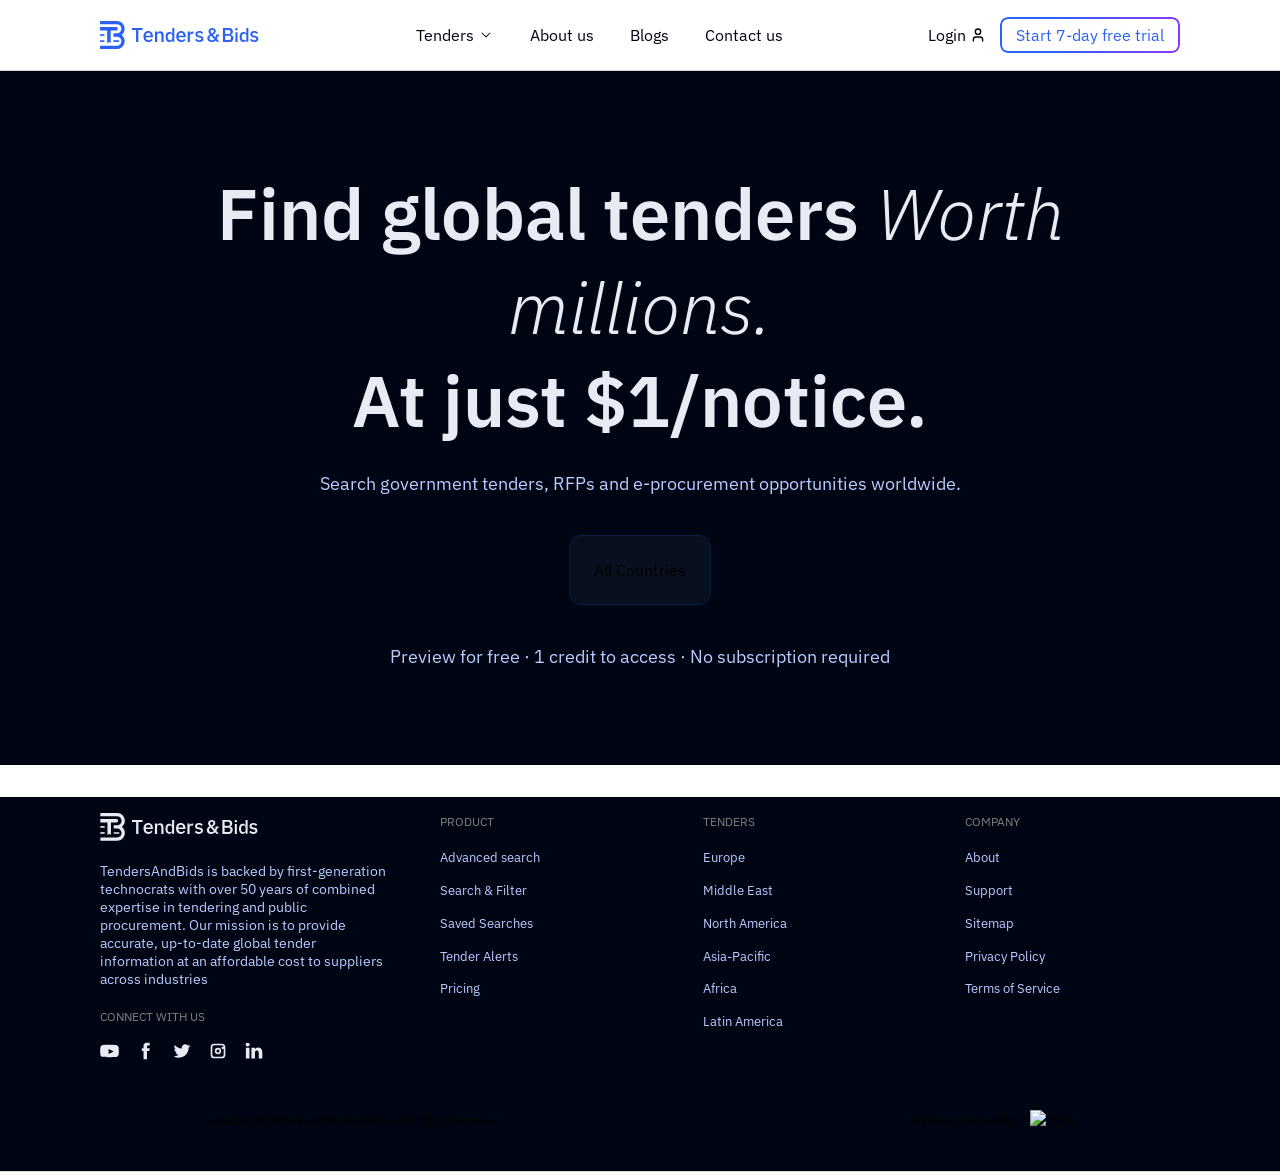
==== index.html @ ff2588ff "firt commit" ====
<!DOCTYPE html>
<html lang="en">
<head>
    <meta charset="UTF-8">
    <meta name="viewport" content="width=device-width, initial-scale=1.0">
    <title>Tenders & Bids — Find opportunities worth pursuing</title>
    <link rel="icon" href="./assets/logos/navbar-logo.png">
    <link rel="preconnect" href="https://fonts.googleapis.com">
    <link rel="preconnect" href="https://fonts.gstatic.com" crossorigin>
    <link rel="stylesheet"
        href="https://fonts.googleapis.com/css2?family=Material+Symbols+Rounded:opsz,wght,FILL,GRAD@24,400,0,0">
    <link rel="stylesheet" href="css/global.css">
    <link rel="stylesheet" href="css/components.css">
    <link rel="stylesheet" href="css/style.css">
    <link rel="stylesheet" href="css/responsive.css">
</head>
<body>
    <div id="site-header"></div>
    <main>
        <section class="hero shell">
            <div class="hero-container">
                <div class="top-header">
                    <h1 class="accent-header">
                    Find global tenders <span class="accent-italic">Worth millions.</span><br>
                    At just $1/notice.
                    </h1>
                    <p class="accent-support">Search government tenders, RFPs and e-procurement opportunities worldwide.</p>
                </div>
                <div class="search-bar" id="searchBar">
                    
                </div>
                <div class="bottom-line">
                    <p class="accent-support">Preview for free · 1 credit to access · No subscription required</p>
                </div>
            </div>
        </section>
        <section class="how shell"></section>
    </main>
    <div id="site-footer"></div>
    <script src="js/data.js"></script>
    <script src="js/components.js"></script>
    <script src="js/main.js"></script>
</body>
</html>
---- css/global.css ----
@import url('https://fonts.googleapis.com/css2?family=IBM+Plex+Sans:ital,wght@0,100..700;1,100..700&display=swap');

*,
*::before,
*::after {
    box-sizing: border-box;
}

html {
    scroll-behavior: smooth;
}

body {
    margin: 0;
    background: var(--color-bg-light);
    font-family: var(--font);
}

h1, h2, h3, h4, h5, h6, p {
    margin: 0;
}

ul, ol {
    margin: 0;
    padding: 0;
    list-style: none;
}

button, input, select, textarea {
    font: inherit;
}

button {
    border: 0;
    cursor: pointer;
    background: none;
}

img {
    display: block;
    max-width: 100%;
}

a {
    color: inherit;
    text-decoration: none;
}

:root{
    --color-bg-dark: #080F1E;
    --color-bg-light: #FFFFFF;
    --color-bg-soft: #EDF2FF;
    --color-bg-footer: #000514;

    --color-text-accent: #2B62F5;
    --color-text-primary: #E8EAF4;
    --color-text-dark: #000514;
    --color-text-hero-support: #BBCCFF;
    --color-text-hero-search: #F1F3F9;
    --color-text-subheading: #353638;
    --color-text-muted: #808080;
    --color-text-card-title: #1A1A1A;
    --color-text-white: #FFFFFF;
    --color-text-card-label: #666666;

    --color-border-primary: #091E41;
    --color-border-secondary: #C9C9C9;
    --color-border-accent: #D7D7D7;

    --gradient-primary: linear-gradient(
        90deg,
        #2B62F5 30%,
        #8A38F5 100%
    );
    --gradient-secondary: linear-gradient(
        -48deg,
        #2B62F5 0%,
        #8A38F5 100%
    );
    --gradient-tertiary: linear-gradient(
        -121deg,
        #081F5B 0%,
        #A05AFC 50%,
        #081F5B 95%
    );

    --gradient-primary-hover: linear-gradient(
        90deg,
        #8A38F5 30%,
        #2B62F5 100%
    );
    --gradient-secondary-hover: linear-gradient(
        90deg,
        #8A38F5 30%,
        #2B62F5 100%
    );

    --font: "IBM Plex Sans", sans-serif;
}

:root {
    --space-2: 2px;
    --space-4: 4px;
    --space-6: 6px;
    --space-8: 8px;
    --space-10: 10px;
    --space-12: 12px;
    --space-14: 14px;
    --space-16: 16px;
    --space-18: 18px;
    --space-20: 20px;
    --space-22: 22px;
    --space-24: 24px;
    --space-26: 26px;
    --space-28: 28px;
    --space-30: 30px;
    --space-32: 32px;
    --space-34: 34px;
    --space-36: 36px;
    --space-38: 38px;
    --space-40: 40px;
    --space-80: 80px;

    --space-100: 100px;
    --space-104: 104px;
}  

.primary-btn {
    position: relative;
    background: var(--color-bg-light);
    border: none;
    border-radius: 4px;
    padding: var(--space-8) var(--space-16);
    cursor: pointer;
    z-index: 0;
}

.primary-btn::before {
    content: "";
    position: absolute;
    inset: 0;
    padding: 2px;
    border-radius: inherit;
    background: var(--gradient-primary);
    -webkit-mask:
        linear-gradient(#fff 0 0) content-box,
        linear-gradient(#fff 0 0);
    mask:
        linear-gradient(#fff 0 0) content-box,
        linear-gradient(#fff 0 0);
    -webkit-mask-composite: xor;
    mask-composite: exclude;
    z-index: -1;
    transition: background 0.5s ease;
}

.primary-btn:hover::before {
    background: var(--gradient-primary-hover);
}

.secondary-btn {
    background: var(--gradient-secondary);
    border-radius: 4px;
    padding: var(--space-8) var(--space-12);
    color: var(--color-text-white);
    border: none;
    cursor: pointer;
    transition: background 0.5s ease;
}

.secondary-btn:hover{
    background: var(--gradient-secondary-hover);
}

.accent-btn {
    padding: var(--space-16) var(--space-24);
    border-radius: 4px;
    cursor: pointer;
    background: var(--gradient-primary);
    border: none;
    transition: background 0.5s ease;
}

.accent-btn:hover{
    background: var(--gradient-primary-hover);
}

.accent-header{
    font-family: var(--font);
    font-size: 72px;
    color: var(--color-text-primary);
    line-height: 130%;
    font-weight: 600;
    font-style: normal;
}

.accent-italic{
    font-family: var(--font);
    font-size: 72px;
    font-weight: 300;
    font-style: italic;
    color: var(--color-text-primary);
    line-height: 130%;
}

.accent-support{
    font-family: var(--font);
    font-weight: 400;
    font-style: normal;
    font-size: 18px;
    line-height: 130%;
    color: var(--color-text-hero-support);
}

.shellNavbar{
    padding: var(--space-16) var(--space-100);
    border-bottom: 1px solid var(--color-border-accent);
}

.shellFooter{
    padding: var(--space-16) var(--space-100);
    border-bottom: 1px solid var(--color-border-accent);
    background-color: var(--color-bg-footer);
}

.shell{
    padding: var(--space-16) var(--space-100);
}
---- css/components.css ----
.material-symbols-rounded {
    font-family: "Material Symbols Rounded";
    font-weight: normal;
    font-style: normal;
    font-size: 18px;
    line-height: 1;
    letter-spacing: normal;
    text-transform: none;
    display: inline-flex;
    align-items: center;
    justify-content: center;
    white-space: nowrap;
    direction: ltr;
    -webkit-font-smoothing: antialiased;
    font-variation-settings: "FILL" 0, "wght" 400, "GRAD" 0, "opsz" 24;
}

.icon-brand {
    color: var(--primary);
    font-size: 20px;
}

.icon-check {
    color: var(--success);
    font-size: 16px;
}

.site-header {
    position: relative;
    background: #ffffff;
}

.navbar {
    width: 100%;
    margin: 0 auto;
    display: flex;
    align-items: center;
    justify-content: space-between;
    gap: 24px;
}

.brand {
    display: inline-flex;
    align-items: center;
    min-width: 170px;
}

.brand img {
    width: 159px;
    height: 29px;
    display: block;
}

.navbar__right {
    display: flex;
    align-items: center;
    justify-content: center;
    gap: 28px;
}

.nav-list {
    display: flex;
    align-items: center;
    gap: var(--space-8);
}

.nav-link {
    display: inline-flex;
    align-items: center;
    gap: var(--space-4);
    padding: var(--space-6) var(--space-14);
    font-size: 16px;
    line-height: 26px;
    font-weight: 400;
    color: var(--color-text-dark);
    transition: color 0.2s ease;
    font-family: var(--font);
}

.nav-link:hover {
    color: var(--color-text-accent);
}

.nav-link__chevron {
    display: flex;
    align-items: center;
    color: #1E1E1E;
    font-size: 16px;
    line-height: 1;
}

.nav-actions {
    display: flex;
    align-items: center;
}

.nav-login,
.nav-trial {
    display: inline-flex;
    align-items: center;
    justify-content: center;
    border-radius: 8px;
    font-size: 16px;
    font-weight: 400;
    transition: all 0.2s ease;
    font-family: var(--font);
}

.nav-login {
    color: var(--color-text-dark);
    display: flex;
    gap: var(--space-4);
    font-size: 16px;
    font-weight: 400;
    padding: var(--space-6) var(--space-14) var(--space-6) 0;
    font-family: var(--font);
}

.nav-trial {
    color: var(--color-text-accent);
}


.nav-toggle {
    display: none;
    width: 36px;
    height: 36px;
    flex-direction: column;
    justify-content: center;
    gap: 5px;
}

.nav-toggle span {
    display: block;
    height: 1.5px;
    width: 18px;
    margin: 0 auto;
    background: var(--text);
}

.status-badge {
    display: flex;
    align-items: center;
    gap: var(--space-6);
    padding: var(--space-8) var(--space-12);
    background: var(--panel);
    border: 1px solid var(--border);
    border-radius: var(--radius-xs);
    font-family: var(--font-mono);
    font-size: 12px;
    letter-spacing: -0.8px;
    color: var(--text-body);
    width: max-content;
    justify-content: center;
    flex-shrink: 0;
    padding-top: 9px;
}

.status-badge__dot {
    width: 6px;
    height: 6px;
    border-radius: 50%;
    background: var(--success-dot);
    flex-shrink: 0;
    transform: translateY(-0.5px);
}

.search-bar {
    display: flex;
    align-items: stretch;
    /* width: 667px; */
    max-width: 100%;
    min-height: 58px;
    background: var(--surface);
    border: 1px solid var(--border-strong);
    border-radius: var(--radius-sm);
    overflow: hidden;
}

.search-bar__icon {
    width: 52px;
    display: flex;
    align-items: center;
    justify-content: center;
    color: var(--text-muted);
    flex-shrink: 0;
    align-self: stretch;
    cursor: pointer;
}

.search-bar__input {
    flex: 1;
    min-width: 0;
    border: 0;
    background: transparent;
    color: var(--text-muted);
    font-size: 14px;
    line-height: 20px;      /* CHANGED: fixed, predictable value */
    padding: 0;              /* CHANGED: padding hata di, JS ab exact height set karega */
    box-sizing: border-box;  /* NEW: zaroori hai */
    outline: none;
    resize: none;
    overflow: hidden;
    font-family: var(--font-ui);
    align-self: center;      /* isi se ab real vertical centering milegi */
}

.search-bar__input.is-scrollable {
    overflow-y: auto;
}

.search-bar__input::-webkit-scrollbar {
    display: none;
}

.search-bar__clear {
    display: inline-flex;
    align-items: center;
    justify-content: center;
    width: 40px;
    flex-shrink: 0;
    color: var(--text-muted);
    background: transparent;
    cursor: pointer;
    align-self: stretch;
}

.search-bar__clear .material-symbols-rounded {
    font-size: 18px;
    line-height: 1;
}

.btn-search {
    padding: 0 20px;
    border-radius: 0;
    font-family: var(--font-ui);
    font-size: 13.5px;
    line-height: 21.6px;
    font-weight: 500;
    min-width: 162px;
    align-self: stretch;
    display: inline-flex;
}

.site-footer {
    background: var(--page);
    border-top: 1px solid var(--border);
    padding: var(--section-pad-y) 0 0;
}

.footer-top {
    display: grid;
    grid-template-columns: 292px 1fr 1fr 1fr;
    gap: var(--space-24);
    padding-bottom: var(--space-24);
}

.footer-brand__text {
    margin: var(--space-16) 0 var(--space-20);
    font-size: 14px;
    line-height: 18px;
    font-weight: 400;
    font-family: var(--font);
    color: var(--color-text-hero-support);
}

.footer-col {
    padding-left: var(--space-24);
}

.footer-col__title {
    font-family: var(--font);
    font-size: 12px;
    font-weight: 400;
    line-height: 17.6px;
    text-transform: uppercase;
    color: var(--color-text-muted);
    margin-bottom: var(--space-16);
}

.footer-col a {
    display: inline-block;
    padding: 2px 0 10px;
    font-size: 13px;
    line-height: 20.8px;
    color: var(--color-text-hero-support);
}

.social-row {
    display: flex;
    align-items: center;
    gap: var(--space-16);
    color: var(--text);
}

.social-row a {
    display: inline-flex;
    align-items: center;
    justify-content: center;
}

.social-icon {
    display: inline-flex;
    align-items: center;
    justify-content: center;
    width: 28px;
    height: 28px;
    border-radius: 50%;
    background: #E8EAF4;
    color: #0a0e17;
}

.social-icon svg {
    width: 16px;
    height: 16px;
    display: block;
    fill: currentColor;
}

.social-icon svg rect,
.social-icon svg circle {
    stroke: currentColor;
    fill: none;
}

.social-icon svg circle:last-child {
    fill: currentColor;
    stroke: none;
}

.line {
    width: min(100%, calc(var(--content) + var(--section-pad-x) * 2));
    margin: 0 auto;
    padding-left: var(--section-pad-x);
    padding-right: var(--section-pad-x);
}

.line .actual-line {
    background-color: var(--border);
    height: 1px;
    width: 100%;
    box-sizing: border-box;
    display: flex;
}

.footer-bottom {
    display: flex;
    align-items: center;
    justify-content: space-between;
    gap: var(--space-16);
    padding-top: var(--space-24);
    padding-bottom: var(--space-24);
    /* border-top: 1px solid var(--border); */
    font-family: var(--font-ui);
    font-size: 12px;
    line-height: 19.2px;
    color: var(--text-faint);
}

.footer-secure {
    display: flex;
    align-items: center;
    gap: var(--space-8);
    font-family: var(--font-sans);
}

.footer-secure img {
    width: 50px;
    height: 21px;
    object-fit: contain;
}
---- css/style.css ----
.hero{
    background-color: var(--color-bg-footer);
}

.hero-container{
    display: flex;
    flex-direction: column;
    justify-content: center;
    align-items: center;
    text-align: center;
    padding: var(--space-80);
    gap: var(--space-40);
}

.hero-container .top-header{
    display: flex;
    flex-direction: column;
    gap: var(--space-24);
}

.search-bar{
    display: flex;
    flex-direction: column;
    padding: var(--space-24);
    border: 1px solid var(--color-border-primary);
    border-radius: 12px;
    background-color: var(--color-bg-dark);
    gap: var(--space-16);
}
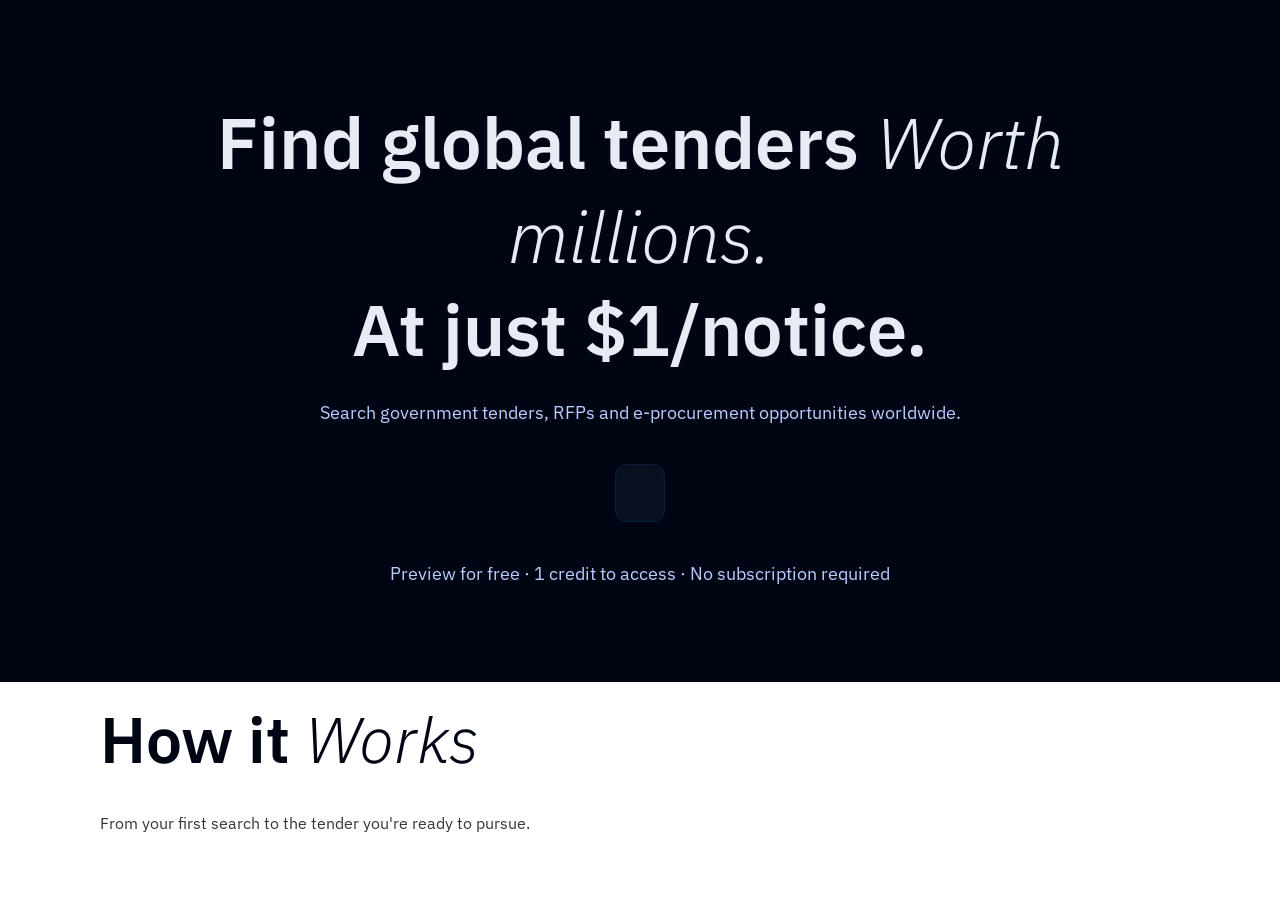
==== commit 451cdd72: "update" ====
--- a/index.html
+++ b/index.html
@@ -34,7 +34,19 @@
                 </div>
             </div>
         </section>
-        <section class="how shell"></section>
+        <section class="how shell">
+            <div class="how-container">
+                <div class="container-up">
+                    <div class="primary-header">
+                        How it <span class="primary-italic">Works</span>
+                    </div>
+                    <div class="primary-support">
+                        From your first search to the tender you're ready to pursue.
+                    </div>
+                </div>
+                <div class="container-cards" id="container-cards"></div>
+            </div>
+        </section>
     </main>
     <div id="site-footer"></div>
     <script src="js/data.js"></script>
--- a/css/global.css
+++ b/css/global.css
@@ -194,6 +194,15 @@
     font-style: normal;
 }
 
+.primary-header{
+    font-family: var(--font);
+    color: var(--color-text-dark);
+    font-weight: 600;
+    font-style: normal;
+    font-size: 64px;
+    line-height: 130%;
+}
+
 .accent-italic{
     font-family: var(--font);
     font-size: 72px;
@@ -203,6 +212,15 @@
     line-height: 130%;
 }
 
+.primary-italic{
+    font-family: var(--font);
+    font-weight: 300;
+    color: var(--color-text-dark);
+    font-size: 64px;
+    font-style: italic;
+    line-height: 130%;
+}
+
 .accent-support{
     font-family: var(--font);
     font-weight: 400;
@@ -210,6 +228,15 @@
     font-size: 18px;
     line-height: 130%;
     color: var(--color-text-hero-support);
+}
+
+.primary-support{
+    font-family: var(--font);
+    font-size: 16px;
+    font-weight: 400;
+    font-style: normal;
+    line-height: 130%;
+    color: var(--color-text-subheading);
 }
 
 .shellNavbar{
@@ -225,4 +252,5 @@
 
 .shell{
     padding: var(--space-16) var(--space-100);
-}+}
+
--- a/css/style.css
+++ b/css/style.css
@@ -26,4 +26,16 @@
     border-radius: 12px;
     background-color: var(--color-bg-dark);
     gap: var(--space-16);
+}
+
+.how-container{
+    display: flex;
+    flex-direction: column;
+    gap: var(--space-40);
+}
+
+.container-up{
+    display: flex;
+    flex-direction: column;
+    gap: var(--space-32);
 }
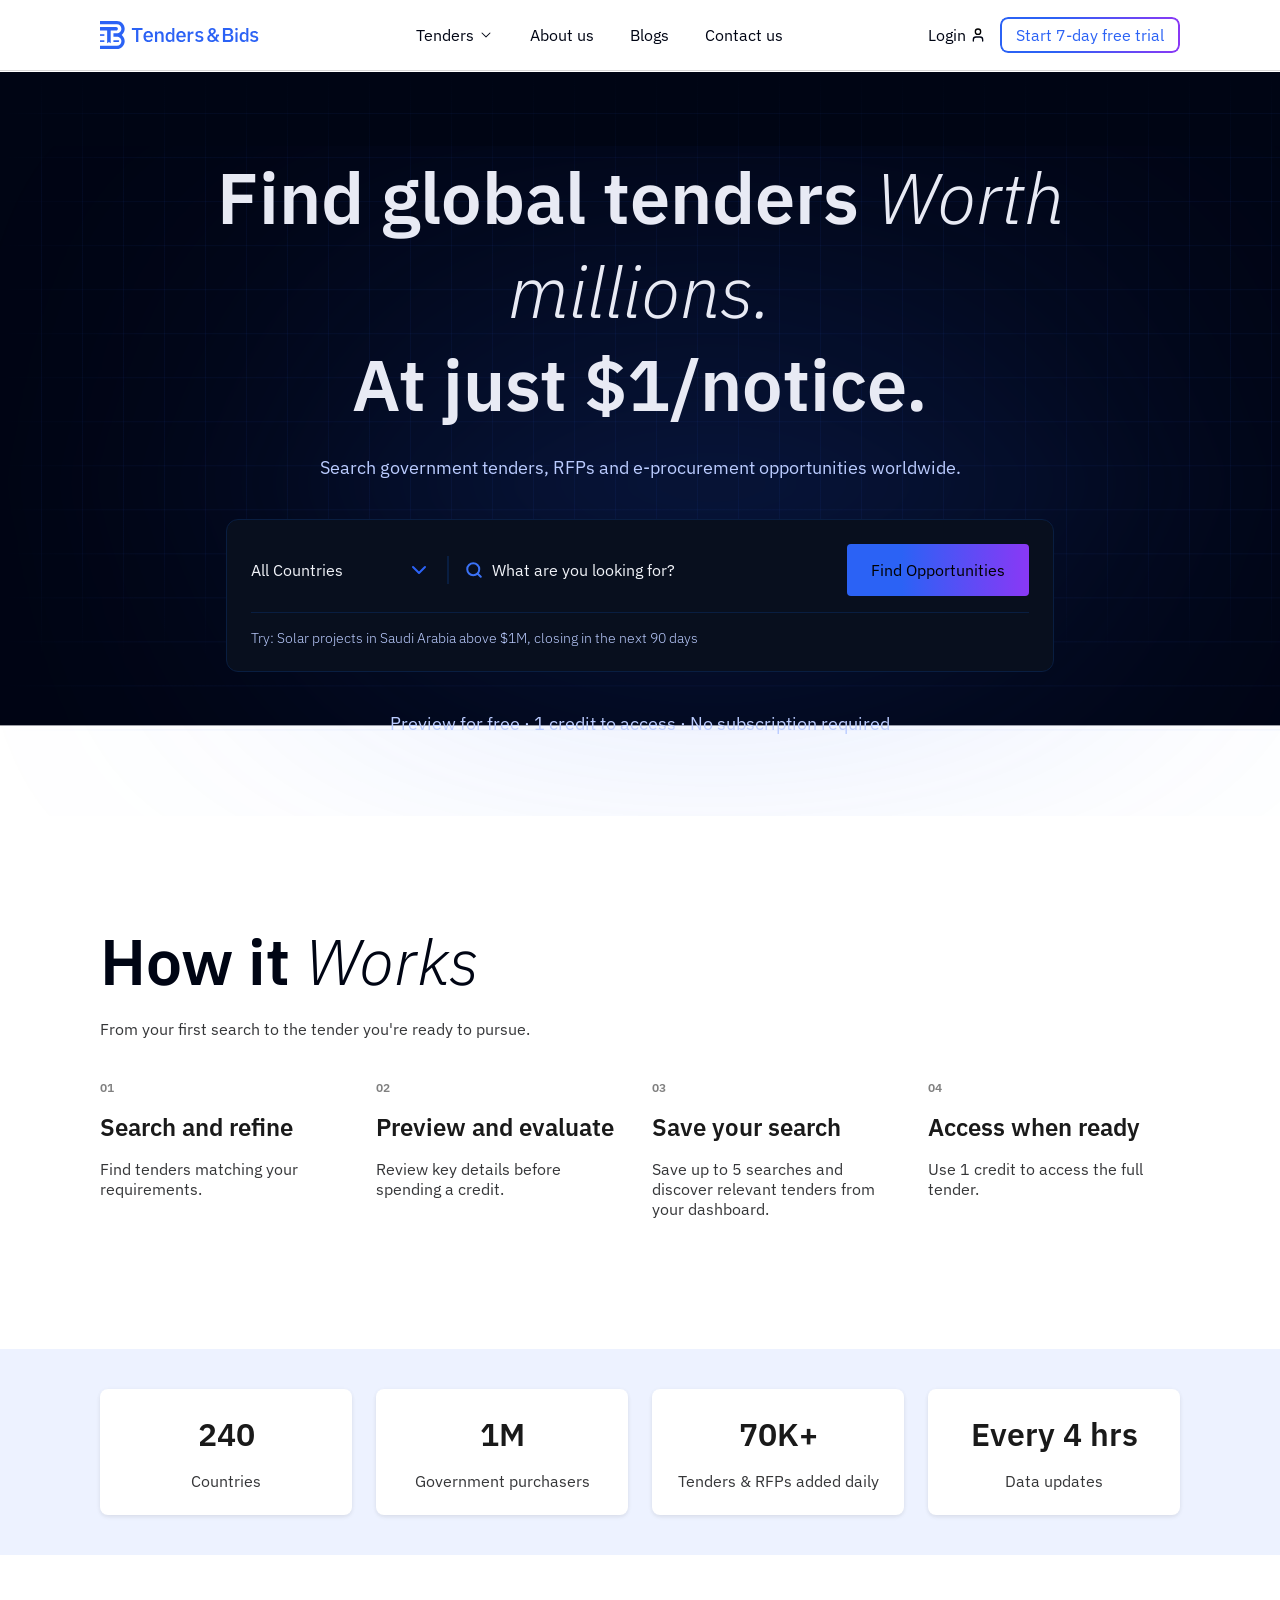
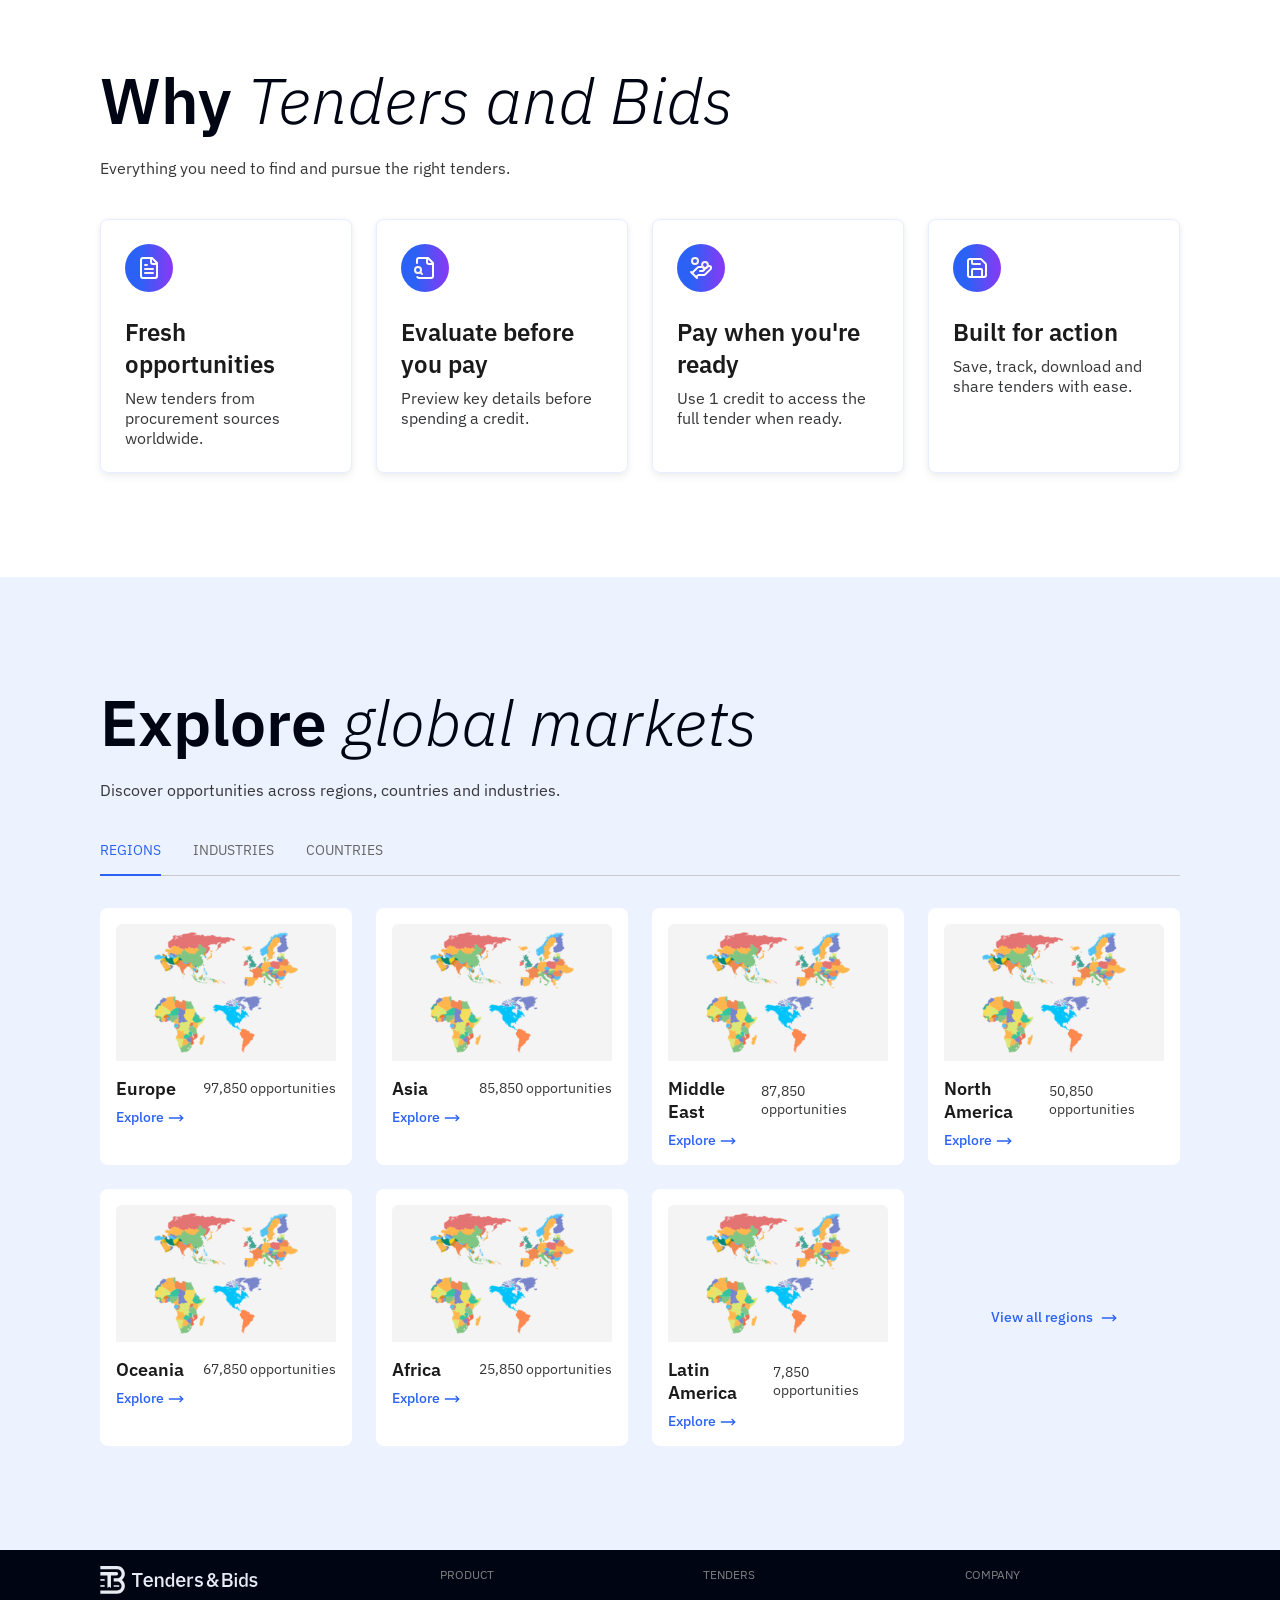
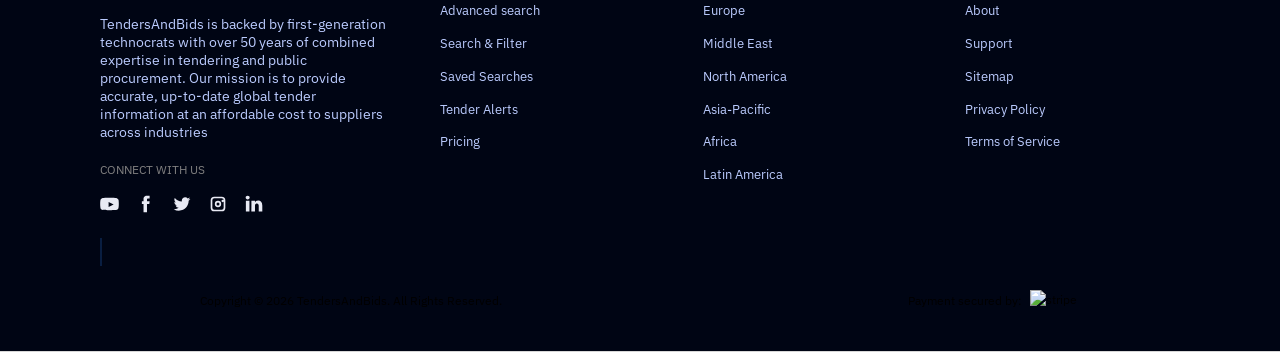
==== commit 0c483ba5: "changes" ====
--- a/index.html
+++ b/index.html
@@ -19,6 +19,8 @@
     <main>
         <section class="hero shell">
             <div class="hero-container">
+                <div class="hero__glow" aria-hidden="true"></div>
+                <!-- <div class="hero__grid" aria-hidden="true"></div> -->
                 <div class="top-header">
                     <h1 class="accent-header">
                     Find global tenders <span class="accent-italic">Worth millions.</span><br>
@@ -47,6 +49,47 @@
                 <div class="container-cards" id="container-cards"></div>
             </div>
         </section>
+
+        <section class="stats shellSecond" id="stats"></section>
+
+        <section class="why-tenders shell">
+            <div class="why-tenders-container">
+                <div class="container-up">
+                    <div class="primary-header">
+                        Why 
+                        <span class="primary-italic">Tenders and Bids</span>
+                    </div>
+                    <div class="primary-support">
+                        Everything you need to find and pursue the right tenders.
+                    </div>
+                </div>
+                <div class="why-cards" id="whyCards"></div>
+            </div>
+        </section>
+
+        <section class="market shellSecond">
+            <div class="market-container">
+                <div class="container-up">
+                    <div class="primary-header">
+                        Explore
+                        <span class="primary-italic">global markets</span>
+                    </div>
+                    <div class="primary-support">
+                        Discover opportunities across regions, countries and industries.
+                    </div>
+                </div>
+                <div class="market-card">
+                    <div class="market-card-inner">
+                        <div class="market-tab">
+                            <span class="active"> Regions </span>
+                            <span> Industries </span>
+                            <span> Countries </span>
+                        </div>
+                        <div class="market-grid" id="marketCard"></div>
+                    </div>
+                </div>
+            </div>
+        </section>
     </main>
     <div id="site-footer"></div>
     <script src="js/data.js"></script>
--- a/css/global.css
+++ b/css/global.css
@@ -66,6 +66,8 @@
     --color-border-primary: #091E41;
     --color-border-secondary: #C9C9C9;
     --color-border-accent: #D7D7D7;
+
+    --img-bg: #F4F4F4;
 
     --gradient-primary: linear-gradient(
         90deg,
@@ -123,6 +125,7 @@
 
     --space-100: 100px;
     --space-104: 104px;
+    --section-gap: 104px
 }  
 
 .primary-btn {
@@ -251,6 +254,45 @@
 }
 
 .shell{
-    padding: var(--space-16) var(--space-100);
-}
-
+    padding: 0 var(--space-100);
+}
+
+.shellSecond{
+    padding: 0 var(--space-100);
+    background-color: var(--color-bg-soft);
+}
+
+.num{
+    font-family: var(--font);
+    color: var(--color-text-muted);
+    font-size: 12px;
+    font-weight: 600;
+}
+
+.cardHeader{
+    font-family: var(--font);
+    font-size: 24px;
+    font-weight: 600;
+    color: var(--color-text-card-title);
+}
+
+.cardSubHeader{
+    font-family: var(--font);
+    font-size: 16px;
+    font-weight: 400;
+    color: var(--color-text-subheading);
+}
+
+.statNum{
+    color: var(--color-text-card-title);
+    font-size: 32px;
+    font-weight: 600;
+    font-family: var(--font);
+}
+
+.statTitle{
+    color: var(--color-text-subheading);
+    font-size: 16px;
+    font-weight: 400;
+    font-family: var(--font);
+}
--- a/css/components.css
+++ b/css/components.css
@@ -368,4 +368,338 @@
     width: 50px;
     height: 21px;
     object-fit: contain;
+}
+
+
+.upSearch{
+    display: flex;
+    gap: var(--space-16);
+    justify-content: flex-start;
+    align-items: center;
+    position: relative;
+    overflow: visible;
+    width: 100%;
+}
+
+.country-dropdown {
+    position: relative;
+    width: 180px;
+    flex-shrink: 0;
+    z-index: 100;
+}
+
+.country-dropdown__trigger {
+    width: 100%;
+    display: flex;
+    align-items: center;
+    justify-content: space-between;
+    background: transparent;
+    border: none;
+    border-radius: 6px;
+    color: var(--primary-text);
+    font-family: var(--font);
+    font-size: 14px;
+    font-weight: 500;
+    cursor: pointer;
+    padding: 0;
+}
+
+.country-dropdown__value{
+    color: var(--color-text-hero-search);
+    font-size: 16px;
+    font-family: var(--font);
+    font-weight: 400;
+}
+
+.country-dropdown__trigger svg {
+    transition: transform 0.2s ease;
+}
+
+.country-dropdown.is-open
+.country-dropdown__trigger svg {
+    transform: rotate(180deg);
+}
+
+.country-dropdown__menu {
+    position: absolute;
+    top: calc(100% + 8px);
+    left: 0;
+    width: 100%;
+    padding: 6px;
+    background: #ffffff;
+    border: 1px solid #E2E6EF;
+    border-radius: 8px;
+    box-shadow:
+        0 8px 24px rgba(9, 30, 66, 0.12);
+    z-index: 9999;
+    opacity: 0;
+    visibility: hidden;
+    transform: translateY(-6px);
+    transition:
+        opacity 0.2s ease,
+        transform 0.2s ease,
+        visibility 0.2s ease;
+}
+
+.country-dropdown.is-open .country-dropdown__menu {
+    opacity: 1;
+    visibility: visible;
+    transform: translateY(0);
+    pointer-events: auto;
+}
+
+.country-dropdown__option {
+    width: 100%;
+    display: flex;
+    align-items: center;
+    padding: 10px 12px;
+    background: transparent;
+    border: none;
+    border-radius: 6px;
+    color: var();
+    font-family: inherit;
+    font-size: 14px;
+    font-weight: 500;
+    text-align: left;
+    cursor: pointer;
+    transition:
+        background-color 0.15s ease,
+        color 0.15s ease;
+}
+
+.country-dropdown__option:hover {
+    background: #EDF2FF;
+    color: #2B62F5;
+}
+
+.country-dropdown__option.active {
+    background: #EDF2FF;
+    color: #2B62F5;
+}
+
+.line{
+    height: 28px;
+    width: 2px;
+    background-color: var(--color-border-primary);
+    padding: 0;
+    margin: 0;
+}
+
+.searchArea{
+    display: flex;
+    align-items: center;
+    justify-content: flex-start;
+    gap: var(--space-8);
+    min-width: 0;
+    flex: 1;
+}
+
+.searchArea input{
+    width: 100%;
+    min-width: 0;
+    background-color: transparent;
+    border: none;
+    outline: none;
+        color: var(--color-text-hero-search);
+}
+
+.searchArea input::placeholder{
+    color: var(--color-text-hero-search);
+}
+
+
+.button{
+    display: flex;
+    justify-content: flex-end;
+    margin-left: auto;
+}
+
+.divider{
+    height: 1px;
+    background-color: var(--color-border-primary);
+}
+
+.bottomSearch{
+    justify-content: flex-start;
+    color: var(--color-text-hero-support);
+    font-family: var(--font);
+    font-size: 14px;
+    font-weight: 300;
+    display: flex;
+}
+
+.card{
+    display: flex;
+    flex-direction: column;
+    gap: var(--space-16);
+    padding-bottom: var(--space-24);
+    border-bottom: 2px solid transparent;
+    animation: stepHighlight 12s ease-in-out infinite;
+}
+
+@keyframes stepHighlight{
+    0% {
+        border-bottom-color: var(--color-bg-soft);
+    }
+
+    20% {
+        border-bottom-color: var(--color-text-accent);
+    }
+
+    25% {
+        border-bottom-color: var(--color-text-accent);
+    }
+
+    45% {
+        border-bottom-color: var(--color-bg-soft);
+    }
+
+    100% {
+        border-bottom-color: var(--color-bg-soft);
+    }
+}
+
+/* Card 1 */
+.card:nth-child(1) {
+    animation-delay: 0s;
+}
+
+/* Card 2 */
+.card:nth-child(2) {
+    animation-delay: 3s;
+}
+
+/* Card 3 */
+.card:nth-child(3) {
+    animation-delay: 6s;
+}
+
+/* Card 4 */
+.card:nth-child(4) {
+    animation-delay: 9s;
+}
+
+.stat-card{
+    padding: var(--space-24);
+    text-align: center;
+    gap: var(--space-16);
+    display: flex;
+    flex-direction: column;
+    border-radius: var(--space-8);
+    background-color: var(--color-bg-light);
+    box-shadow: 0 2px 4px 0 rgba(0, 0, 0, 0.08),
+        0 0 6px 0 rgba(0, 0, 0, 0.02);
+}
+
+.why-inner-card{
+    padding: var(--space-24);
+    gap: var(--space-24);
+    display: flex;
+    flex-direction: column;
+    border-radius: var(--space-8);
+    border: 1px solid #E7EEFF;
+    box-shadow: 0 4px 8px 0 rgba(0, 0, 0, 0.06), 0 0 4px 0 rgba(0, 0, 0, 0.04);
+}
+
+.why-inner-card .text{
+    display: flex;
+    flex-direction: column;
+    gap: var(--space-8);
+}
+
+.card-icon{
+    width: 48px;
+    height: 48px;
+    background: var(--gradient-primary);
+    border-radius: 50%;
+    text-align: center;
+    justify-content: center;
+    align-items: center;
+    display: flex;
+}
+
+.market-grid-card{
+    display: flex;
+    flex-direction: column;
+    padding: var(--space-16);
+    background-color: var(--color-bg-light);
+    border-radius: 8px;
+    gap: var(--space-16);
+    cursor: pointer;
+}
+
+.market-grid-card .market-img{
+    background-color: var(--img-bg);
+    justify-content: center;
+    display: flex;
+    border-radius: var(--space-6) var(--space-6) 0 0;
+    padding: 5px;
+}
+
+.country-name{
+    display: flex;
+    flex-direction: column;
+    gap: var(--space-8);
+    justify-content: center;
+}
+
+.country-name .info{
+    display: flex;
+    justify-content: space-between;
+    align-items: center;
+}
+
+.info .countryName{
+    color: var(--color-text-card-title);
+    font-size: 18px;
+    font-family: var(--font);
+    font-weight: 600;
+}
+
+.info .opportunities{
+    color: var(--color-text-subheading);
+    font-size: 14px;
+    font-weight: 400;
+    font-family: var(--font);
+}
+
+.country-name .explore{
+    display: flex;
+    align-items: center;
+    gap: var(--space-4);
+    color: var(--color-text-accent);
+    font-family: var(--font);
+    font-size: 14px;
+    font-weight: 500;
+}
+
+
+.market-grid-card--view-all {
+    align-items: center;
+    justify-content: center;
+    background-color: transparent;
+    cursor: default;
+}
+
+.market-grid-card--view-all .explore {
+    display: flex;
+    align-items: center;
+    gap: var(--space-8);
+    color: var(--color-text-accent);
+    cursor: pointer;
+    font-size: 14px;
+    font-family: var(--font);
+    font-weight: 500;
+}
+
+.explore:hover svg{
+    transition: transform 0.25s ease;
+    transform: translateX(6px);
+}
+
+.explore svg{
+    display: flex;
+    justify-content: center;
+    align-items: center;
+    padding-top: 1px;
 }
--- a/css/style.css
+++ b/css/style.css
@@ -1,5 +1,13 @@
-.hero{
-    background-color: var(--color-bg-footer);
+main{
+    gap: var(--section-gap);
+    display: flex;
+    flex-direction: column;
+}
+
+.hero {
+    background: url("../assets/images/Frame 183 (1).svg");
+        --hero-glow-x: 70%;
+    --hero-glow-y: 30%;
 }
 
 .hero-container{
@@ -10,6 +18,49 @@
     text-align: center;
     padding: var(--space-80);
     gap: var(--space-40);
+    position: relative;
+    z-index: 2;
+}
+
+.hero__glow {
+    position: absolute;
+    left: var(--hero-glow-x);
+    top: var(--hero-glow-y);
+    width: 460px;
+    height: 360px;
+    transform: translate(-50%, -50%);
+    background:
+        radial-gradient(circle at 50% 50%, rgba(157, 55, 252, 0.72), rgba(157, 55, 252, 0.18) 38%, rgba(157, 55, 252, 0.08) 52%, transparent 72%);
+    filter: blur(119px);
+    opacity: 0;
+    pointer-events: none;
+    mix-blend-mode: screen;
+    will-change: left, top;
+    transition: left 0.22s cubic-bezier(0.22, 1, 0.36, 1), top 0.22s cubic-bezier(0.22, 1, 0.36, 1), opacity 0.25s ease;
+}
+
+.hero__grid {
+    position: absolute;
+    inset: 0;
+    z-index: 0;
+    background-image:
+        repeating-linear-gradient(
+            to right,                         
+            rgba(43, 98, 245, 0.068) 0 1px,   
+            transparent 1px 39.59px             
+        ),
+        repeating-linear-gradient(
+            to bottom,                       
+            rgba(43, 98, 245, 0.068) 0 1px,   
+            transparent 1px 40.12px             
+        );
+    mask-image: radial-gradient(
+        ellipse 75% 75% at 50% 50%,          
+        #000 20%,                          
+        rgba(0, 0, 0, 0.8) 45%,           
+        transparent 100%                    
+    );
+    pointer-events: none;
 }
 
 .hero-container .top-header{
@@ -24,8 +75,11 @@
     padding: var(--space-24);
     border: 1px solid var(--color-border-primary);
     border-radius: 12px;
-    background-color: var(--color-bg-dark);
+    background-color: var(--color-bg-dark) !important;
     gap: var(--space-16);
+    width: 90%;
+    overflow: visible;
+    z-index: 3;
 }
 
 .how-container{
@@ -37,5 +91,132 @@
 .container-up{
     display: flex;
     flex-direction: column;
+    gap: var(--space-16);
+}
+
+.container-cards, .why-cards{
+    display: grid;
+    grid-template-columns: repeat(4,1fr);
+    gap: var(--space-24);
+}
+
+.stats{
+    padding: var(--space-40) var(--space-100);
+    display: grid;
+    grid-template-columns: repeat(4,1fr);
+    gap: var(--space-24);
+}
+
+.why-tenders-container{
+    display: flex;
+    flex-direction: column;
+    gap: var(--space-40);
+}
+
+.market-container{
+    display: flex;
+    flex-direction: column;
+    gap: var(--space-40);
+    padding-top: var(--space-104);
+    padding-bottom: var(--space-104);
+}
+
+.market-card-inner{
+    display: flex;
+    flex-direction: column;
     gap: var(--space-32);
+}
+
+.market-tab{
+    display: flex;
+    text-transform: uppercase;
+    gap: var(--space-32);
+    font-size: 14px;
+    font-weight: 400;
+    font-family: var(--font);
+    color: var(--color-text-card-label);
+    cursor: pointer;
+    border-bottom: 1px solid var(--color-border-secondary);
+    padding-bottom: var(--space-16);
+    transform: translateX(0);
+}
+
+.market-tab span{
+    position: relative;
+    transition: color 0.2s ease;
+    color: var(--color-text-card-label);
+}
+
+.market-tab span:hover{
+    color: var(--color-text-accent);
+}
+
+.market-tab span::after {
+    content: "";
+    position: absolute;
+    left: 0;
+    bottom: calc(var(--space-16) * -1 - 1px);
+    width: 100%;
+    height: 2px;
+    background-color: var(--color-text-accent);
+    transform: scaleX(0);
+    transform-origin: left;
+    transition: transform 0.3s ease;
+}
+
+.market-tab span:hover::after {
+    transform: scaleX(1);
+}
+
+.market-tab span.active {
+    color: var(--color-text-accent);
+}
+
+.market-tab span.active::after {
+    transform: scaleX(1);
+}
+
+.market-tab.fluctuate {
+    animation: tabFluctuate 0.55s ease-in-out;
+}
+
+@keyframes tabFluctuate {
+
+    0% {
+        transform: translateX(0);
+    }
+
+    15% {
+        transform: translateX(-8px);
+    }
+
+    30% {
+        transform: translateX(8px);
+    }
+
+    45% {
+        transform: translateX(-6px);
+    }
+
+    60% {
+        transform: translateX(6px);
+    }
+
+    75% {
+        transform: translateX(-3px);
+    }
+
+    90% {
+        transform: translateX(2px);
+    }
+
+    100% {
+        transform: translateX(0);
+    }
+}
+
+.market-grid{
+    display: grid;
+    grid-template-columns: repeat(4, 1fr);
+    gap: var(--space-24);
 }
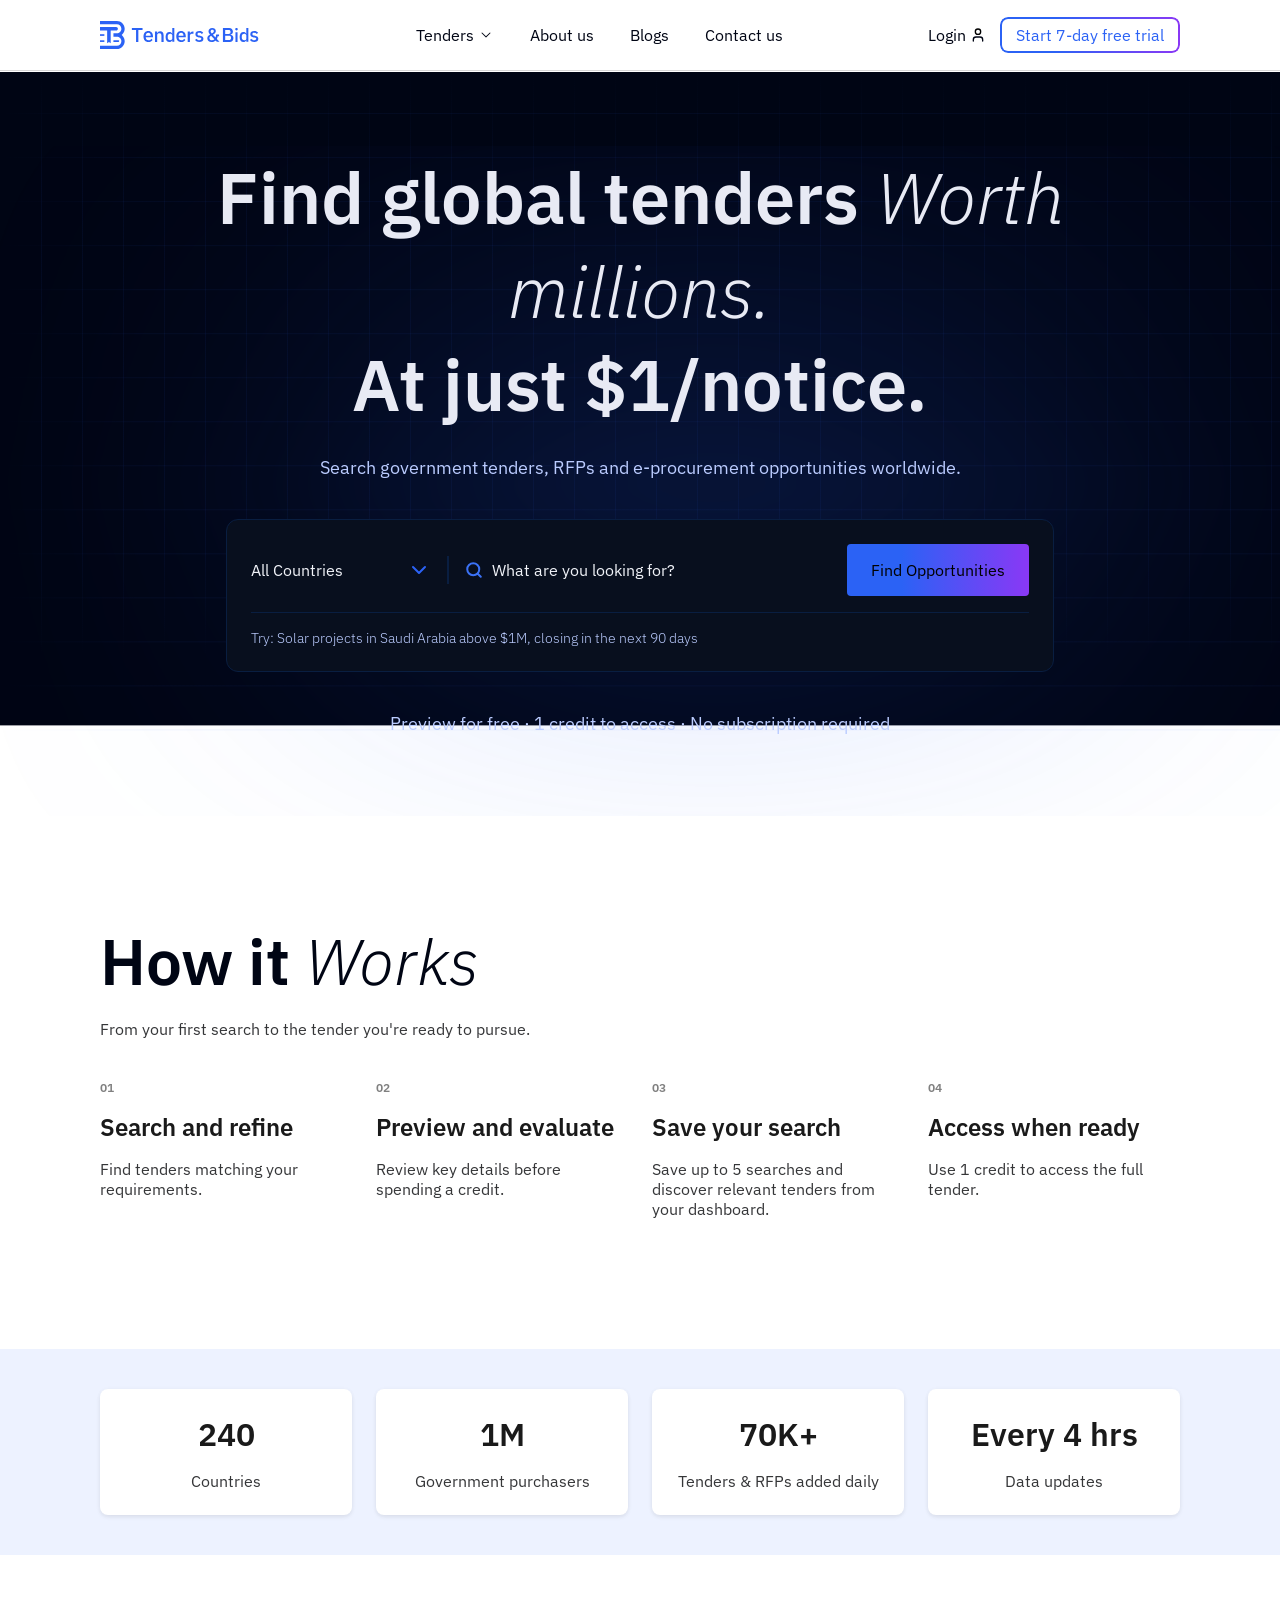
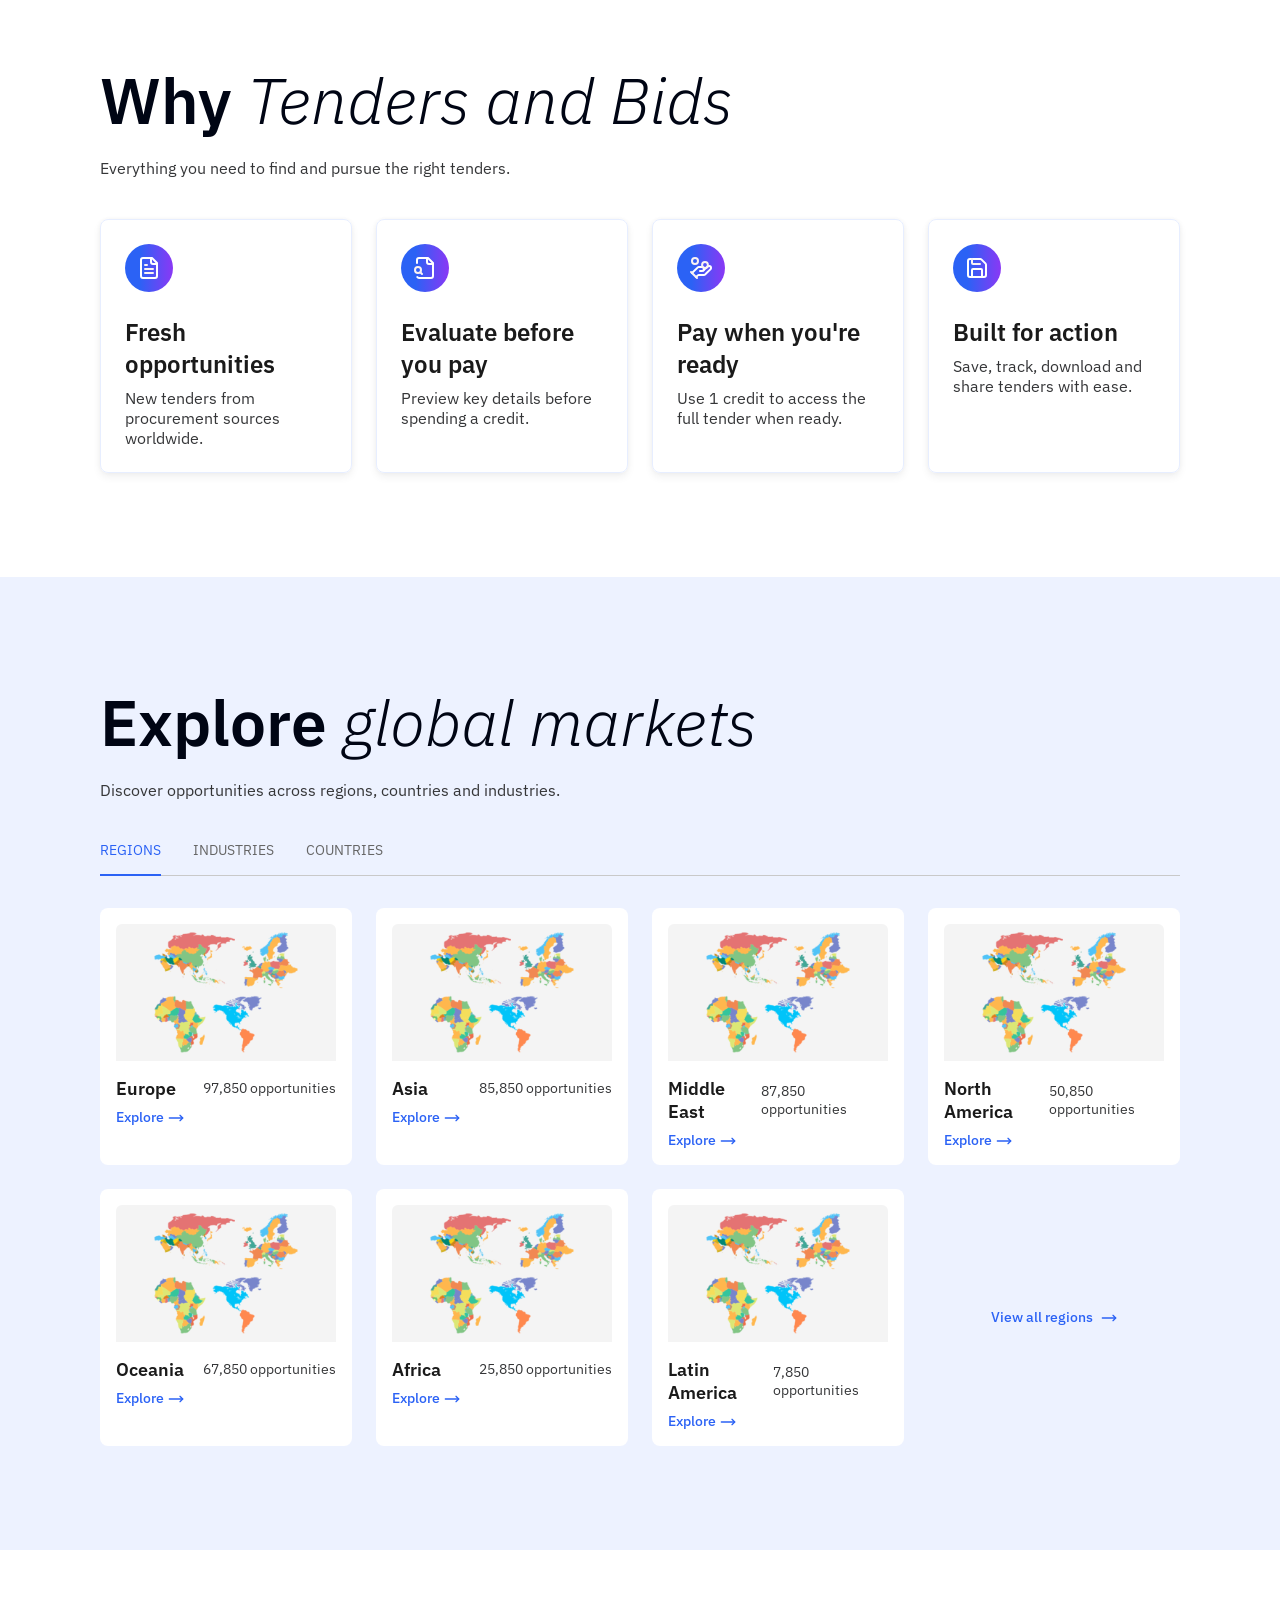
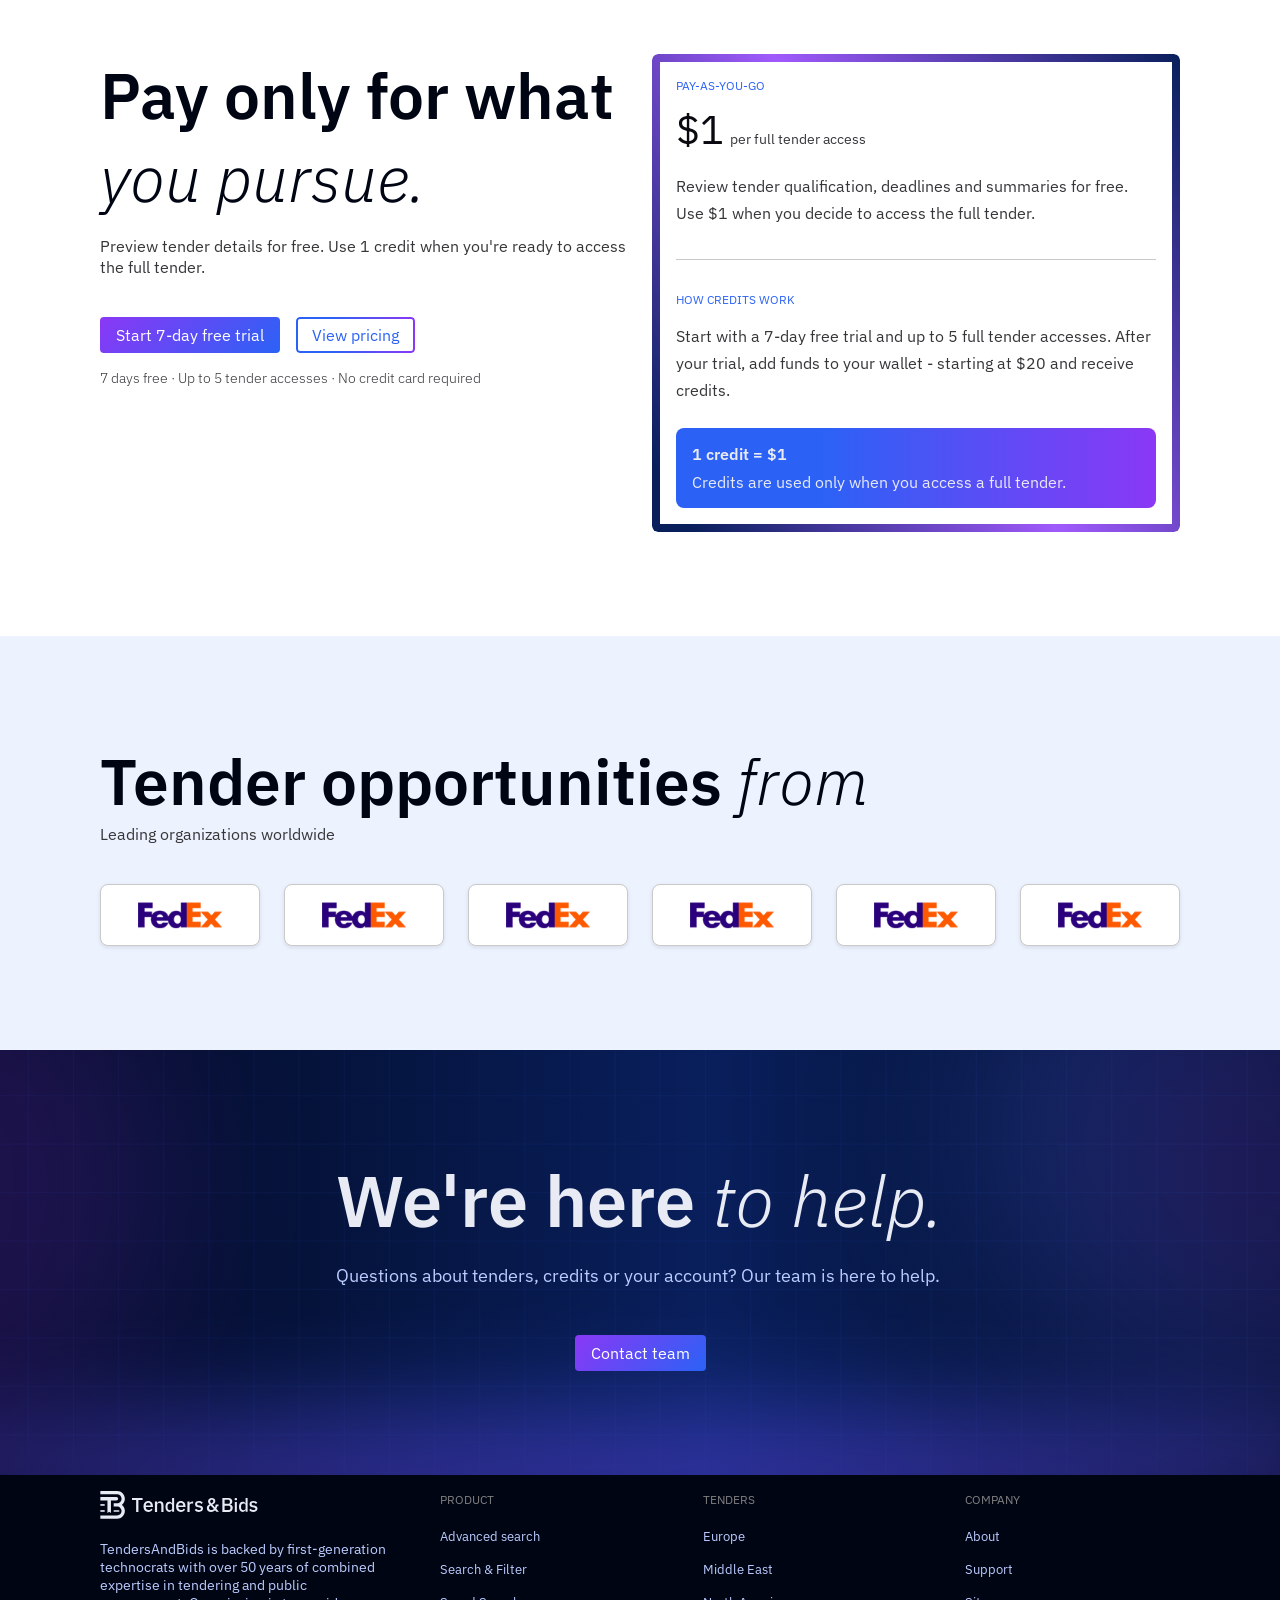
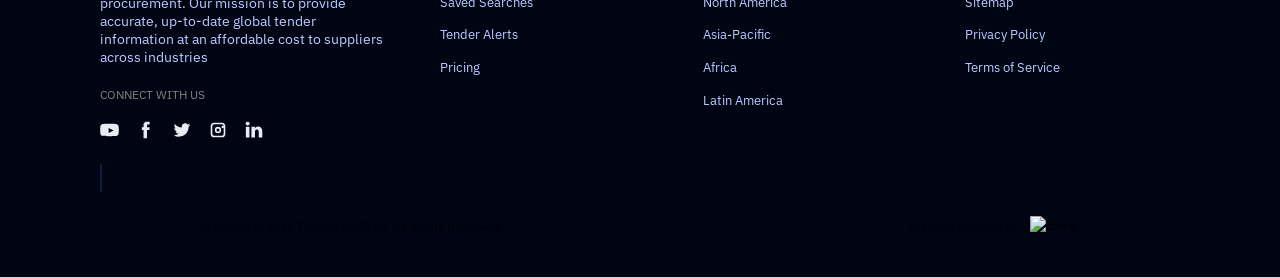
==== commit b634aee1: "homepage" ====
--- a/index.html
+++ b/index.html
@@ -90,6 +90,112 @@
                 </div>
             </div>
         </section>
+        <section class="pricing">
+            <div class="pricing-container shell">
+                <div class="left-pricing-text">
+                    <div class="container-up">
+                        <div class="primary-header">
+                            Pay only for what <br>
+                            <span class="primary-italic">you pursue.</span>
+                        </div>
+                        <div class="primary-support">
+                            Preview tender details for free. Use 1 credit when you're ready to access the full tender.
+                        </div>
+                    </div>
+                    <div class="pricing-btn">
+                        <div class="btn">
+                            <button>
+                                <a href="" class="secondary-btn">Start 7-day free trial</a>
+                            </button>
+                            <button>
+                                <a href="" class="primary-btn">
+                                    View pricing
+                                </a>
+                            </button>
+                        </div>
+                        <div class="btn-text">
+                            7 days free · Up to 5 tender accesses · No credit card required
+                        </div>
+                    </div>
+                </div>
+                <div class="right-pricing-text">
+                    <div class="up-text">
+                        <div class="up">
+                            <div class="smallText">
+                                PAY-AS-YOU-GO
+                            </div>
+                            <div class="dollar">
+                                <span class="dollar-price">
+                                    $1
+                                </span>
+                                <span class="dollar-text">
+                                    per full tender access
+                                </span>
+                            </div>
+                        </div>
+                        <div class="card-small-text">
+                            Review tender qualification, deadlines and summaries for free.
+                            Use $1 when you decide to access the full tender.
+                        </div>
+                    </div>
+                    <div class="divider-second"></div>
+                    <div class="down-text">
+                        <div class="smallText">
+                            HOW CREDITS WORK
+                            <div class="card-small-text">
+                            Start with a 7-day free trial and up to 5 full tender accesses. After your trial, add funds to your
+                            wallet - starting at $20 and receive credits.
+                        </div>
+                        </div>
+                        
+                        <div class="bottom-dollar-text">
+                            <div class="bold">
+                                1 credit = $1
+                            </div>
+                            <div class="bottom-text">
+                                Credits are used only when you access a full tender.
+                            </div>
+                        </div>
+                    </div>
+                </div>
+            </div>
+        </section>
+        <section class="final">
+            <div class="trusted-section shellSecond container-up">
+                <div class="text-logo">
+                    <div class="primary-header">
+                    Tender opportunities 
+                    <span class="primary-italic">
+                        from
+                    </span>
+                    </div>
+                    <div class="primary-support">
+                    Leading organizations worldwide
+                    </div>
+                </div>
+                <div class="trusted-logo" id="trust"></div>
+            </div>
+            <div class="contact shell">
+                <div class="content-text">
+                    <div class="container-up">
+                        <div class="accent-header">
+                            We're here
+                            <span class="accent-italic">
+                                to help.
+                            </span>
+                        </div>
+                        <div class="accent-support">
+                            Questions about tenders, credits or your account? Our team is here to help.
+                        </div>
+                    </div>
+                    <button>
+                        <a href="" class="secondary-btn">
+                            Contact team
+                        </a>
+                    </button>
+                </div>
+            </div>
+        </section>
     </main>
     <div id="site-footer"></div>
     <script src="js/data.js"></script>
--- a/css/global.css
+++ b/css/global.css
@@ -121,6 +121,7 @@
     --space-36: 36px;
     --space-38: 38px;
     --space-40: 40px;
+    --space-48: 48px;
     --space-80: 80px;
 
     --space-100: 100px;
@@ -136,6 +137,8 @@
     padding: var(--space-8) var(--space-16);
     cursor: pointer;
     z-index: 0;
+    display: flex;
+    color: var(--color-text-accent);
 }
 
 .primary-btn::before {
@@ -164,11 +167,12 @@
 .secondary-btn {
     background: var(--gradient-secondary);
     border-radius: 4px;
-    padding: var(--space-8) var(--space-12);
+    padding: var(--space-8) var(--space-16);
     color: var(--color-text-white);
     border: none;
     cursor: pointer;
     transition: background 0.5s ease;
+    display: flex;
 }
 
 .secondary-btn:hover{
@@ -295,4 +299,23 @@
     font-size: 16px;
     font-weight: 400;
     font-family: var(--font);
+}
+
+.smallText{
+    color: var(--color-text-accent);
+    text-transform: uppercase;
+    font-family: var(--font);
+    font-size: 12px;
+    font-weight: 400;
+    display: flex;
+}
+
+.card-small-text{
+    display: flex;
+    color: var(--color-text-subheading);
+    font-family: var(--font);
+    font-size: 16px;
+    font-weight: 400;
+    line-height: 170%;
+    text-transform: none;
 }
--- a/css/components.css
+++ b/css/components.css
@@ -519,6 +519,11 @@
     background-color: var(--color-border-primary);
 }
 
+.divider-second{
+    height: 1px;
+    background-color: var( --color-border-secondary);
+}
+
 .bottomSearch{
     justify-content: flex-start;
     color: var(--color-text-hero-support);
@@ -702,4 +707,15 @@
     justify-content: center;
     align-items: center;
     padding-top: 1px;
+}
+
+.trust-logo-img{
+    grid-column: span 2;
+    display: flex;
+    padding: var(--space-16);
+    justify-content: center;
+    background-color: var(--color-bg-light);
+    box-shadow: 0 2px 4px 0 rgba(0, 0, 0, 0.08), 0 0 6px 0 rgba(0, 0, 0, 0.02);
+    border: 1px solid var( --color-border-secondary);
+    border-radius: 8px;
 }
--- a/css/style.css
+++ b/css/style.css
@@ -6,7 +6,7 @@
 
 .hero {
     background: url("../assets/images/Frame 183 (1).svg");
-        --hero-glow-x: 70%;
+    --hero-glow-x: 70%;
     --hero-glow-y: 30%;
 }
 
@@ -219,4 +219,169 @@
     display: grid;
     grid-template-columns: repeat(4, 1fr);
     gap: var(--space-24);
+}
+
+.pricing-container{
+    display: grid;
+    grid-template-columns: repeat(12, 1fr);
+    gap: var(--space-24);
+}
+
+.pricing-container .left-pricing-text{
+    grid-column: span 6;
+    display: flex;
+    flex-direction: column;
+    gap: var(--space-40);
+    align-items: flex-start;
+    justify-content: flex-start;
+}
+
+.pricing-btn{
+    display: flex;
+    flex-direction: column;
+    gap: var(--space-16);
+}
+
+.btn, button{
+    padding: 0;
+    margin: 0;
+    display: flex;
+    gap: var(--space-16);
+}
+
+.btn-text{
+    color: var(--color-text-subheading);
+    font-size: 14px;
+    font-weight: 300;
+    font-family: var(--font);
+}
+
+.pricing-container .right-pricing-text {
+    grid-column: span 6;
+    position: relative; 
+    padding: var(--space-24);
+    gap: var(--space-32);
+    display: flex;
+    flex-direction: column;
+    border-radius: 8px;
+    isolation: isolate;
+}
+
+.right-pricing-text::before {
+    content: "";
+    position: absolute;
+    inset: 0;
+    padding: 8px;
+    border-radius: 6px;
+    background: var(--gradient-tertiary);
+    -webkit-mask:
+        linear-gradient(#fff 0 0) content-box,
+        linear-gradient(#fff 0 0);
+
+    mask:
+        linear-gradient(#fff 0 0) content-box,
+        linear-gradient(#fff 0 0);
+    -webkit-mask-composite: xor;
+    mask-composite: exclude;
+    z-index: -1;
+}
+
+.up-text{
+    display: flex;
+    flex-direction: column;
+    gap: var(--space-24);
+}
+
+.up{
+    display: flex;
+    flex-direction: column;
+    gap: var(--space-16);
+}
+
+.dollar{
+    display: flex;
+    gap: var(--space-6);
+    justify-content: flex-start;
+    align-items: first baseline;
+}
+
+.dollar-price{
+    font-size: 40px;
+    font-weight: 400;
+    font-family: var(--font);
+    color: #09090F;
+    line-height: 1;
+}
+
+.dollar-text{
+    font-weight: 400;
+    font-family: var(--font);
+    font-size: 14px;
+    color: var( --color-text-subheading);
+}
+
+.down-text{
+    display: flex;
+    flex-direction: column;
+    gap: var(--space-24);
+}
+
+.smallText{
+    display: flex;
+    flex-direction: column;
+    gap: var(--space-16);
+}
+
+.bottom-dollar-text{
+    display: flex;
+    flex-direction: column;
+    padding: var(--space-16);
+    border-radius: 8px;
+    gap: var(--space-8);
+    background: var(--gradient-primary);
+    color: var(--color-text-primary);
+    font-family: var(--font);
+}
+
+.bold{
+    font-weight: 600;
+    font-size: 16px;
+}
+
+.bottom-text{
+    font-size: 16px;
+    font-weight: 400;
+}
+
+.trusted-section{
+    padding-top: var(--space-104);
+    padding-bottom: var(--space-104);
+    display: flex;
+    flex-direction: column;
+    gap: var(--space-40);
+}
+
+.trusted-logo{
+    display: grid;
+    grid-template-columns: repeat(12, 1fr);
+    gap: var(--space-24);
+}
+
+.contact {
+    background: url("../assets/images/Frame\ 194.svg");
+    background-repeat: no-repeat;
+    background-position: center;
+    background-size: cover;
+    display: flex;
+    padding-top: var(--space-104);
+    padding-bottom: var(--space-104);
+}
+
+.content-text{
+    display: flex;
+    flex-direction: column;
+    justify-content: center;
+    align-items: center;
+    width: 100%;
+    gap: var(--space-48);
 }
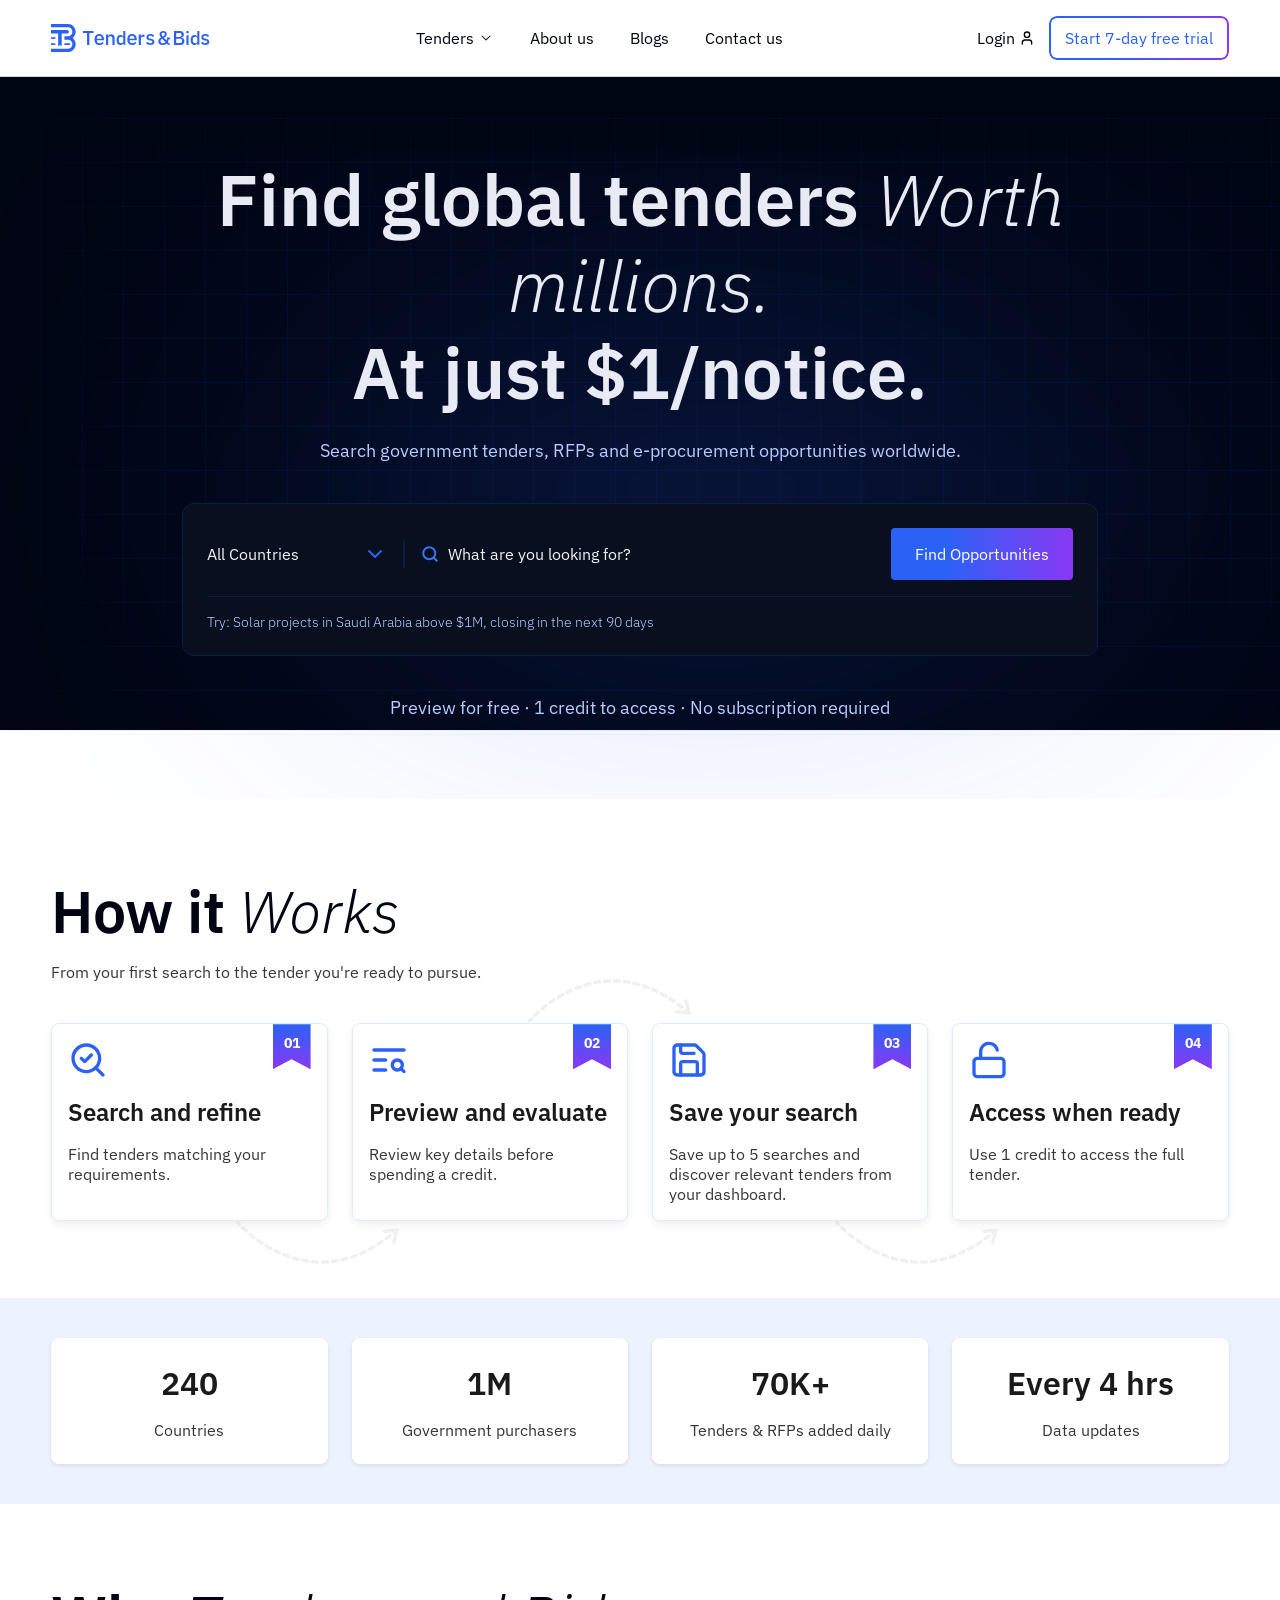
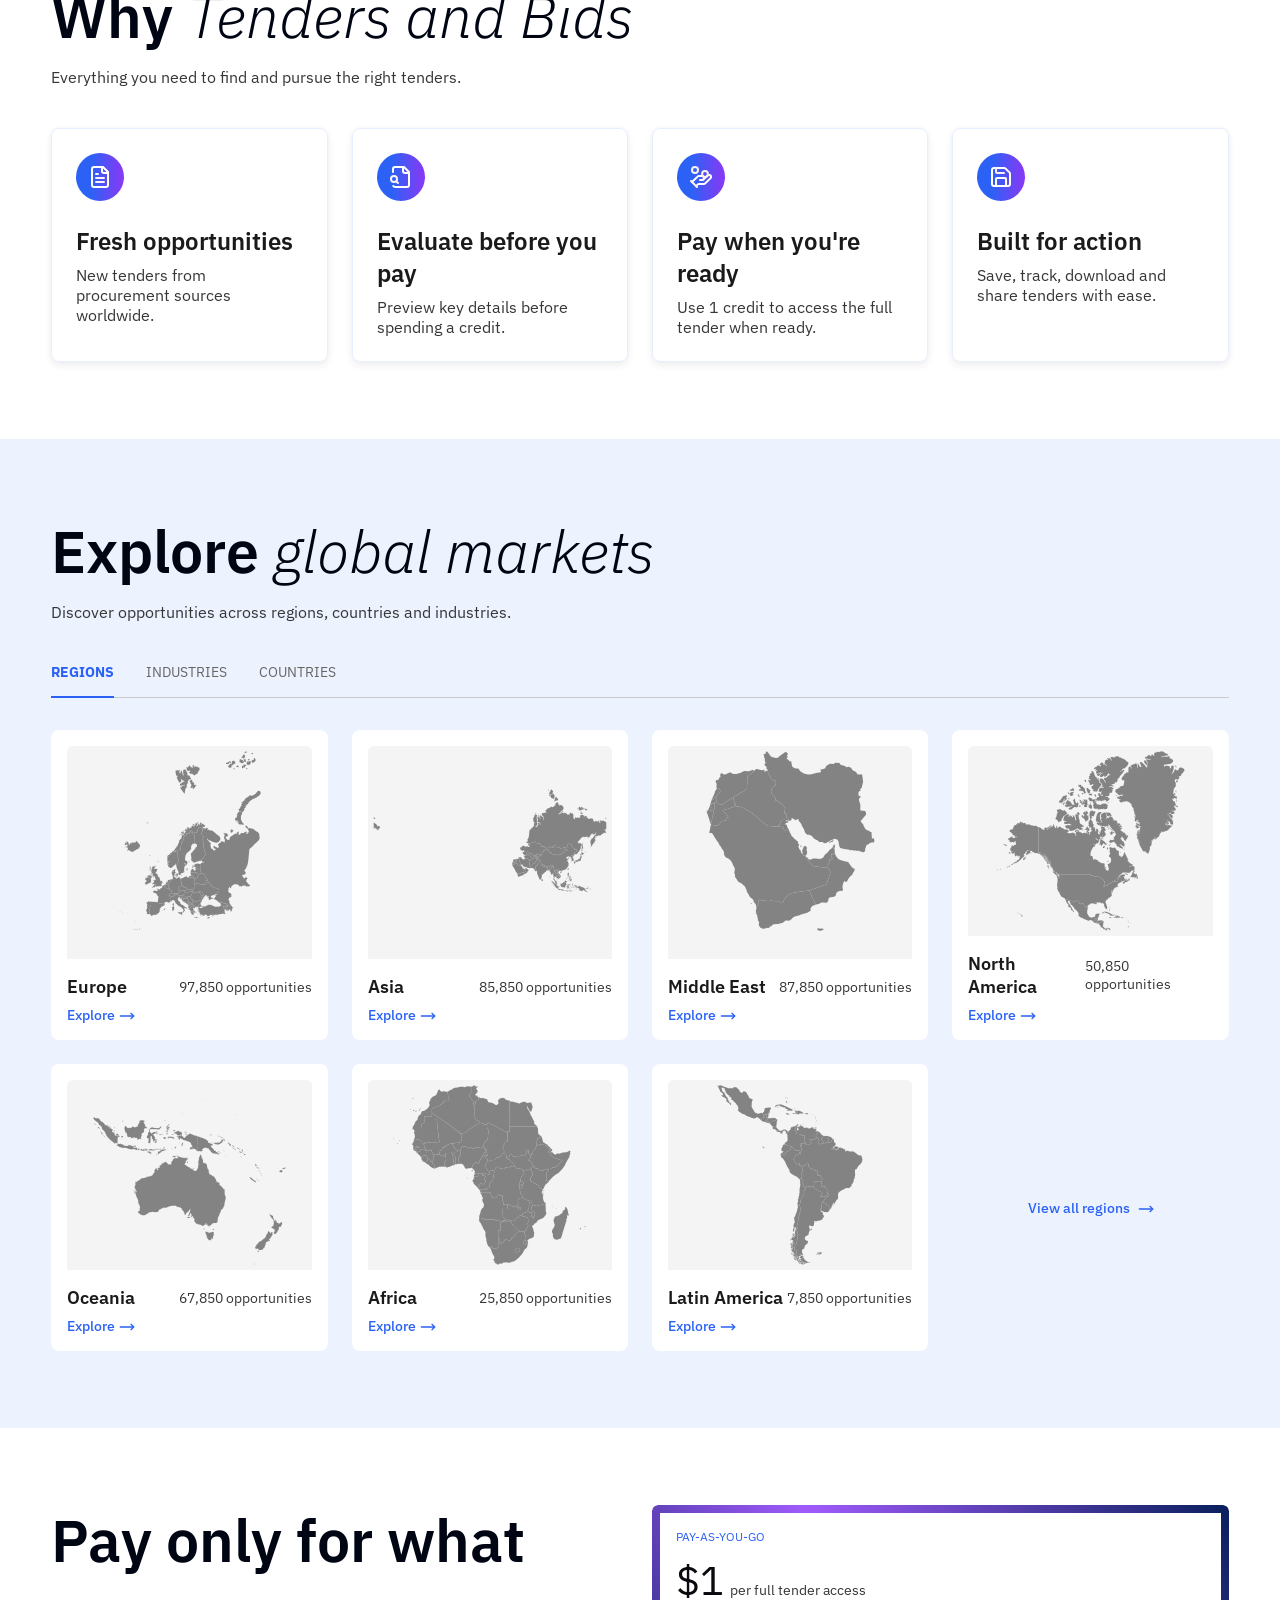
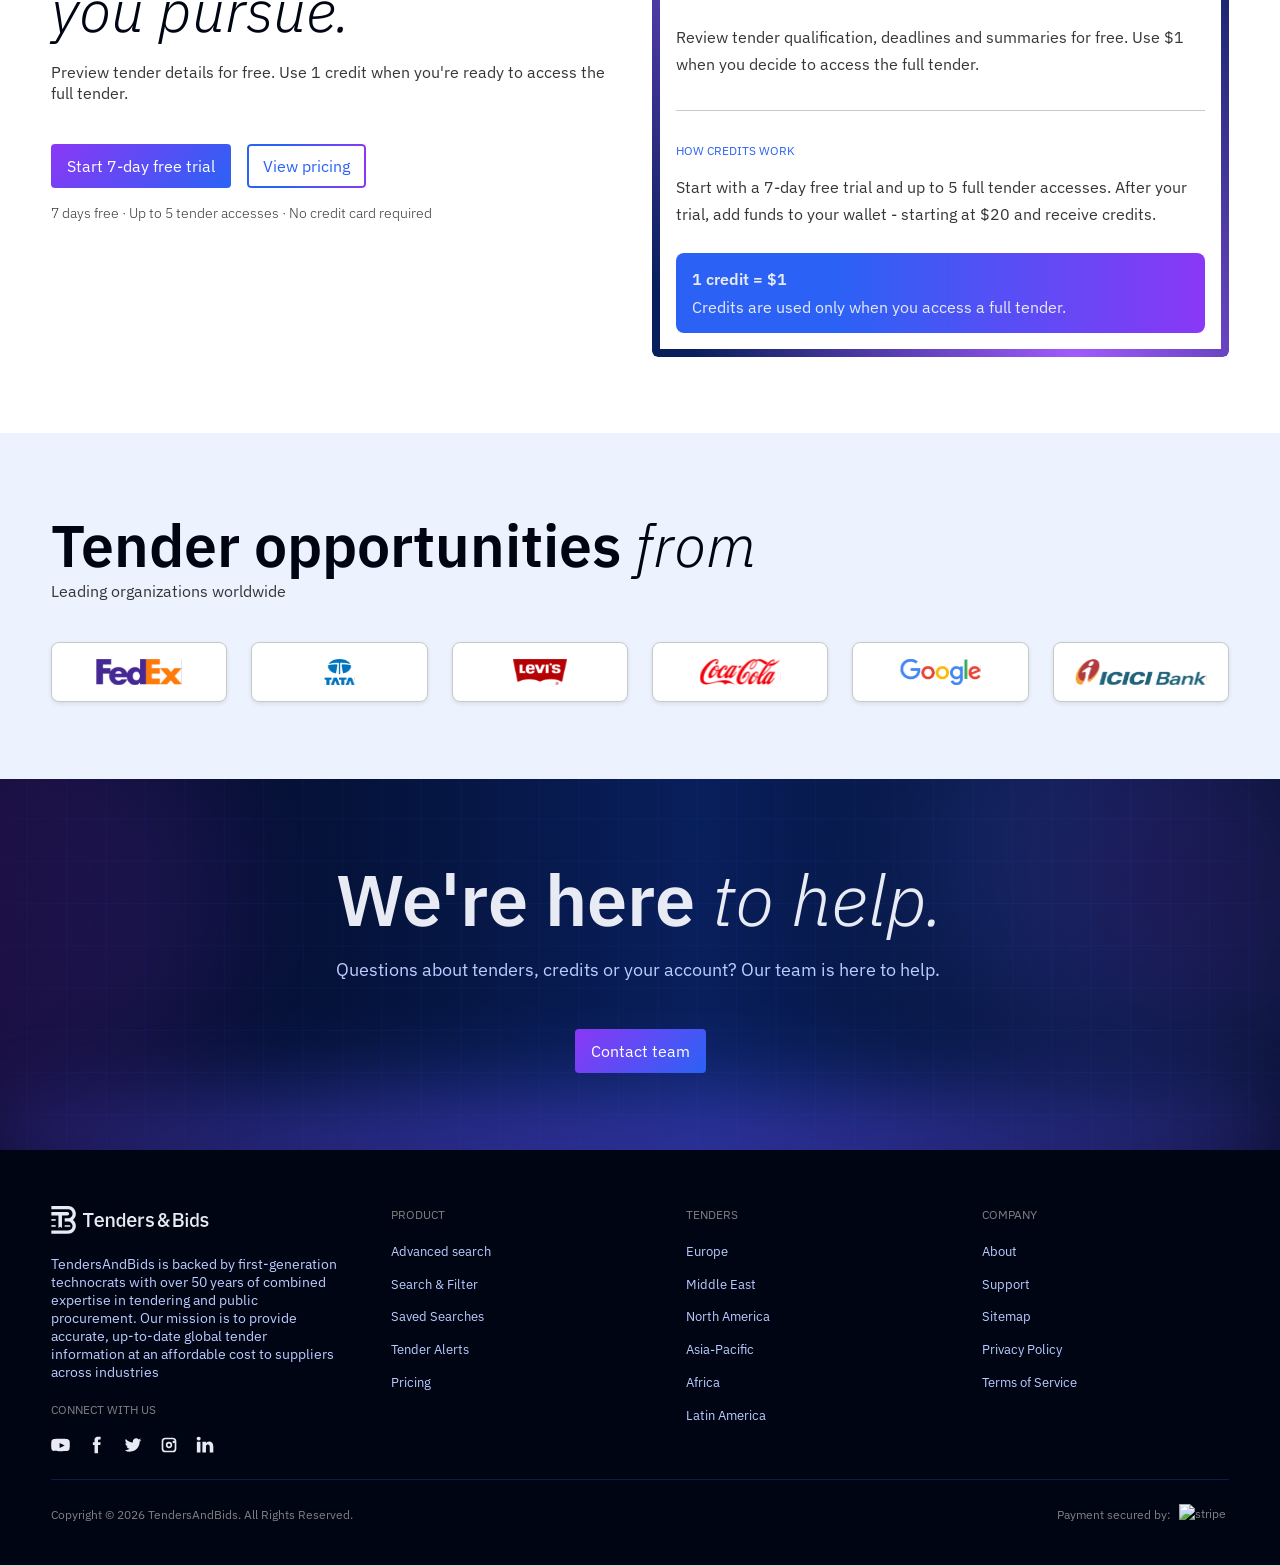
==== commit b062da37: "newchanges" ====
--- a/index.html
+++ b/index.html
@@ -46,7 +46,14 @@
                         From your first search to the tender you're ready to pursue.
                     </div>
                 </div>
-                <div class="container-cards" id="container-cards"></div>
+                <div class="cards-wrap" id="cards-wrap">
+                    <div class="flow-arrows" aria-hidden="true">
+                        <div class="flow-arrow a1 flip"><img src="./assets/images/arrow.png" alt=""></div>
+                        <div class="flow-arrow a2"><img src="./assets/images/arrow.png" alt=""></div>
+                        <div class="flow-arrow a3 flip"><img src="./assets/images/arrow.png" alt=""></div>
+                    </div>
+                    <div class="container-cards" id="container-cards"></div>
+                </div>
             </div>
         </section>
 
--- a/css/global.css
+++ b/css/global.css
@@ -14,6 +14,7 @@
     margin: 0;
     background: var(--color-bg-light);
     font-family: var(--font);
+    overflow-x: hidden;
 }
 
 h1, h2, h3, h4, h5, h6, p {
@@ -66,6 +67,7 @@
     --color-border-primary: #091E41;
     --color-border-secondary: #C9C9C9;
     --color-border-accent: #D7D7D7;
+    --color-border-card: #E1EAFF;
 
     --img-bg: #F4F4F4;
 
@@ -95,6 +97,11 @@
         90deg,
         #8A38F5 30%,
         #2B62F5 100%
+    );
+    --gradient-standing: linear-gradient(
+        180deg,
+        #2B62F5 0%,
+        #8A38F5 100%
     );
 
     --font: "IBM Plex Sans", sans-serif;
@@ -134,7 +141,7 @@
     background: var(--color-bg-light);
     border: none;
     border-radius: 4px;
-    padding: var(--space-8) var(--space-16);
+    padding: var(--space-12) var(--space-16);
     cursor: pointer;
     z-index: 0;
     display: flex;
@@ -167,7 +174,7 @@
 .secondary-btn {
     background: var(--gradient-secondary);
     border-radius: 4px;
-    padding: var(--space-8) var(--space-16);
+    padding: var(--space-12) var(--space-16);
     color: var(--color-text-white);
     border: none;
     cursor: pointer;
@@ -186,6 +193,7 @@
     background: var(--gradient-primary);
     border: none;
     transition: background 0.5s ease;
+    color: var(--color-bg-light);
 }
 
 .accent-btn:hover{
@@ -258,17 +266,25 @@
 }
 
 .shell{
-    padding: 0 var(--space-100);
+    padding-left: clamp(18px, 4vw, var(--space-100));
+    padding-right: clamp(18px, 4vw, var(--space-100));
 }
 
 .shellSecond{
-    padding: 0 var(--space-100);
+    padding-left: clamp(18px, 4vw, var(--space-100));
+    padding-right: clamp(18px, 4vw, var(--space-100));
     background-color: var(--color-bg-soft);
 }
 
+.shellNavbar,
+.shellFooter {
+    padding-left: clamp(18px, 4vw, var(--space-100));
+    padding-right: clamp(18px, 4vw, var(--space-100));
+}
+
 .num{
     font-family: var(--font);
-    color: var(--color-text-muted);
+    color: var(--color-bg-light);
     font-size: 12px;
     font-weight: 600;
 }
--- a/css/components.css
+++ b/css/components.css
@@ -37,6 +37,7 @@
     align-items: center;
     justify-content: space-between;
     gap: 24px;
+    position: relative;
 }
 
 .brand {
@@ -534,12 +535,15 @@
 }
 
 .card{
+    position: relative;
+    padding: var(--space-16);
     display: flex;
     flex-direction: column;
     gap: var(--space-16);
-    padding-bottom: var(--space-24);
-    border-bottom: 2px solid transparent;
-    animation: stepHighlight 12s ease-in-out infinite;
+    border: 1px solid var(--color-border-card);
+    border-radius: 8px;
+    box-shadow: 0 4px 8px rgba(0, 0, 0, 0.06), 0 0 4px rgba(0, 0, 0, 0.04);
+    background-color: var(--color-bg-light);
 }
 
 @keyframes stepHighlight{
@@ -582,6 +586,29 @@
 /* Card 4 */
 .card:nth-child(4) {
     animation-delay: 9s;
+}
+
+.card .num{
+    display: flex;
+    justify-content: space-between;
+    align-items: flex-start;
+}
+
+.card .fancynum{
+    position: absolute;
+    top: 0;              
+    right: 16px;
+    width: 38px;
+    height: 45px;
+    padding-top: 10px;
+    box-sizing: border-box;
+    text-align: center;
+    font-size: 14px;
+    font-weight: 700;
+    background: var(--gradient-standing);
+    clip-path: polygon(0 0, 100% 0, 100% 100%, 50% 78%, 0 100%);
+    display: flex;
+    justify-content: center;
 }
 
 .stat-card{
@@ -639,6 +666,11 @@
     display: flex;
     border-radius: var(--space-6) var(--space-6) 0 0;
     padding: 5px;
+    height: 100%;
+}
+
+.market-img img{
+    filter: brightness(0.6);
 }
 
 .country-name{
@@ -718,4 +750,8 @@
     box-shadow: 0 2px 4px 0 rgba(0, 0, 0, 0.08), 0 0 6px 0 rgba(0, 0, 0, 0.02);
     border: 1px solid var( --color-border-secondary);
     border-radius: 8px;
+}
+
+.trust-logo-img img{
+    aspect-ratio: 2.7/0.5;
 }
--- a/css/style.css
+++ b/css/style.css
@@ -8,6 +8,7 @@
     background: url("../assets/images/Frame 183 (1).svg");
     --hero-glow-x: 70%;
     --hero-glow-y: 30%;
+    margin-top: -1px;
 }
 
 .hero-container{
@@ -100,6 +101,101 @@
     gap: var(--space-24);
 }
 
+.container-cards{
+    position: relative;
+    z-index: 1;
+}
+
+.cards-wrap{
+    position: relative;
+}
+
+/* ---------- Arrows ---------- */
+.flow-arrows{
+    position: absolute;
+    inset: 0;
+    z-index: 0;
+    pointer-events: none;
+}
+
+.flow-arrow{
+    position: absolute;
+    width: 14.1%;              /* ~175px jab container 1240px ho */
+    aspect-ratio: 1;
+
+    /* left to right soft reveal (mask wrapper par hai, taaki rotate se direction na bigde) */
+    -webkit-mask-image: linear-gradient(90deg, #000 40%, transparent 60%);
+            mask-image: linear-gradient(90deg, #000 40%, transparent 60%);
+    -webkit-mask-size: 250% 100%;
+            mask-size: 250% 100%;
+    -webkit-mask-repeat: no-repeat;
+            mask-repeat: no-repeat;
+    -webkit-mask-position: 100% 0;
+            mask-position: 100% 0;
+}
+
+.flow-arrow img{
+    display: block;
+    width: 100%;
+    height: 100%;
+    opacity: 0.06;                     /* reference jitna halka */
+    transform: rotate(40deg);          /* upar wala arrow */
+}
+
+.flow-arrow.flip img{
+    transform: rotate(-40deg) scaleY(-1);   /* neeche wale arrows */
+}
+
+/* positions */
+.flow-arrow.a1 {
+    left: 22.7%;
+    top: 100%;
+    transform: translate(-50%, -44%);
+}
+
+.flow-arrow.a2 {
+    left: 47.5%;
+    top: 0;
+    transform: translate(-50%, -56.6%);
+}
+
+.flow-arrow.a3 {
+    left: 73.6%;
+    top: 100%;
+    transform: translate(-50%, -44%);
+}
+
+/* ---------- Animation ---------- */
+/* pehle cards hidden, jab section viewport me aaye tab load */
+.cards-wrap:not(.is-visible) .card{
+    opacity: 0;
+}
+
+@keyframes cardIn{
+    from { opacity: 0; transform: translateY(16px); }
+    to   { opacity: 1; transform: translateY(0); }
+}
+
+.cards-wrap.is-visible .card{
+    animation: cardIn 0.5s ease-out both;
+}
+.cards-wrap.is-visible .card:nth-child(1){ animation-delay: 0s; }
+.cards-wrap.is-visible .card:nth-child(2){ animation-delay: 0.15s; }
+.cards-wrap.is-visible .card:nth-child(3){ animation-delay: 0.3s; }
+.cards-wrap.is-visible .card:nth-child(4){ animation-delay: 0.45s; }
+
+@keyframes arrowReveal{
+    from { -webkit-mask-position: 100% 0; mask-position: 100% 0; }
+    to   { -webkit-mask-position: 0% 0;   mask-position: 0% 0; }
+}
+
+.cards-wrap.is-visible .flow-arrow{
+    animation: arrowReveal 0.7s ease-out both;
+}
+.cards-wrap.is-visible .a1{ animation-delay: 1.0s; }
+.cards-wrap.is-visible .a2{ animation-delay: 1.6s; }
+.cards-wrap.is-visible .a3{ animation-delay: 2.2s; }
+
 .stats{
     padding: var(--space-40) var(--space-100);
     display: grid;
@@ -138,7 +234,8 @@
     cursor: pointer;
     border-bottom: 1px solid var(--color-border-secondary);
     padding-bottom: var(--space-16);
-    transform: translateX(0);
+    transform: none;
+    position: relative;
 }
 
 .market-tab span{
@@ -170,49 +267,53 @@
 
 .market-tab span.active {
     color: var(--color-text-accent);
+    font-weight: 700;
 }
 
 .market-tab span.active::after {
     transform: scaleX(1);
 }
 
-.market-tab.fluctuate {
-    animation: tabFluctuate 0.55s ease-in-out;
-}
-
-@keyframes tabFluctuate {
-
-    0% {
-        transform: translateX(0);
+
+
+.market-tab-indicator {
+    position: absolute;
+    left: 0;
+    bottom: -1px;
+    height: 2px;
+    width: 0;
+    background-color: var(--color-text-accent);
+    pointer-events: none;
+    will-change: transform, width;
+}
+
+.market-tab-indicator.ready {
+    transition: transform 0.35s cubic-bezier(0.4, 0, 0.2, 1),
+                width 0.35s cubic-bezier(0.4, 0, 0.2, 1);
+}
+
+/* cards ka soft stagger fade-in */
+.market-grid.swap .market-grid-card {
+    animation: cardIn 0.4s cubic-bezier(0.22, 1, 0.36, 1) both;
+    animation-delay: calc(var(--i, 0) * 40ms);
+}
+
+@keyframes cardIn {
+    from { opacity: 0; transform: translateY(10px); }
+    to   { opacity: 1; transform: translateY(0); }
+}
+
+@media (prefers-reduced-motion: reduce) {
+    .market-tab-indicator.ready,
+    .market-grid.swap .market-grid-card {
+        transition: none;
+        animation: none;
     }
-
-    15% {
-        transform: translateX(-8px);
-    }
-
-    30% {
-        transform: translateX(8px);
-    }
-
-    45% {
-        transform: translateX(-6px);
-    }
-
-    60% {
-        transform: translateX(6px);
-    }
-
-    75% {
-        transform: translateX(-3px);
-    }
-
-    90% {
-        transform: translateX(2px);
-    }
-
-    100% {
-        transform: translateX(0);
-    }
+}
+
+@keyframes gridSwap {
+    from { opacity: 0; transform: translateY(8px); }
+    to   { opacity: 1; transform: translateY(0); }
 }
 
 .market-grid{
--- a/css/responsive.css
+++ b/css/responsive.css
@@ -0,0 +1,441 @@
+/* =========================================================
+   responsive.css  (load last)
+   Breakpoints: 1600+ · 1200 · 1024 · 991 (navbar) · 820 · 560 · 480
+   ========================================================= */
+
+/* ---------- 1. Global tokens ---------- */
+:root {
+    --section-gap: clamp(40px, 6vw, 104px);
+    --section-pad: clamp(40px, 6vw, 104px);
+    --gutter: clamp(18px, 4vw, 100px);
+}
+
+/* Ultra-wide screens: content max 1400px, centered */
+@media (min-width: 1600px) {
+    :root { --gutter: calc((100vw - 1400px) / 2); }
+}
+
+.shell,
+.shellSecond,
+.shellNavbar,
+.shellFooter,
+.stats {
+    padding-left: var(--gutter);
+    padding-right: var(--gutter);
+}
+
+/* ---------- 2. Fluid typography ---------- */
+.accent-header,
+.accent-italic {
+    font-size: clamp(34px, 6vw, 72px);
+    line-height: 1.2;
+}
+
+.primary-header,
+.primary-italic {
+    font-size: clamp(28px, 4.6vw, 64px);
+    line-height: 1.2;
+}
+
+.accent-support { font-size: clamp(15px, 1.6vw, 18px); }
+.statNum { font-size: clamp(22px, 4vw, 32px); }
+
+/* ---------- 3. Fixes for base-CSS issues ---------- */
+.hero {
+
+    overflow-x: clip;
+}
+
+/* Glow is useless on touch devices */
+@media (hover: none) {
+    .hero__glow { display: none; }
+}
+
+/* Stats: base .stats padding (100px) was overriding gutter */
+.stats { padding-top: 40px; padding-bottom: 40px; }
+
+/* Footer: undefined vars + duplicate .line class were breaking it */
+.site-footer { padding-top: var(--space-40); }
+.site-footer .footer-bottom { padding-left: 0; padding-right: 0; color: var(--color-text-muted); }
+.site-footer .line { width: 100%; height: auto; background: none; padding: 0; margin: 0; }
+.site-footer .line .actual-line { background-color: var(--color-border-primary); }
+
+/* Section vertical paddings */
+.market-container,
+.trusted-section,
+.contact {
+    padding-top: var(--section-pad);
+    padding-bottom: var(--section-pad);
+}
+
+.market-grid-card .market-img img {
+    width: 100%;
+    height: auto;
+    max-height: 180px;
+    object-fit: contain;
+}
+
+.trust-logo-img img { max-width: 100%; height: auto; }
+
+/* ---------- 4. Large laptop ≤1200 ---------- */
+@media (max-width: 1200px) {
+    .navbar__right { gap: 12px; }
+    .nav-link { padding: 6px 10px; }
+
+    .hero-container {
+        padding: clamp(48px, 6vw, 80px) clamp(0px, 3vw, 40px);
+    }
+}
+
+/* ---------- 5. Tablet ≤1024 ---------- */
+@media (max-width: 1024px) {
+    .search-bar { width: 100%; }
+
+    .container-cards,
+    .why-cards { grid-template-columns: repeat(2, minmax(0, 1fr)); }
+
+    .market-grid { grid-template-columns: repeat(3, minmax(0, 1fr)); }
+
+    .trusted-logo { grid-template-columns: repeat(3, minmax(0, 1fr)); }
+    .trust-logo-img { grid-column: auto; }
+
+    .pricing-container { grid-template-columns: 1fr; }
+    .pricing-container .left-pricing-text,
+    .pricing-container .right-pricing-text { grid-column: 1 / -1; }
+
+    .footer-top { grid-template-columns: repeat(3, minmax(0, 1fr)); row-gap: var(--space-32); }
+    .footer-brand { grid-column: 1 / -1; }
+    .footer-col { padding-left: 0; }
+}
+
+/* ---------- 6. Navbar → hamburger ≤991 ---------- */
+@media (max-width: 991px) {
+    .shellNavbar { padding-top: 12px; padding-bottom: 12px; }
+
+    .navbar {
+        flex-wrap: wrap;
+        gap: 0;
+        position: static;
+    }
+
+    .brand { order: 1; min-width: 0; }
+    .brand img { width: 140px; height: auto; }
+
+    .nav-toggle {
+        display: flex;
+        order: 2;
+        margin-left: auto;
+        width: 40px;
+        height: 40px;
+        align-items: center;
+    }
+
+    .nav-toggle span {
+        width: 22px;
+        height: 2px;
+        margin: 0;
+        border-radius: 2px;
+        background: var(--color-text-dark);   /* was var(--text) = undefined → invisible */
+        transition: transform 0.25s ease, opacity 0.2s ease;
+    }
+
+    .navbar.is-open .nav-toggle span:nth-child(1) { transform: translateY(7px) rotate(45deg); }
+    .navbar.is-open .nav-toggle span:nth-child(2) { opacity: 0; }
+    .navbar.is-open .nav-toggle span:nth-child(3) { transform: translateY(-7px) rotate(-45deg); }
+
+    /* Menu + actions: hidden until toggled */
+    .navbar__right,
+    .nav-actions {
+        /* display: none; */
+        width: 100%;
+    }
+
+    .navbar__right {
+        order: 3;
+        margin-top: 12px;
+        padding-top: 8px;
+        border-top: 1px solid var(--color-border-accent);
+    }
+
+    .nav-actions { order: 4; }
+
+    .navbar.is-open .navbar__right { display: flex; }
+
+    .navbar.is-open .nav-actions {
+        display: flex;
+        flex-direction: column;
+        align-items: stretch;
+        gap: 10px;
+        padding: 8px 0 4px;
+    }
+
+    .nav-list {
+        width: 100%;
+        flex-direction: column;
+        align-items: stretch;
+        gap: 0;
+    }
+
+    .nav-link {
+        width: 100%;
+        justify-content: space-between;
+        padding: 12px 4px;
+        border-bottom: 1px solid var(--color-border-accent);
+    }
+
+    .nav-login,
+    .nav-trial {
+        width: 100%;
+        justify-content: center;
+        padding: 10px 16px;
+        border-radius: 4px;
+    }
+
+    .nav-login {
+        border: 1px solid var(--color-border-accent);
+    }
+}
+
+/* ---------- 7. Small tablet / large phone ≤820 ---------- */
+@media (max-width: 820px) {
+    .hero-container {
+        padding: 48px 0;
+        gap: var(--space-24);
+    }
+
+    .hero-container .top-header { gap: var(--space-16); }
+
+    /* Search bar stacked */
+    .search-bar {
+        padding: var(--space-16);
+        gap: var(--space-12);
+        min-height: 0;
+    }
+
+    .upSearch {
+        flex-direction: column;
+        align-items: stretch;
+        gap: var(--space-12);
+    }
+
+    .upSearch .line { display: none; }
+
+    .country-dropdown,
+    .searchArea {
+        width: 100%;
+        padding: 12px 14px;
+        border: 1px solid var(--color-border-primary);
+        border-radius: 8px;
+    }
+
+    .country-dropdown { flex-shrink: 1; }
+
+    .button { width: 100%; margin-left: 0; }
+
+    .button .accent-btn {
+        display: flex;
+        justify-content: center;
+        width: 100%;
+        padding: var(--space-14) var(--space-24);
+    }
+
+    .bottomSearch { font-size: 13px; line-height: 1.5; }
+
+    /* Grids */
+    .stats {
+        grid-template-columns: repeat(2, minmax(0, 1fr));
+        gap: var(--space-16);
+        padding-top: 32px;
+        padding-bottom: 32px;
+    }
+
+    .how-container,
+    .why-tenders-container,
+    .market-container,
+    .trusted-section { gap: var(--space-24); }
+
+    .market-card-inner { gap: var(--space-24); }
+    .market-tab { gap: var(--space-20); }
+
+    .pricing-container { gap: var(--space-32); }
+    .left-pricing-text { gap: var(--space-24); }
+
+    .content-text { gap: var(--space-24); }
+    .contact .container-up { text-align: center; }
+
+    /* Footer */
+    .footer-top { grid-template-columns: repeat(2, minmax(0, 1fr)); }
+
+    .footer-bottom {
+        flex-direction: column;
+        align-items: flex-start;
+        gap: var(--space-8);
+    }
+
+    .social-row { flex-wrap: wrap; }
+}
+
+/* ---------- 8. Phones ≤560 ---------- */
+@media (max-width: 560px) {
+    .container-cards,
+    .why-cards { grid-template-columns: 1fr; gap: var(--space-16); }
+
+    .market-grid { grid-template-columns: repeat(2, minmax(0, 1fr)); gap: var(--space-12); }
+    .market-grid-card { padding: var(--space-12); gap: var(--space-12); }
+    .market-grid-card .info {
+        flex-direction: column;
+        align-items: flex-start;
+        gap: var(--space-4);
+    }
+
+    .trusted-logo { grid-template-columns: repeat(2, minmax(0, 1fr)); gap: var(--space-12); }
+
+    .stat-card,
+    .why-inner-card { padding: var(--space-16); }
+
+    .cardHeader { font-size: 20px; }
+    .cardSubHeader,
+    .card-small-text { font-size: 15px; }
+
+    .pricing-btn { width: 100%; }
+    .pricing-btn .btn { flex-direction: column; }
+    .pricing-btn .btn button,
+    .pricing-btn .btn a { width: 100%; justify-content: center; }
+    .btn-text { line-height: 1.6; }
+
+    .pricing-container .right-pricing-text { padding: var(--space-16); gap: var(--space-24); }
+    .dollar-price { font-size: 34px; }
+
+    .up-text,
+    .down-text,
+    .bottom-dollar-text { gap: var(--space-12); }
+
+    .contact .secondary-btn { padding: var(--space-12) var(--space-24); }
+}
+
+/* ---------- 9. Small phones ≤480 ---------- */
+@media (max-width: 480px) {
+    .market-grid { grid-template-columns: 1fr; }
+    .footer-top { grid-template-columns: 1fr; }
+    .stats { gap: var(--space-12); }
+    .stat-card { padding: var(--space-16) var(--space-12); }
+}
+
+
+
+
+/* ---------- 6. Navbar ---------- */
+.shellNavbar {
+    position: relative;
+    z-index: 1000;
+    background: #fff;
+}
+
+/* Desktop: brand | links | actions */
+@media (min-width: 992px) {
+    .navbar__right { display: contents; }
+}
+
+/* Mobile / tablet: overlay dropdown */
+@media (max-width: 991px) {
+    .shellNavbar { padding-top: 12px; padding-bottom: 12px; }
+
+    .navbar {
+        position: static;           /* dropdown shellNavbar ke hisaab se position hoga */
+        flex-wrap: nowrap;
+        gap: 0;
+    }
+
+    .brand { min-width: 0; }
+    .brand img { width: 140px; height: auto; }
+
+    .nav-toggle {
+        display: flex;
+        margin-left: auto;
+        width: 40px;
+        height: 40px;
+        align-items: center;
+    }
+
+    .nav-toggle span {
+        width: 22px;
+        height: 2px;
+        margin: 0;
+        border-radius: 2px;
+        background: var(--color-text-dark);
+        transition: transform 0.25s ease, opacity 0.2s ease;
+    }
+
+    .navbar.is-open .nav-toggle span:nth-child(1) { transform: translateY(7px) rotate(45deg); }
+    .navbar.is-open .nav-toggle span:nth-child(2) { opacity: 0; }
+    .navbar.is-open .nav-toggle span:nth-child(3) { transform: translateY(-7px) rotate(-45deg); }
+
+    /* Dropdown panel: page ko push nahi karta, uske upar aata hai */
+    .navbar__right {
+        display: none;
+        position: absolute;
+        top: 100%;
+        left: 0;
+        right: 0;
+        width: 100vw;
+        flex-direction: column;
+        align-items: stretch;
+        gap: var(--space-16);
+        padding: var(--space-8) var(--gutter) var(--space-24);
+        background: #fff;
+        border-top: 1px solid var(--color-border-accent);
+        box-shadow: 0 16px 32px rgba(9, 30, 65, 0.14);
+        max-height: calc(100vh - 70px);
+        overflow-y: auto;
+
+        
+    }
+
+    .navbar.is-open .navbar__right { display: flex; }
+
+    .nav-list {
+        width: 100%;
+        flex-direction: column;
+        align-items: stretch;
+        gap: 0;
+    }
+
+    .nav-link {
+        width: 100%;
+        justify-content: space-between;
+        padding: 12px 4px;
+        border-bottom: 1px solid var(--color-border-accent);
+    }
+
+    .nav-list li:last-child .nav-link { border-bottom: 0; }
+
+    .nav-actions {
+        width: 100%;
+        flex-direction: column;
+        align-items: stretch;
+        gap: var(--space-10);
+    }
+
+    .nav-login,
+    .nav-trial {
+        width: 100%;
+        justify-content: center;
+        padding: 10px 16px;
+        border-radius: 4px;
+    }
+
+    .nav-login { border: 1px solid var(--color-border-accent); }
+
+    /* Menu open: piche ka content blur + scroll lock */
+    body:has(.navbar.is-open)::before {
+        content: "";
+        position: fixed;
+        inset: 0;
+        z-index: 900;
+        background: rgba(0, 5, 20, 0.35);
+        -webkit-backdrop-filter: blur(6px);
+        backdrop-filter: blur(6px);
+    }
+
+    body:has(.navbar.is-open) { overflow: hidden; }
+}
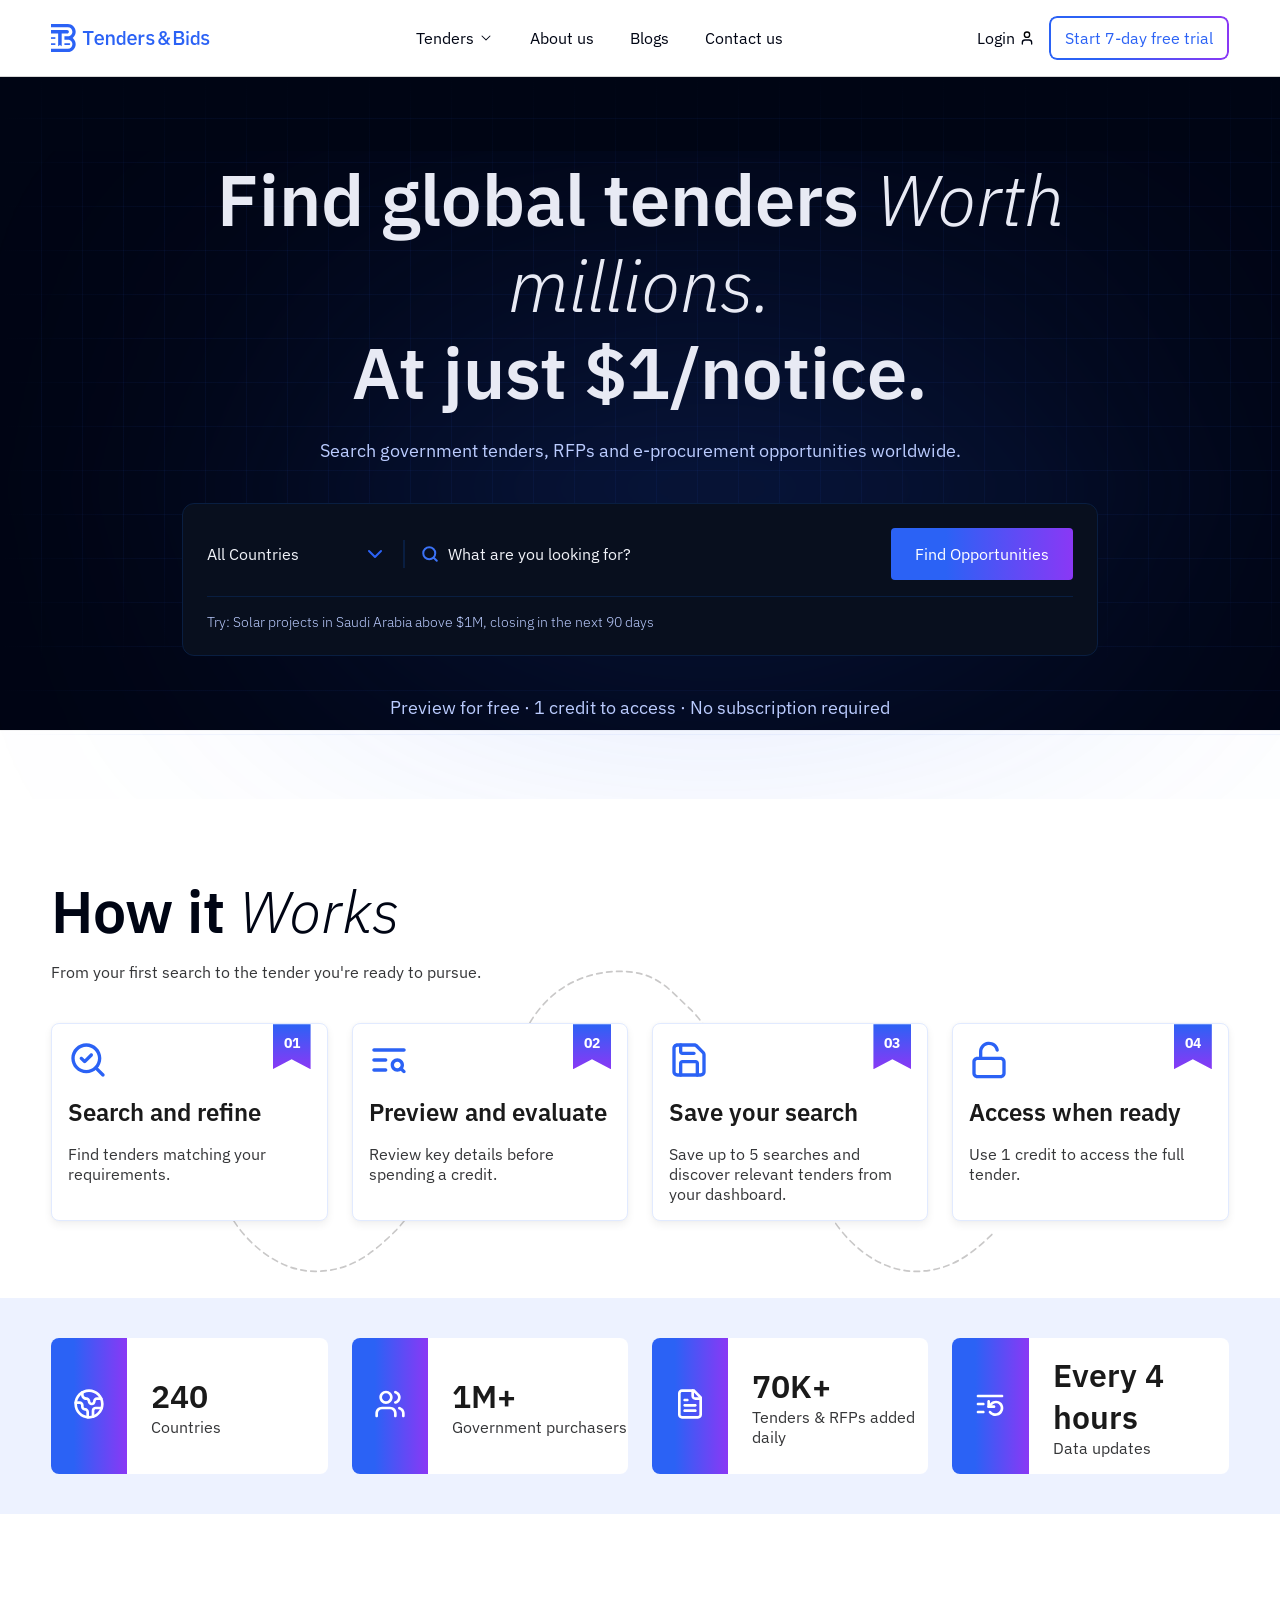
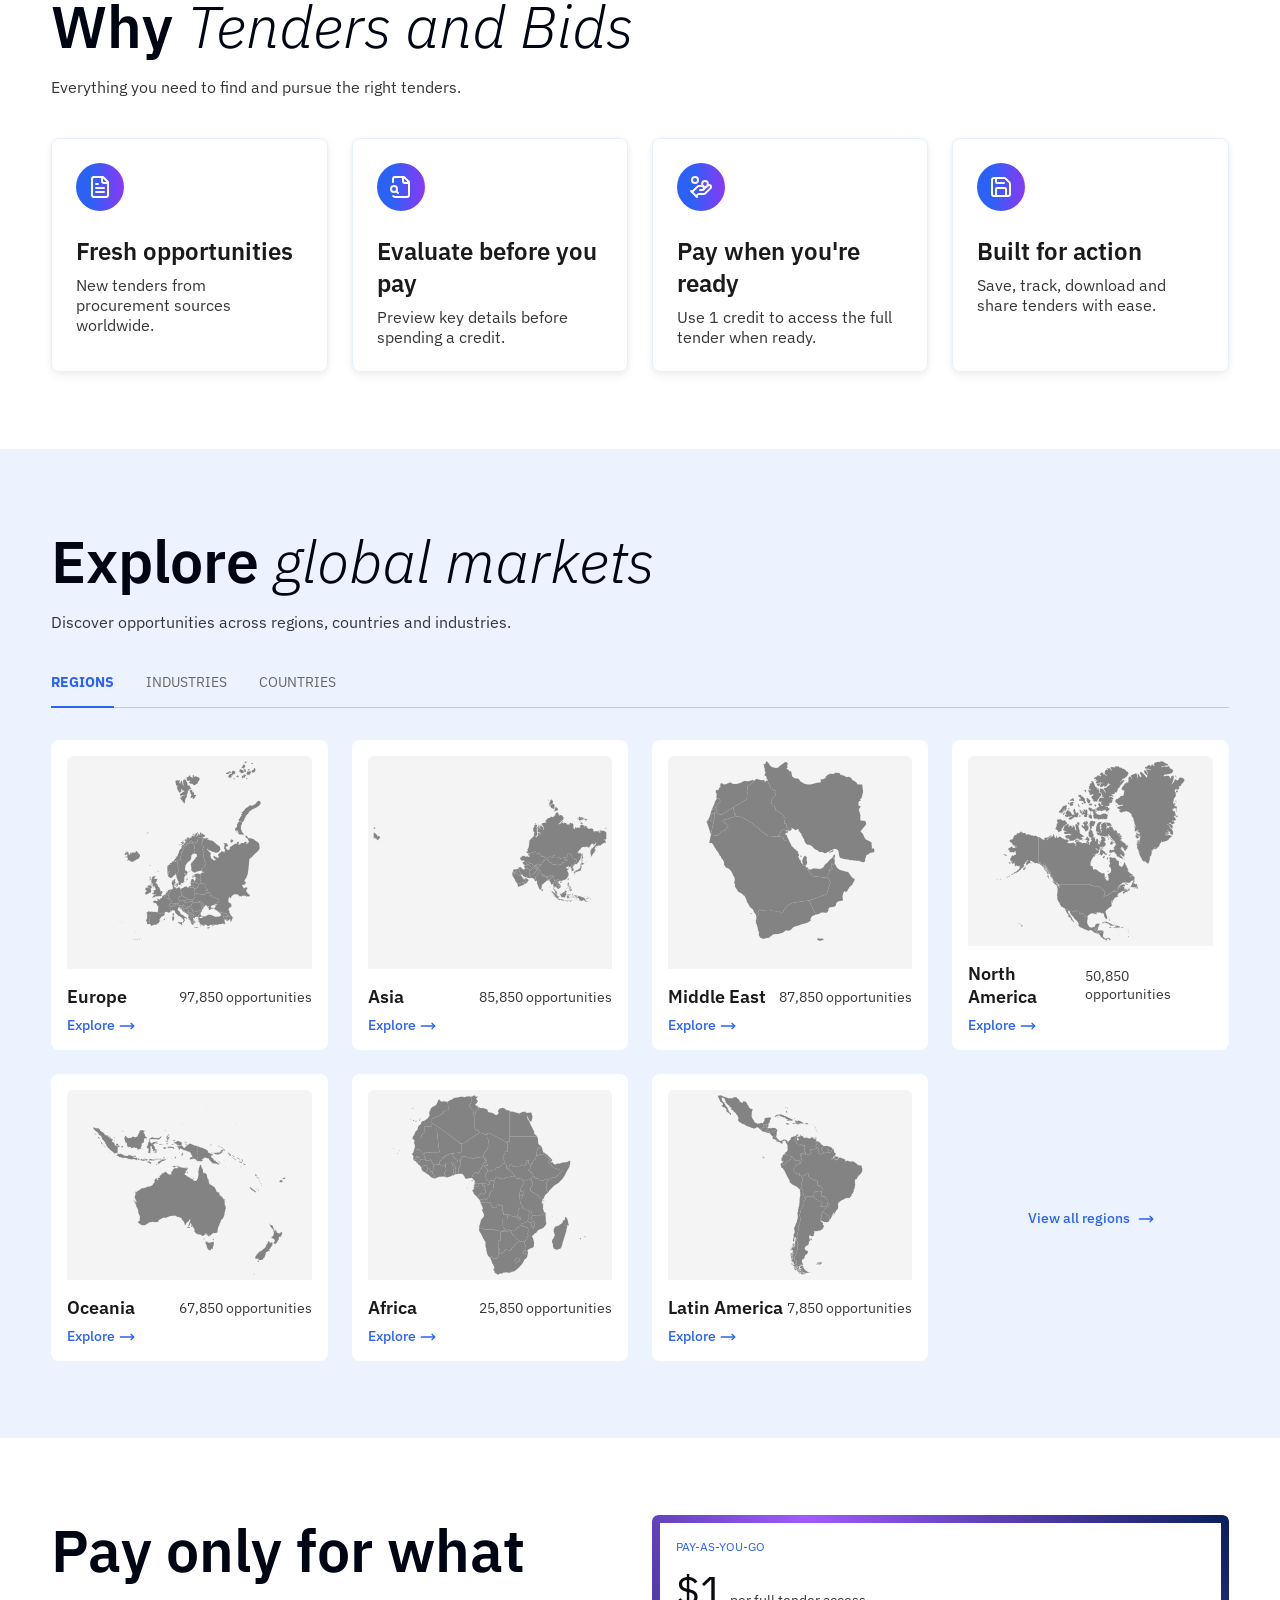
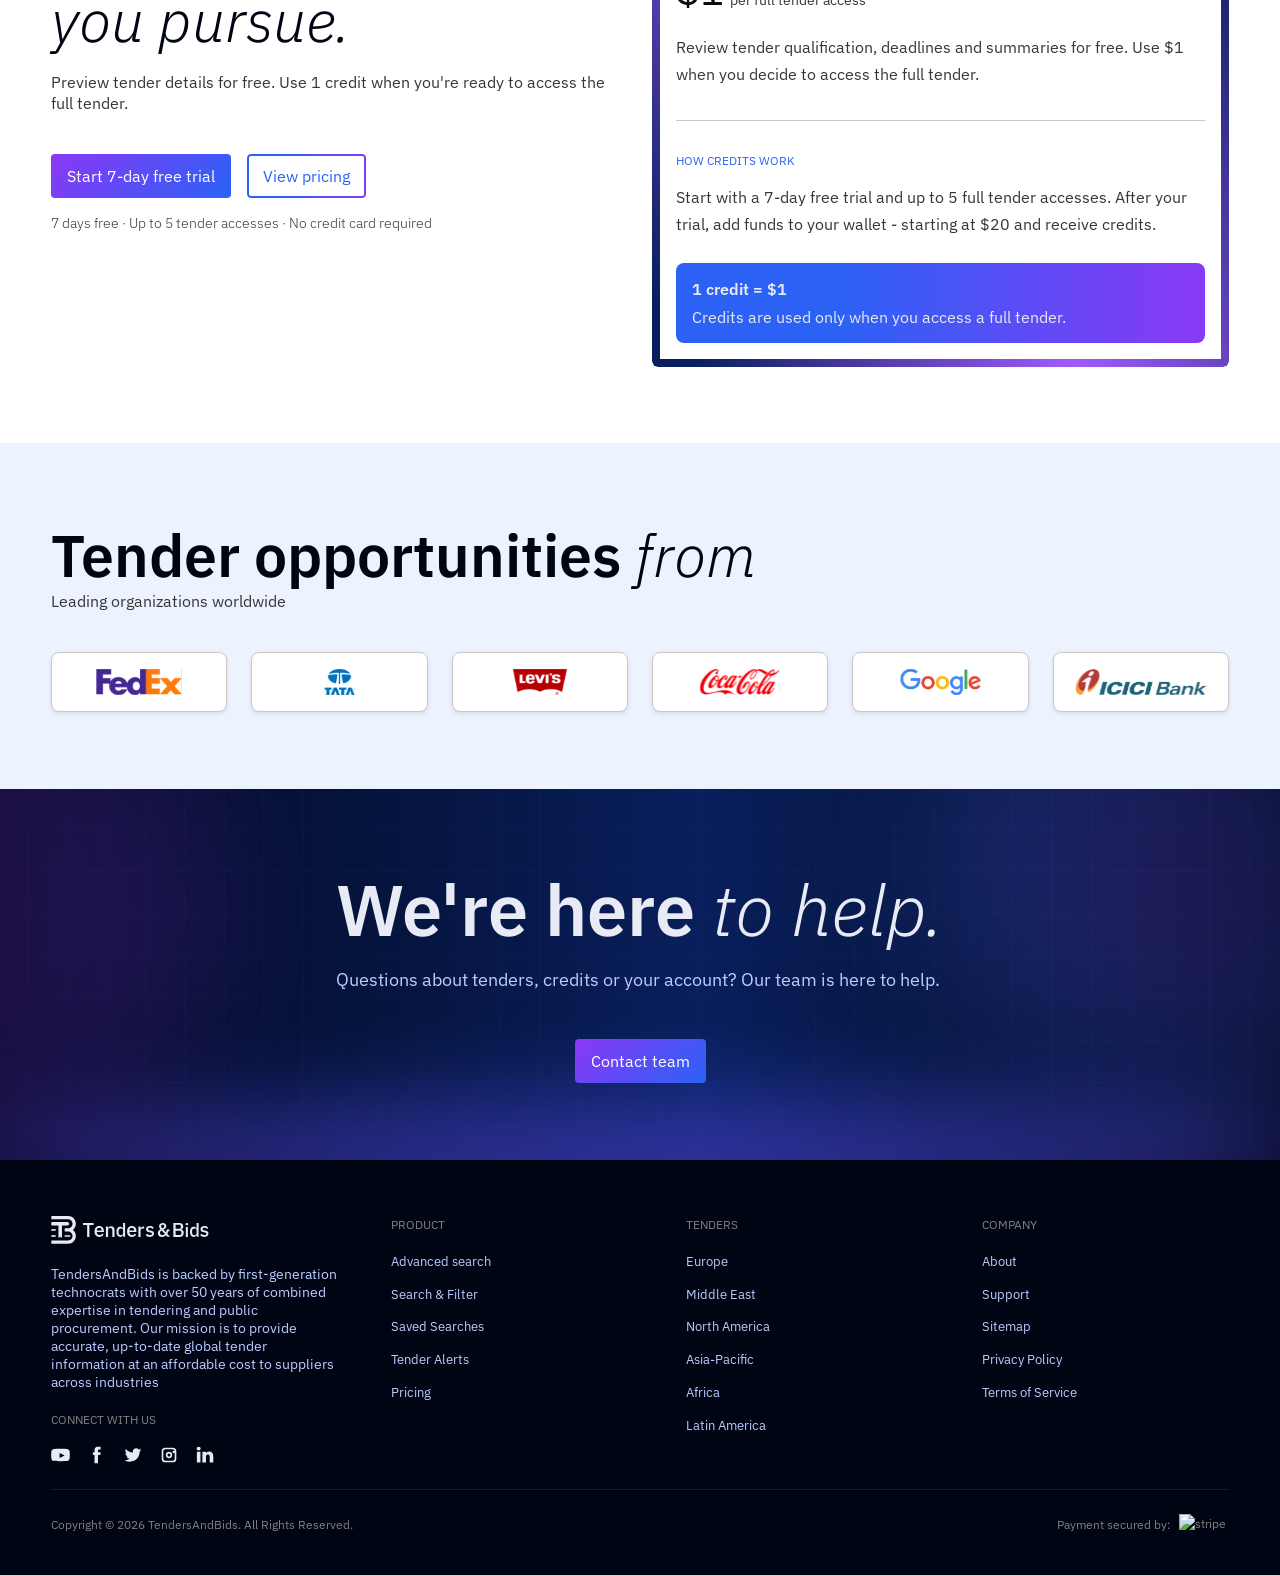
==== commit 9ef58da2: "changes" ====
--- a/index.html
+++ b/index.html
@@ -46,18 +46,50 @@
                         From your first search to the tender you're ready to pursue.
                     </div>
                 </div>
-                <div class="cards-wrap" id="cards-wrap">
-                    <div class="flow-arrows" aria-hidden="true">
-                        <div class="flow-arrow a1 flip"><img src="./assets/images/arrow.png" alt=""></div>
-                        <div class="flow-arrow a2"><img src="./assets/images/arrow.png" alt=""></div>
-                        <div class="flow-arrow a3 flip"><img src="./assets/images/arrow.png" alt=""></div>
-                    </div>
-                    <div class="container-cards" id="container-cards"></div>
-                </div>
-            </div>
-        </section>
-
-        <section class="stats shellSecond" id="stats"></section>
+<div class="cards-wrap" id="cards-wrap">
+    <div class="flow-arrows" aria-hidden="true">
+        <svg class="flow-arrow" viewBox="34 133 1240 169" preserveAspectRatio="none" fill="none">
+            <defs>
+                <mask id="arrow-mask" maskUnits="userSpaceOnUse" x="34" y="70" width="1240" height="300">
+                    <path class="reveal" pathLength="1" stroke="#fff" stroke-width="10"
+                          d="M208 276 L222 296
+                             C240 322 275 345 312 345 S372 330 396 311
+                             C426 287 520 165 530 146
+                             C550 108 588 90 630 89 S685 105 707 121
+                             C729 137 832 265 854 296
+                             C872 322 907 345 944 345 S1004 330 1028 311"/>
+                </mask>
+            </defs>
+
+            <!-- dashed line -->
+            <g mask="url(#arrow-mask)">
+                <path id="arrow-path" class="dash"
+                      d="M208 276 L222 296
+                         C240 322 275 345 312 345 S372 330 396 311
+                         C426 287 520 165 530 146
+                         C550 108 588 90 630 89 S685 105 707 121
+                         C729 137 832 265 854 296
+                         C872 322 907 345 944 345 S1004 330 1028 311"/>
+            </g>
+
+            <!-- arrowhead: line ke saath chalta hai -->
+            <g class="head" id="arrow-head">
+                <path d="M-10 -9.5 L0 0 L-10 9.5"/>
+                <animateMotion id="arrow-motion" dur="6s" begin="indefinite"
+                               rotate="auto" calcMode="paced" fill="freeze">
+                    <mpath href="#arrow-path"/>
+                </animateMotion>
+            </g>
+        </svg>
+    </div>
+    <div class="container-cards" id="container-cards"></div>
+</div>
+            </div>
+        </section>
+
+        <section class="stats shellSecond" id="stats">
+            
+        </section>
 
         <section class="why-tenders shell">
             <div class="why-tenders-container">
--- a/css/components.css
+++ b/css/components.css
@@ -611,17 +611,43 @@
     justify-content: center;
 }
 
-.stat-card{
-    padding: var(--space-24);
-    text-align: center;
-    gap: var(--space-16);
+.stat-main{
     display: flex;
     flex-direction: column;
-    border-radius: var(--space-8);
-    background-color: var(--color-bg-light);
-    box-shadow: 0 2px 4px 0 rgba(0, 0, 0, 0.08),
-        0 0 6px 0 rgba(0, 0, 0, 0.02);
-}
+    gap: var(--space-32);
+}
+
+.stat-card {
+    grid-column: span 3;
+    display: grid;
+    grid-template-columns: repeat(3, 1fr);
+    gap: var(--space-24);
+    background-color: #fff;
+    border-radius: 8px;
+}
+
+
+/* 1 column */
+.stat-left {
+    grid-column: span 1;
+    display: flex;
+    align-items: center;
+    justify-content: center;
+    background: var(--gradient-primary);
+    border-radius: 8px 0 0 8px;
+}
+
+
+/* 2 columns */
+.stat-right {
+    padding-top: var(--space-16);
+    padding-bottom: var(--space-16);
+    grid-column: span 2;
+    display: flex;
+    flex-direction: column;
+    justify-content: center;
+}
+
 
 .why-inner-card{
     padding: var(--space-24);
--- a/css/style.css
+++ b/css/style.css
@@ -110,96 +110,94 @@
     position: relative;
 }
 
-/* ---------- Arrows ---------- */
+/* ---------- Arrow ---------- */
 .flow-arrows{
     position: absolute;
     inset: 0;
-    z-index: 0;
+    z-index: 0;              /* cards ke peeche */
     pointer-events: none;
 }
 
+.flow-arrows.fade{
+    opacity: 0;
+    transition: opacity 0.5s ease;
+}
+
 .flow-arrow{
     position: absolute;
-    width: 14.1%;              /* ~175px jab container 1240px ho */
-    aspect-ratio: 1;
-
-    /* left to right soft reveal (mask wrapper par hai, taaki rotate se direction na bigde) */
-    -webkit-mask-image: linear-gradient(90deg, #000 40%, transparent 60%);
-            mask-image: linear-gradient(90deg, #000 40%, transparent 60%);
-    -webkit-mask-size: 250% 100%;
-            mask-size: 250% 100%;
-    -webkit-mask-repeat: no-repeat;
-            mask-repeat: no-repeat;
-    -webkit-mask-position: 100% 0;
-            mask-position: 100% 0;
-}
-
-.flow-arrow img{
-    display: block;
+    left: 0;
+    top: 0;
     width: 100%;
     height: 100%;
-    opacity: 0.06;                     /* reference jitna halka */
-    transform: rotate(40deg);          /* upar wala arrow */
-}
-
-.flow-arrow.flip img{
-    transform: rotate(-40deg) scaleY(-1);   /* neeche wale arrows */
-}
-
-/* positions */
-.flow-arrow.a1 {
-    left: 22.7%;
-    top: 100%;
-    transform: translate(-50%, -44%);
-}
-
-.flow-arrow.a2 {
-    left: 47.5%;
-    top: 0;
-    transform: translate(-50%, -56.6%);
-}
-
-.flow-arrow.a3 {
-    left: 73.6%;
-    top: 100%;
-    transform: translate(-50%, -44%);
-}
-
-/* ---------- Animation ---------- */
-/* pehle cards hidden, jab section viewport me aaye tab load */
-.cards-wrap:not(.is-visible) .card{
+    overflow: visible;
+    --arrow-color: #c9c8c8;
+}
+
+/* dashed line */
+.flow-arrow .dash{
+    stroke: var(--arrow-color);
+    stroke-width: 1.5;
+    stroke-linecap: round;
+    stroke-dasharray: 6 4.5;
+}
+
+/* arrowhead (line ke tip ke saath move hota hai) */
+.flow-arrow .head{
     opacity: 0;
 }
-
-@keyframes cardIn{
-    from { opacity: 0; transform: translateY(16px); }
-    to   { opacity: 1; transform: translateY(0); }
-}
-
-.cards-wrap.is-visible .card{
-    animation: cardIn 0.5s ease-out both;
-}
-.cards-wrap.is-visible .card:nth-child(1){ animation-delay: 0s; }
-.cards-wrap.is-visible .card:nth-child(2){ animation-delay: 0.15s; }
-.cards-wrap.is-visible .card:nth-child(3){ animation-delay: 0.3s; }
-.cards-wrap.is-visible .card:nth-child(4){ animation-delay: 0.45s; }
-
-@keyframes arrowReveal{
-    from { -webkit-mask-position: 100% 0; mask-position: 100% 0; }
-    to   { -webkit-mask-position: 0% 0;   mask-position: 0% 0; }
-}
-
-.cards-wrap.is-visible .flow-arrow{
-    animation: arrowReveal 0.7s ease-out both;
-}
-.cards-wrap.is-visible .a1{ animation-delay: 1.0s; }
-.cards-wrap.is-visible .a2{ animation-delay: 1.6s; }
-.cards-wrap.is-visible .a3{ animation-delay: 2.2s; }
+.flow-arrow .head path{
+    stroke: var(--arrow-color);
+    stroke-width: 1.5;
+    stroke-linecap: round;
+    stroke-linejoin: round;
+    fill: none;
+}
+
+/* mask path: isse line "draw" hoti hai */
+.flow-arrow .reveal{
+    fill: none;
+    stroke-dasharray: 1;
+    stroke-dashoffset: 1;
+}
+
+/* ---------- Draw animation (JS ".play" class lagata hai) ---------- */
+@keyframes arrowDraw{
+    from { stroke-dashoffset: 1; }
+    to   { stroke-dashoffset: 0; }
+}
+
+@keyframes headShow{
+    from { opacity: 0; }
+    to   { opacity: 1; }
+}
+
+.flow-arrows.play .reveal{
+    animation: arrowDraw 6s linear both;
+    animation-delay: var(--start, 1s);
+}
+
+.flow-arrows.play .head{
+    animation: headShow 0.01s linear both;
+    animation-delay: var(--start, 1s);
+}
+
+@media (max-width: 900px){
+    .flow-arrows{ display: none; }
+}
+
+@media (prefers-reduced-motion: reduce){
+    .cards-wrap:not(.is-visible) .card{ opacity: 1; }
+    .cards-wrap.is-visible .card{ animation: none; }
+    .flow-arrows.play .reveal,
+    .flow-arrows.play .head{ animation: none; }
+    .flow-arrow .reveal{ stroke-dashoffset: 0; }
+    .flow-arrow .head{ opacity: 1; }
+}
 
 .stats{
     padding: var(--space-40) var(--space-100);
     display: grid;
-    grid-template-columns: repeat(4,1fr);
+    grid-template-columns: repeat(12,1fr);
     gap: var(--space-24);
 }
 
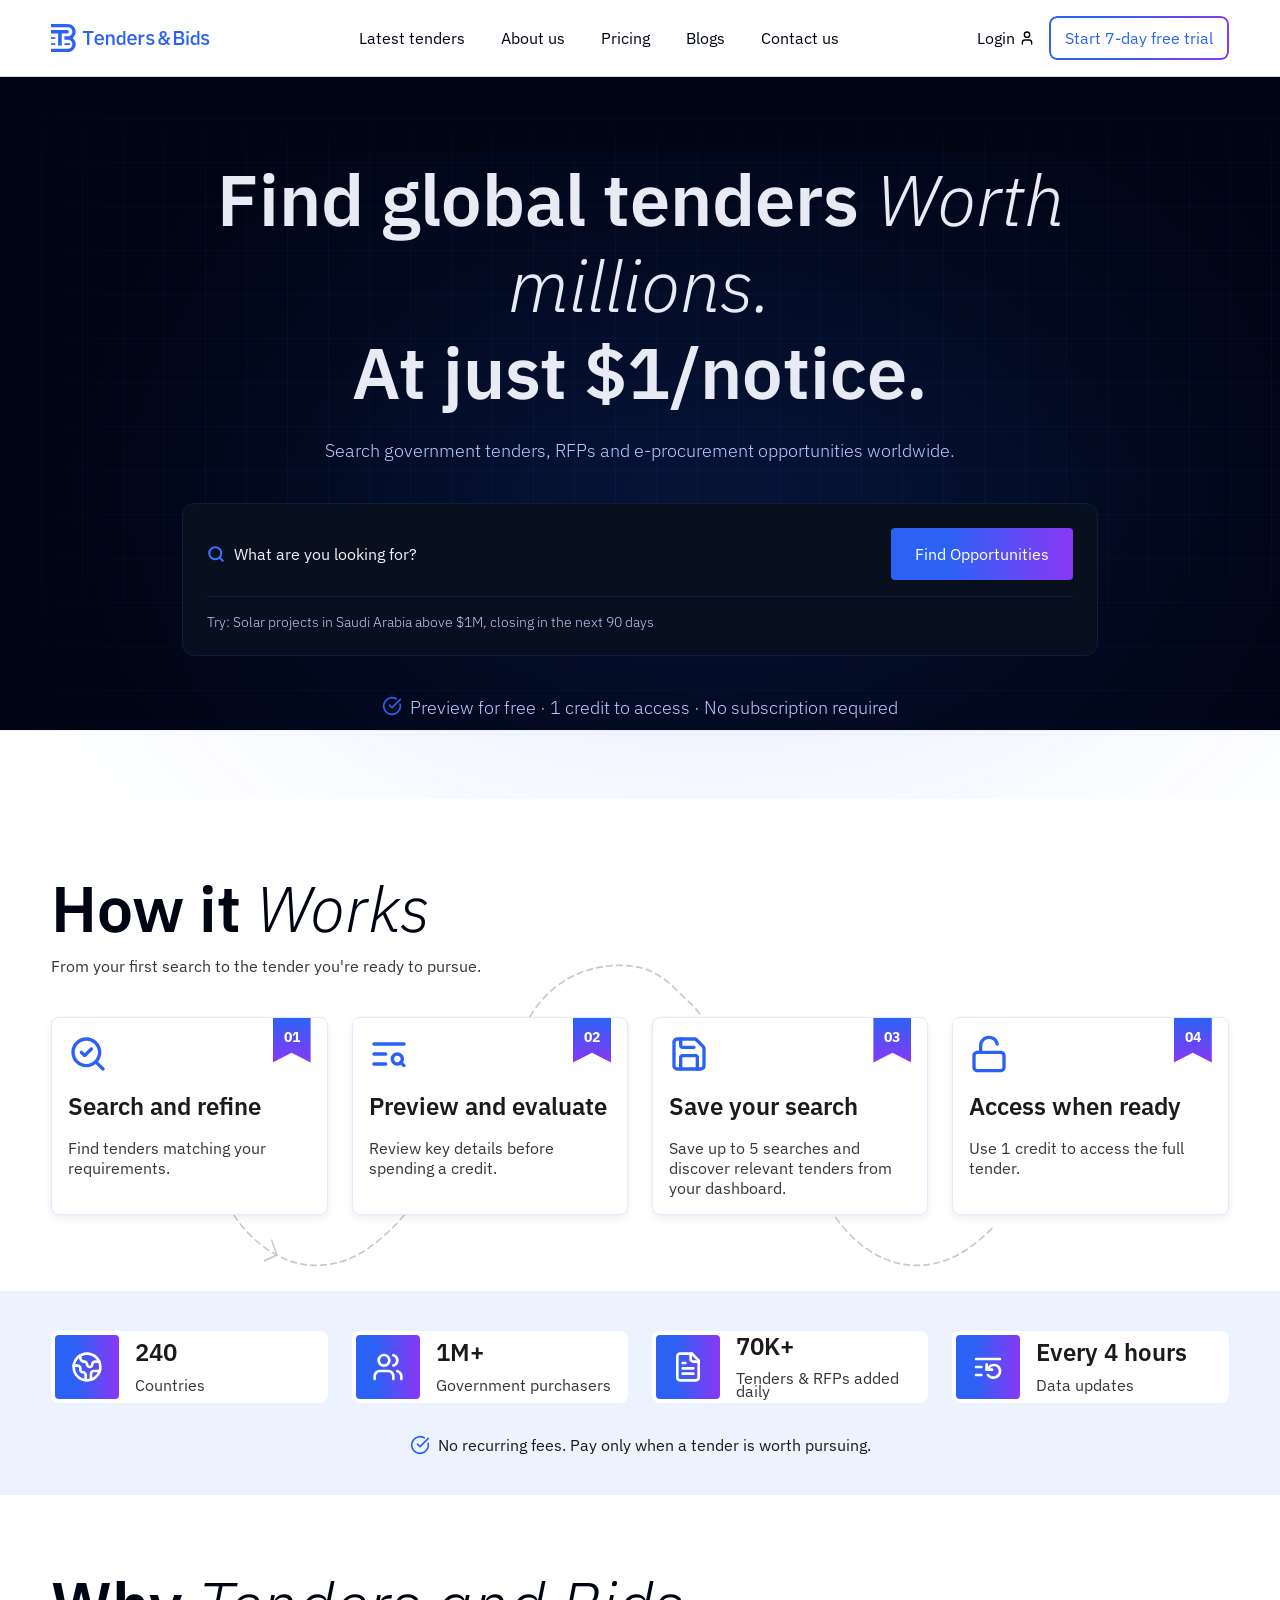
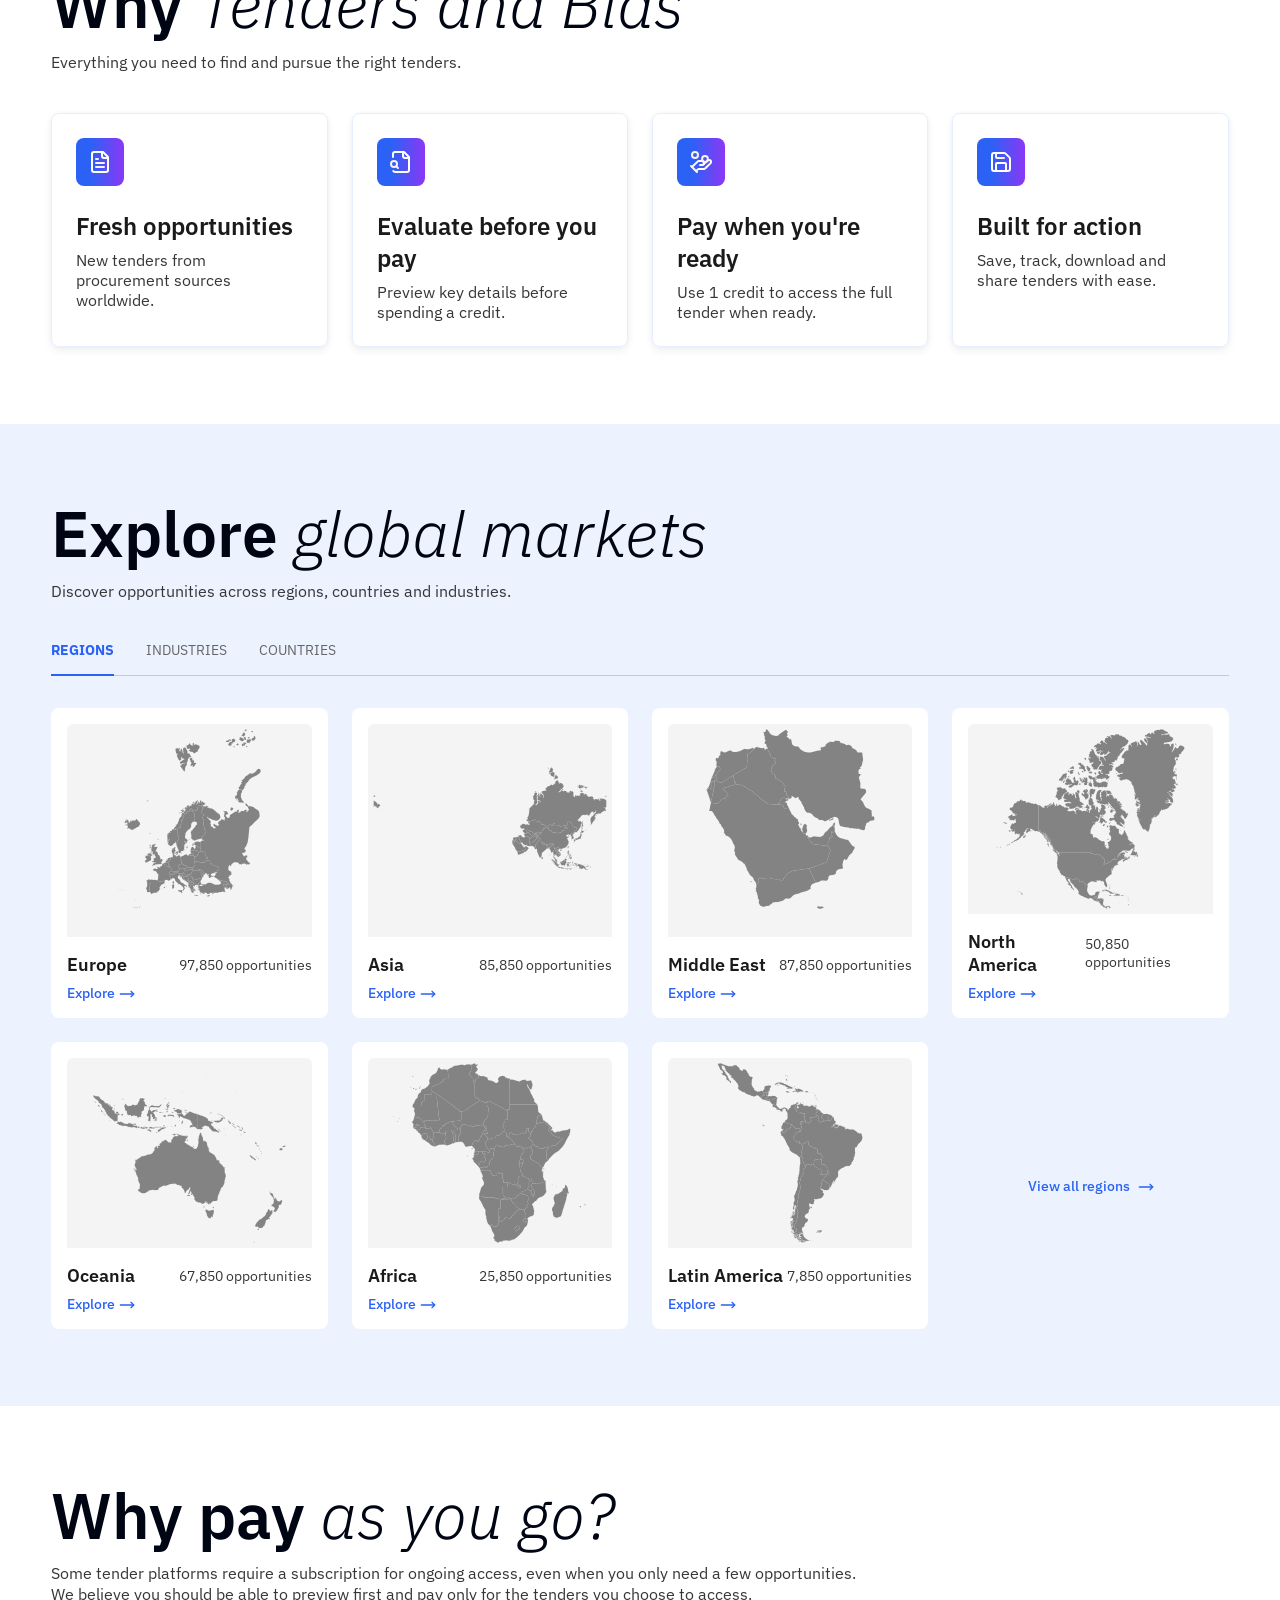
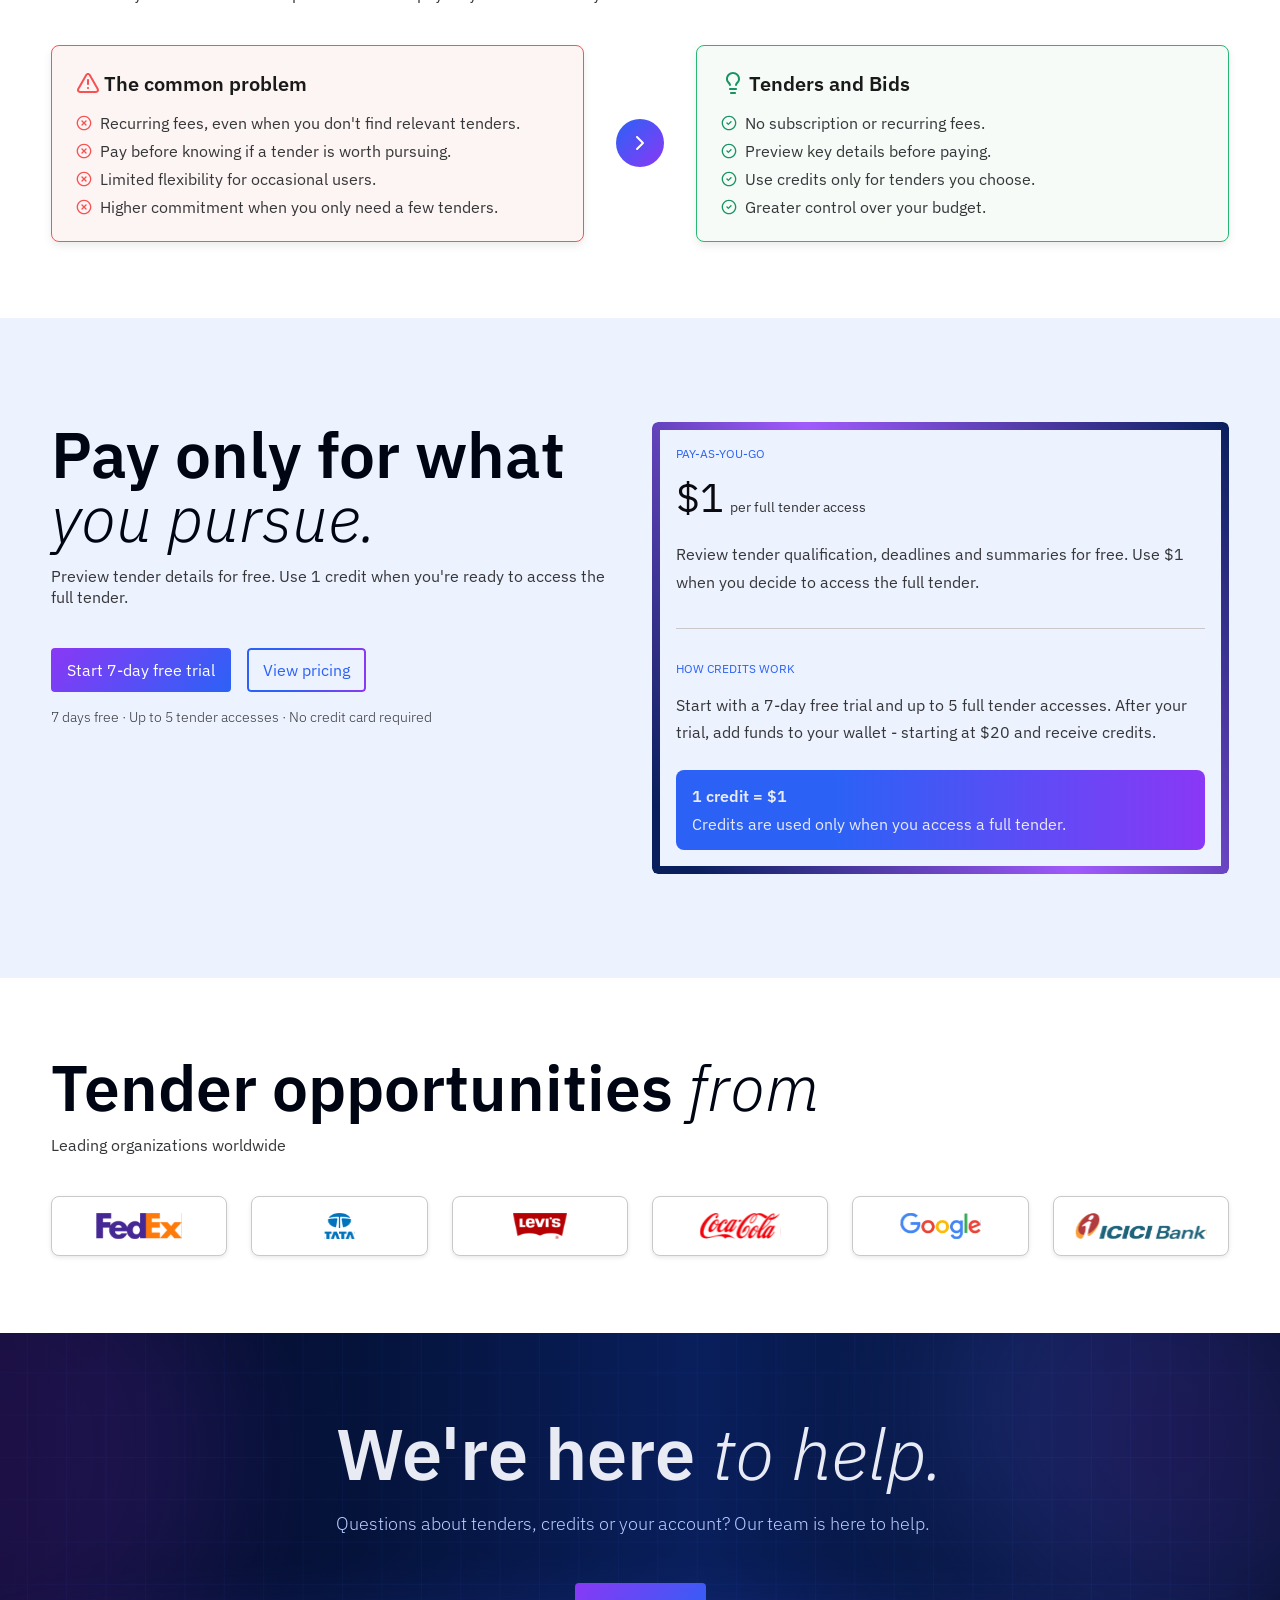
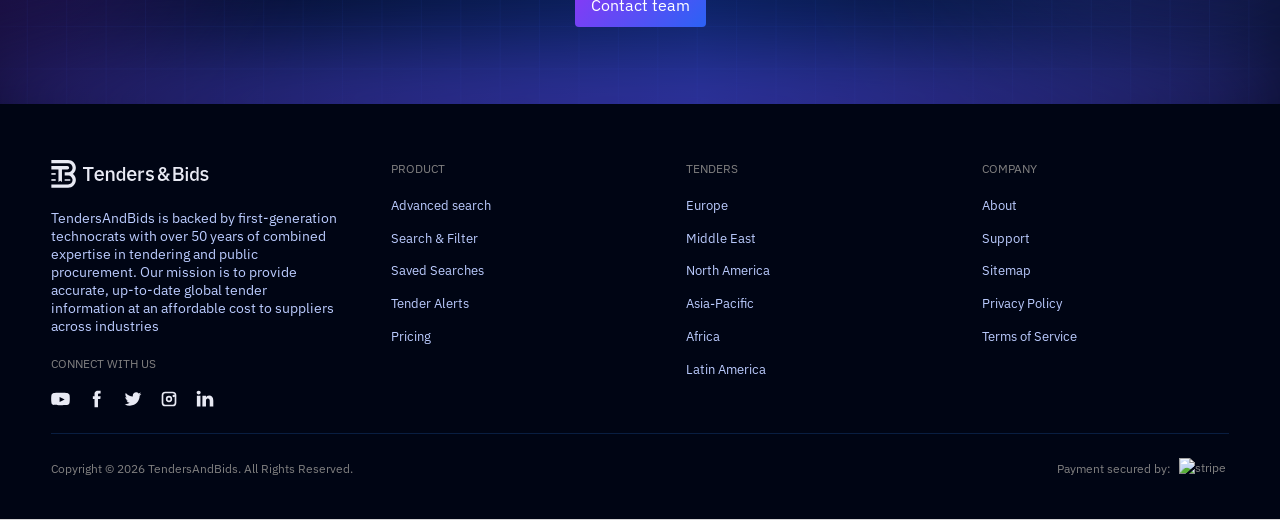
==== commit f85efac8: "changes" ====
--- a/index.html
+++ b/index.html
@@ -32,6 +32,7 @@
                     
                 </div>
                 <div class="bottom-line">
+                    <svg width="20" height="20" fill="none" xmlns="http://www.w3.org/2000/svg"><g clip-path="url(#a)" fill="#2B62F5"><path d="M8.575.942a9.166 9.166 0 0 1 6.008 1.116.833.833 0 1 1-.833 1.443 7.5 7.5 0 1 0 3.6 4.999.834.834 0 0 1 1.634-.333A9.166 9.166 0 1 1 8.575.942Z"/><path d="M17.744 2.744a.833.833 0 1 1 1.178 1.179l-8.333 8.333a.833.833 0 0 1-1.178 0l-2.5-2.5a.833.833 0 1 1 1.178-1.178l1.91 1.91 7.745-7.744Z"/></g><defs><clipPath id="a"><path fill="#fff" d="M0 0h20v20H0z"/></clipPath></defs></svg>
                     <p class="accent-support">Preview for free · 1 credit to access · No subscription required</p>
                 </div>
             </div>
@@ -46,49 +47,53 @@
                         From your first search to the tender you're ready to pursue.
                     </div>
                 </div>
-<div class="cards-wrap" id="cards-wrap">
-    <div class="flow-arrows" aria-hidden="true">
-        <svg class="flow-arrow" viewBox="34 133 1240 169" preserveAspectRatio="none" fill="none">
-            <defs>
-                <mask id="arrow-mask" maskUnits="userSpaceOnUse" x="34" y="70" width="1240" height="300">
-                    <path class="reveal" pathLength="1" stroke="#fff" stroke-width="10"
-                          d="M208 276 L222 296
-                             C240 322 275 345 312 345 S372 330 396 311
-                             C426 287 520 165 530 146
-                             C550 108 588 90 630 89 S685 105 707 121
-                             C729 137 832 265 854 296
-                             C872 322 907 345 944 345 S1004 330 1028 311"/>
-                </mask>
-            </defs>
+                <div class="cards-wrap" id="cards-wrap">
+                    <div class="flow-arrows" aria-hidden="true">
+                        <svg class="flow-arrow" viewBox="34 133 1240 169" preserveAspectRatio="none" fill="none">
+                            <defs>
+                                <mask id="arrow-mask" maskUnits="userSpaceOnUse" x="34" y="70" width="1240" height="300">
+                                    <path class="reveal" pathLength="1" stroke="#fff" stroke-width="10" d="M208 276 L222 296
+                                     C240 322 275 345 312 345 S372 330 396 311
+                                     C426 287 520 165 530 146
+                                     C550 108 588 90 630 89 S685 105 707 121
+                                     C729 137 832 265 854 296
+                                     C872 322 907 345 944 345 S1004 330 1028 311" />
+                                </mask>
+                            </defs>
+        
+                            <!-- dashed line -->
+                            <g mask="url(#arrow-mask)">
+                                <path id="arrow-path" class="dash" d="M208 276 L222 296
+                                 C240 322 275 345 312 345 S372 330 396 311
+                                 C426 287 520 165 530 146
+                                 C550 108 588 90 630 89 S685 105 707 121
+                                 C729 137 832 265 854 296
+                                 C872 322 907 345 944 345 S1004 330 1028 311" />
+                            </g>
+        
+                            <!-- arrowhead: line ke saath chalta hai -->
+                            <g class="head" id="arrow-head">
+                                <path d="M-10 -9.5 L0 0 L-10 9.5" />
+                                <animateMotion id="arrow-motion" dur="6s" begin="indefinite" rotate="auto" calcMode="paced"
+                                    fill="freeze">
+                                    <mpath href="#arrow-path" />
+                                </animateMotion>
+                            </g>
+                        </svg>
+                    </div>
+                    <div class="container-cards" id="container-cards"></div>
+                </div>
+            </div>
+        </section>
 
-            <!-- dashed line -->
-            <g mask="url(#arrow-mask)">
-                <path id="arrow-path" class="dash"
-                      d="M208 276 L222 296
-                         C240 322 275 345 312 345 S372 330 396 311
-                         C426 287 520 165 530 146
-                         C550 108 588 90 630 89 S685 105 707 121
-                         C729 137 832 265 854 296
-                         C872 322 907 345 944 345 S1004 330 1028 311"/>
-            </g>
-
-            <!-- arrowhead: line ke saath chalta hai -->
-            <g class="head" id="arrow-head">
-                <path d="M-10 -9.5 L0 0 L-10 9.5"/>
-                <animateMotion id="arrow-motion" dur="6s" begin="indefinite"
-                               rotate="auto" calcMode="paced" fill="freeze">
-                    <mpath href="#arrow-path"/>
-                </animateMotion>
-            </g>
-        </svg>
-    </div>
-    <div class="container-cards" id="container-cards"></div>
-</div>
-            </div>
-        </section>
-
-        <section class="stats shellSecond" id="stats">
-            
+        <section class="stat-section shellSecond">
+            <div class="stats" id="stats">
+        
+            </div>
+            <div class="bottom-stat">
+                <svg width="20" height="20" fill="none" xmlns="http://www.w3.org/2000/svg"><g clip-path="url(#a)" fill="#2B62F5"><path d="M8.575.942a9.166 9.166 0 0 1 6.008 1.116.833.833 0 1 1-.833 1.443 7.5 7.5 0 1 0 3.6 4.999.834.834 0 0 1 1.634-.333A9.166 9.166 0 1 1 8.575.942Z"/><path d="M17.744 2.744a.833.833 0 1 1 1.178 1.179l-8.333 8.333a.833.833 0 0 1-1.178 0l-2.5-2.5a.833.833 0 1 1 1.178-1.178l1.91 1.91 7.745-7.744Z"/></g><defs><clipPath id="a"><path fill="#fff" d="M0 0h20v20H0z"/></clipPath></defs></svg>
+                No recurring fees. Pay only when a tender is worth pursuing.
+            </div>
         </section>
 
         <section class="why-tenders shell">
@@ -129,8 +134,23 @@
                 </div>
             </div>
         </section>
-        <section class="pricing">
-            <div class="pricing-container shell">
+        <section class="why-tab shell">
+            <div class="container-up">
+                <div class="primary-header">
+                    Why pay <span class="primary-italic">
+                        as you go?
+                    </span>
+                </div>
+                <div class="primary-support">
+                    Some tender platforms require a subscription for ongoing access, even when you only need a few opportunities. <br> We believe you should be able to preview first and pay only for the tenders you choose to access.
+                </div>
+            </div>
+            <div class="container-bottom">
+                <div class="bottom-why-cards" id="bottomCards"></div>
+            </div>
+        </section>
+        <section class="pricing shellSecond">
+            <div class="pricing-container ">
                 <div class="left-pricing-text">
                     <div class="container-up">
                         <div class="primary-header">
@@ -200,8 +220,8 @@
             </div>
         </section>
         <section class="final">
-            <div class="trusted-section shellSecond container-up">
-                <div class="text-logo">
+            <div class="trusted-section shell container-up">
+                <div class="text-logo container-up">
                     <div class="primary-header">
                     Tender opportunities 
                     <span class="primary-italic">
--- a/css/global.css
+++ b/css/global.css
@@ -138,7 +138,7 @@
 
 .primary-btn {
     position: relative;
-    background: var(--color-bg-light);
+    background: transparent;
     border: none;
     border-radius: 4px;
     padding: var(--space-12) var(--space-16);
@@ -215,7 +215,7 @@
     font-weight: 600;
     font-style: normal;
     font-size: 64px;
-    line-height: 130%;
+    line-height: 1;
 }
 
 .accent-italic{
@@ -233,12 +233,12 @@
     color: var(--color-text-dark);
     font-size: 64px;
     font-style: italic;
-    line-height: 130%;
+    line-height: 1;
 }
 
 .accent-support{
     font-family: var(--font);
-    font-weight: 400;
+    font-weight: 300;
     font-style: normal;
     font-size: 18px;
     line-height: 130%;
@@ -305,7 +305,7 @@
 
 .statNum{
     color: var(--color-text-card-title);
-    font-size: 32px;
+    font-size: 24px;
     font-weight: 600;
     font-family: var(--font);
 }
--- a/css/components.css
+++ b/css/components.css
@@ -614,40 +614,39 @@
 .stat-main{
     display: flex;
     flex-direction: column;
-    gap: var(--space-32);
 }
 
 .stat-card {
     grid-column: span 3;
-    display: grid;
-    grid-template-columns: repeat(3, 1fr);
-    gap: var(--space-24);
-    background-color: #fff;
+    display: flex;
+    gap: var(--space-16);
+    background-color: var(--color-bg-light);
     border-radius: 8px;
-}
-
-
-/* 1 column */
+    padding: var(--space-4);
+}
+
 .stat-left {
-    grid-column: span 1;
     display: flex;
     align-items: center;
     justify-content: center;
     background: var(--gradient-primary);
-    border-radius: 8px 0 0 8px;
-}
-
-
-/* 2 columns */
+    padding: var(--space-16);
+    border-radius: 4px;
+}
+
+.stat-icon{
+    display: flex;
+    justify-content: center;
+    align-items: center;
+}
+
 .stat-right {
-    padding-top: var(--space-16);
-    padding-bottom: var(--space-16);
-    grid-column: span 2;
-    display: flex;
-    flex-direction: column;
-    justify-content: center;
-}
-
+    display: flex;
+    flex-direction: column;
+    justify-content: center;
+    gap: var(--space-16);
+    line-height: 0.8;
+}
 
 .why-inner-card{
     padding: var(--space-24);
@@ -669,7 +668,7 @@
     width: 48px;
     height: 48px;
     background: var(--gradient-primary);
-    border-radius: 50%;
+    border-radius: 8px;
     text-align: center;
     justify-content: center;
     align-items: center;
@@ -755,16 +754,90 @@
     font-weight: 500;
 }
 
-.explore:hover svg{
+.market-grid-card:hover svg{
     transition: transform 0.25s ease;
     transform: translateX(6px);
 }
 
+.market-grid-card--view-all .explore:hover svg{
+    transition: transform 0.25s ease !important;
+    transform: translateX(6px) !important;
+}
+
 .explore svg{
     display: flex;
     justify-content: center;
     align-items: center;
     padding-top: 1px;
+}
+
+
+.bottom-why-cards {
+    display: flex;
+    align-items: center;
+    gap: var(--space-32);
+    justify-content: center;
+}
+
+.alert-card {
+    width: 100%;
+    padding: var(--space-24);
+    gap: var(--space-16);
+    display: flex;
+    flex-direction: column;
+    border-radius: 8px;
+    border: 1px solid;
+    box-shadow: 0 4px 8px 0 rgba(0, 0, 0, 0.08);
+}
+
+.alert-card.problem {
+    background: #FDF4F4;
+    border-color: #F75452;
+}
+
+.alert-card.solution {
+    background: #F6FBF8;
+    border-color: #26B774;
+}
+
+.alert-top {
+    display: flex;
+    align-items: center;
+    gap: var(--space-4);
+    font-weight: 600;
+    font-size: 20px;
+    font-family: var(--font);
+    color: var(--color-text-card-title);
+}
+
+.alert-bottom {
+    list-style: none;
+    padding: 0;
+    margin: 0;
+    display: flex;
+    flex-direction: column;
+    gap: var(--space-8);
+}
+
+.alert-bottom li {
+    display: flex;
+    align-items: center;
+    gap: var(--space-8);
+    font-family: var(--font);
+    font-size: 16px;
+    font-weight: 400;
+    color: var(--color-text-subheading);
+}
+
+.arrow-circle {
+    width: 48px;
+    height: 48px;
+    border-radius: 50%;
+    flex-shrink: 0;
+    background: linear-gradient(135deg, #2B62F5, #8A38F5);
+    display: flex;
+    align-items: center;
+    justify-content: center;
 }
 
 .trust-logo-img{
@@ -780,4 +853,4 @@
 
 .trust-logo-img img{
     aspect-ratio: 2.7/0.5;
-}+}
--- a/css/style.css
+++ b/css/style.css
@@ -9,6 +9,8 @@
     --hero-glow-x: 70%;
     --hero-glow-y: 30%;
     margin-top: -1px;
+    position: relative;
+    overflow: hidden;
 }
 
 .hero-container{
@@ -21,6 +23,8 @@
     gap: var(--space-40);
     position: relative;
     z-index: 2;
+    isolation: isolate;
+    overflow: hidden;
 }
 
 .hero__glow {
@@ -29,6 +33,7 @@
     top: var(--hero-glow-y);
     width: 460px;
     height: 360px;
+    z-index: 0;
     transform: translate(-50%, -50%);
     background:
         radial-gradient(circle at 50% 50%, rgba(157, 55, 252, 0.72), rgba(157, 55, 252, 0.18) 38%, rgba(157, 55, 252, 0.08) 52%, transparent 72%);
@@ -83,6 +88,11 @@
     z-index: 3;
 }
 
+.bottom-line{
+    display: flex;
+    gap: var(--space-8);
+}
+
 .how-container{
     display: flex;
     flex-direction: column;
@@ -195,10 +205,29 @@
 }
 
 .stats{
-    padding: var(--space-40) var(--space-100);
     display: grid;
     grid-template-columns: repeat(12,1fr);
     gap: var(--space-24);
+    padding: 0 !important;
+}
+
+.stat-section{
+    padding: var(--space-40) var(--space-100);
+    display: flex;
+    flex-direction: column;
+    justify-content: center;
+    gap: var(--space-32);
+}
+
+.bottom-stat{
+    display: flex;
+    justify-content: center;
+    align-items: center;
+    gap: var(--space-8);
+    font-family: var(--font);
+    font-size: 16px;
+    color: var(--color-text-card-title);
+    font-weight: 400;
 }
 
 .why-tenders-container{
@@ -320,6 +349,17 @@
     gap: var(--space-24);
 }
 
+.why-tab{
+    display: flex;
+    flex-direction: column;
+    gap: var(--space-40);
+}
+
+.pricing{
+    padding-top: var(--space-104);
+    padding-bottom: var(--space-104);
+}
+
 .pricing-container{
     display: grid;
     grid-template-columns: repeat(12, 1fr);
@@ -453,7 +493,7 @@
 }
 
 .trusted-section{
-    padding-top: var(--space-104);
+    padding-top: 0 !important;
     padding-bottom: var(--space-104);
     display: flex;
     flex-direction: column;
--- a/css/responsive.css
+++ b/css/responsive.css
@@ -31,14 +31,7 @@
     line-height: 1.2;
 }
 
-.primary-header,
-.primary-italic {
-    font-size: clamp(28px, 4.6vw, 64px);
-    line-height: 1.2;
-}
-
 .accent-support { font-size: clamp(15px, 1.6vw, 18px); }
-.statNum { font-size: clamp(22px, 4vw, 32px); }
 
 /* ---------- 3. Fixes for base-CSS issues ---------- */
 .hero {
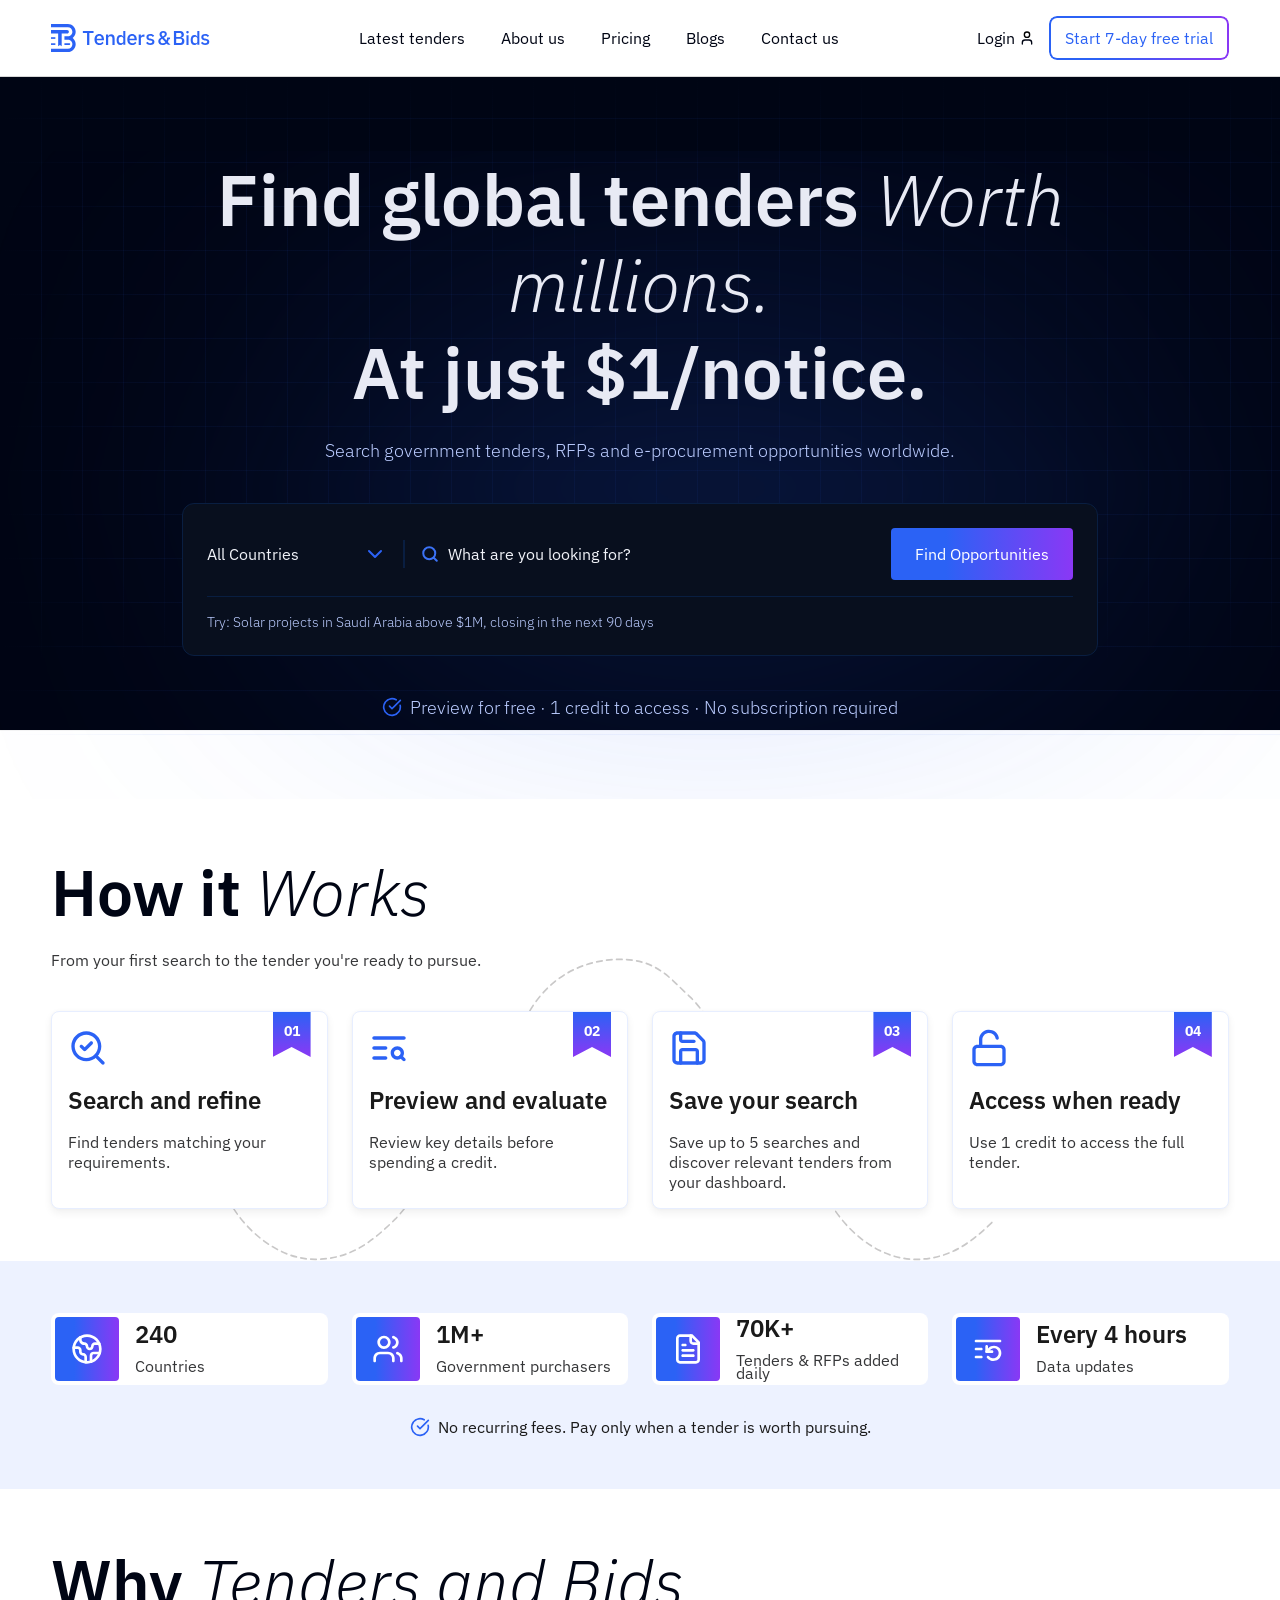
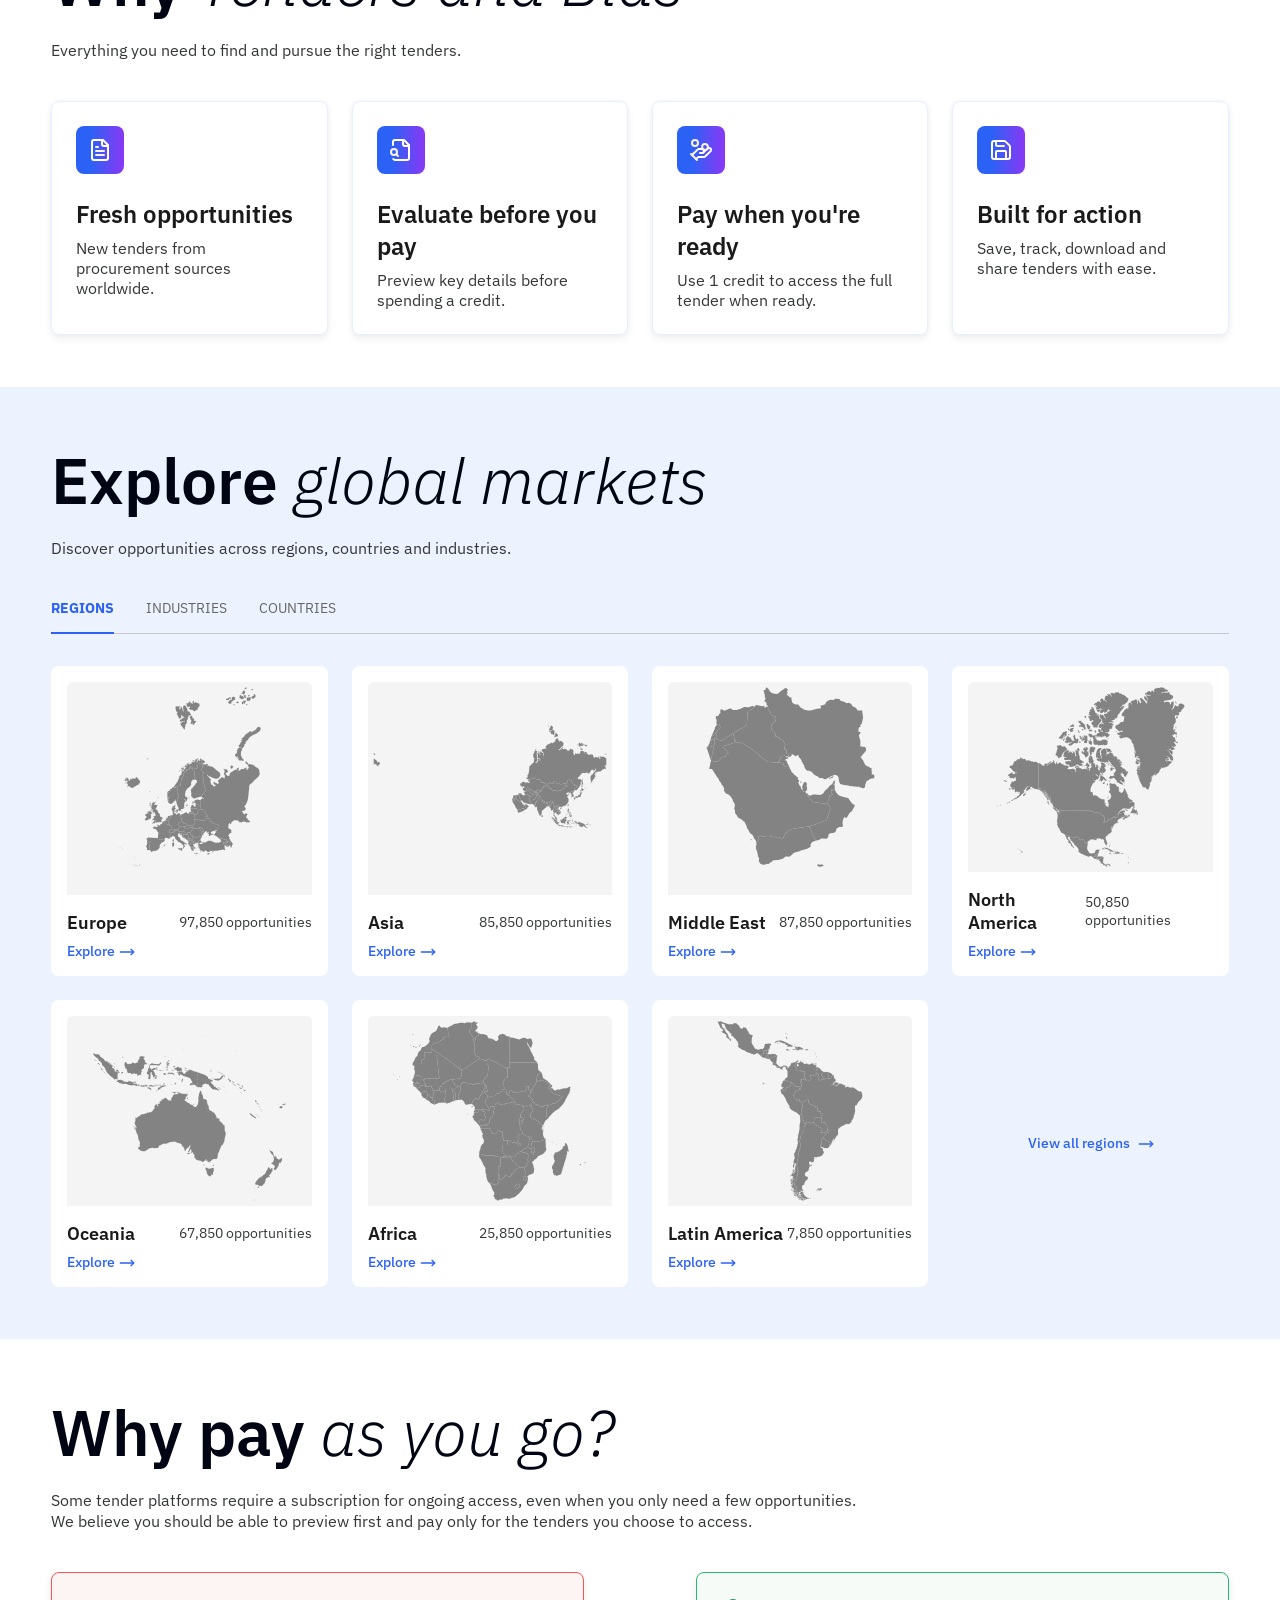
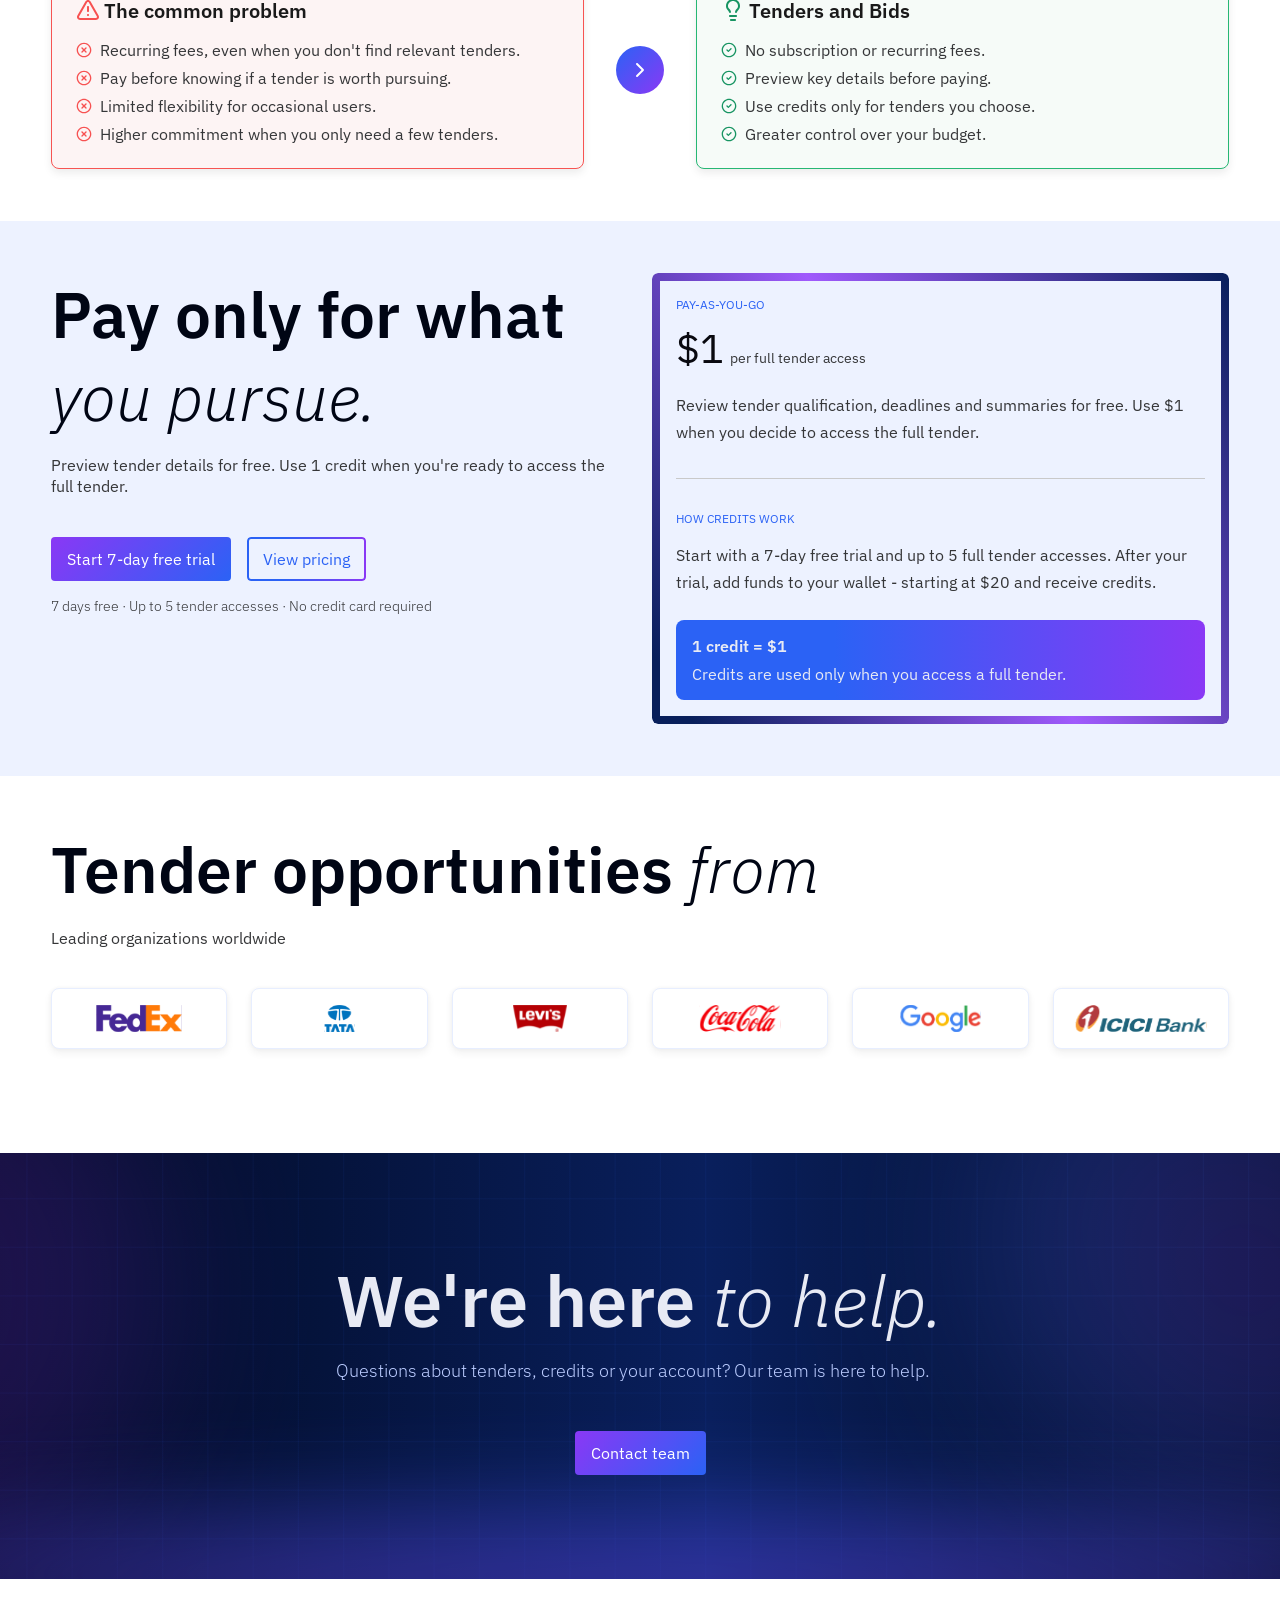
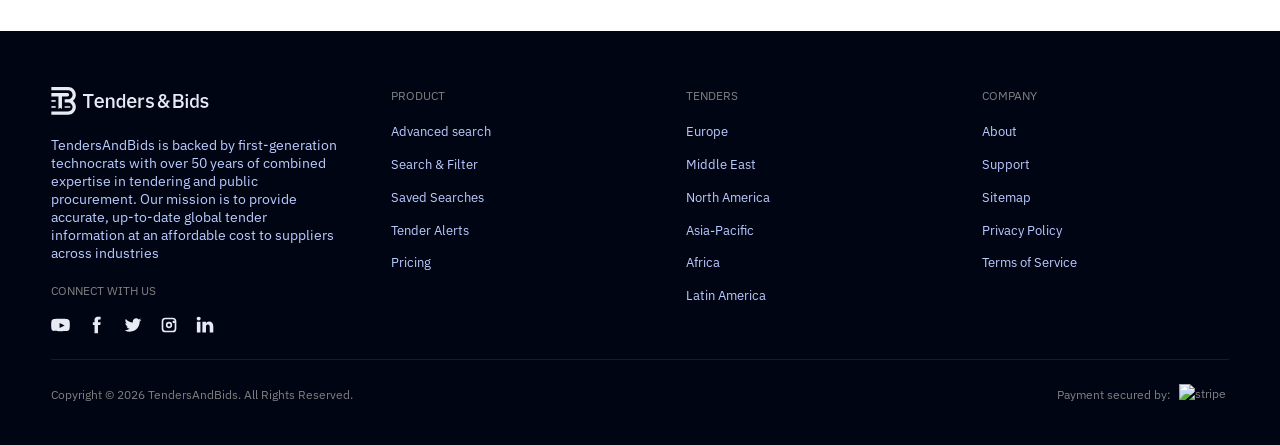
==== commit 6a1c75b4: "mainChanges" ====
--- a/index.html
+++ b/index.html
@@ -33,7 +33,7 @@
                 </div>
                 <div class="bottom-line">
                     <svg width="20" height="20" fill="none" xmlns="http://www.w3.org/2000/svg"><g clip-path="url(#a)" fill="#2B62F5"><path d="M8.575.942a9.166 9.166 0 0 1 6.008 1.116.833.833 0 1 1-.833 1.443 7.5 7.5 0 1 0 3.6 4.999.834.834 0 0 1 1.634-.333A9.166 9.166 0 1 1 8.575.942Z"/><path d="M17.744 2.744a.833.833 0 1 1 1.178 1.179l-8.333 8.333a.833.833 0 0 1-1.178 0l-2.5-2.5a.833.833 0 1 1 1.178-1.178l1.91 1.91 7.745-7.744Z"/></g><defs><clipPath id="a"><path fill="#fff" d="M0 0h20v20H0z"/></clipPath></defs></svg>
-                    <p class="accent-support">Preview for free · 1 credit to access · No subscription required</p>
+                    <p class="accent-support left">Preview for free · 1 credit to access · No subscription required</p>
                 </div>
             </div>
         </section>
@@ -177,43 +177,60 @@
                         </div>
                     </div>
                 </div>
-                <div class="right-pricing-text">
-                    <div class="up-text">
-                        <div class="up">
+                <div class="right-pricing">
+                    <div class="right-pricing-text">
+                        <div class="up-text">
+                            <div class="up">
+                                <div class="smallText">
+                                    PAY-AS-YOU-GO
+                                </div>
+                                <div class="dollar">
+                                    <span class="dollar-price">
+                                        $1
+                                    </span>
+                                    <span class="dollar-text">
+                                        per full tender access
+                                    </span>
+                                </div>
+                            </div>
+                            <div class="card-small-text">
+                                Review tender qualification, deadlines and summaries for free.
+                                Use $1 when you decide to access the full tender.
+                            </div>
+                        </div>
+                        <div class="divider-second"></div>
+                        <div class="down-text">
                             <div class="smallText">
-                                PAY-AS-YOU-GO
-                            </div>
-                            <div class="dollar">
-                                <span class="dollar-price">
-                                    $1
-                                </span>
-                                <span class="dollar-text">
-                                    per full tender access
-                                </span>
-                            </div>
-                        </div>
-                        <div class="card-small-text">
-                            Review tender qualification, deadlines and summaries for free.
-                            Use $1 when you decide to access the full tender.
-                        </div>
-                    </div>
-                    <div class="divider-second"></div>
-                    <div class="down-text">
-                        <div class="smallText">
-                            HOW CREDITS WORK
-                            <div class="card-small-text">
-                            Start with a 7-day free trial and up to 5 full tender accesses. After your trial, add funds to your
-                            wallet - starting at $20 and receive credits.
-                        </div>
-                        </div>
-                        
-                        <div class="bottom-dollar-text">
-                            <div class="bold">
-                                1 credit = $1
-                            </div>
-                            <div class="bottom-text">
-                                Credits are used only when you access a full tender.
-                            </div>
+                                HOW CREDITS WORK
+                                <div class="card-small-text">
+                                    Start with a 7-day free trial and up to 5 full tender accesses. After your trial, add funds to your
+                                    wallet - starting at $20 and receive credits.
+                                </div>
+                            </div>
+                            
+                            <div class="bottom-dollar-text">
+                                <div class="bold">
+                                    1 credit = $1
+                                </div>
+                                <div class="bottom-text">
+                                    Credits are used only when you access a full tender.
+                                </div>
+                            </div>
+                        </div>
+                    </div>
+                    <div class="pricing-btn">
+                        <div class="btn">
+                            <button>
+                                <a href="" class="secondary-btn">Start 7-day free trial</a>
+                            </button>
+                            <button>
+                                <a href="" class="primary-btn">
+                                    View pricing
+                                </a>
+                            </button>
+                        </div>
+                        <div class="btn-text">
+                            7 days free · Up to 5 tender accesses · No credit card required
                         </div>
                     </div>
                 </div>
--- a/css/global.css
+++ b/css/global.css
@@ -215,7 +215,7 @@
     font-weight: 600;
     font-style: normal;
     font-size: 64px;
-    line-height: 1;
+    line-height: 130%;
 }
 
 .accent-italic{
--- a/css/components.css
+++ b/css/components.css
@@ -540,9 +540,9 @@
     display: flex;
     flex-direction: column;
     gap: var(--space-16);
-    border: 1px solid var(--color-border-card);
     border-radius: 8px;
-    box-shadow: 0 4px 8px rgba(0, 0, 0, 0.06), 0 0 4px rgba(0, 0, 0, 0.04);
+    border: 1px solid #E7EEFF;
+    box-shadow: 0 4px 8px 0 rgba(0, 0, 0, 0.06), 0 0 4px 0 rgba(0, 0, 0, 0.04);
     background-color: var(--color-bg-light);
 }
 
@@ -846,8 +846,8 @@
     padding: var(--space-16);
     justify-content: center;
     background-color: var(--color-bg-light);
-    box-shadow: 0 2px 4px 0 rgba(0, 0, 0, 0.08), 0 0 6px 0 rgba(0, 0, 0, 0.02);
-    border: 1px solid var( --color-border-secondary);
+    border: 1px solid #E7EEFF;
+    box-shadow: 0 4px 8px 0 rgba(0, 0, 0, 0.06), 0 0 4px 0 rgba(0, 0, 0, 0.04);
     border-radius: 8px;
 }
 
--- a/css/style.css
+++ b/css/style.css
@@ -1,7 +1,12 @@
 main{
-    gap: var(--section-gap);
-    display: flex;
-    flex-direction: column;
+    gap: 0;
+    display: flex;
+    flex-direction: column;
+}
+
+main > section:not(.hero) {
+    padding-top: 52px;
+    padding-bottom: 52px;
 }
 
 .hero {
@@ -11,6 +16,7 @@
     margin-top: -1px;
     position: relative;
     overflow: hidden;
+    isolation: isolate;
 }
 
 .hero-container{
@@ -23,8 +29,6 @@
     gap: var(--space-40);
     position: relative;
     z-index: 2;
-    isolation: isolate;
-    overflow: hidden;
 }
 
 .hero__glow {
@@ -90,7 +94,16 @@
 
 .bottom-line{
     display: flex;
+    align-items: center;
     gap: var(--space-8);
+}
+
+.bottom-line svg,
+.bottom-stat svg {
+    display: block;
+    flex-shrink: 0;
+    width: 20px;
+    height: 20px;
 }
 
 .how-container{
@@ -240,8 +253,8 @@
     display: flex;
     flex-direction: column;
     gap: var(--space-40);
-    padding-top: var(--space-104);
-    padding-bottom: var(--space-104);
+    /* padding-top: 52px;
+    padding-bottom: 52px; */
 }
 
 .market-card-inner{
@@ -356,8 +369,8 @@
 }
 
 .pricing{
-    padding-top: var(--space-104);
-    padding-bottom: var(--space-104);
+    padding-top: 52px;
+    padding-bottom: 52px;
 }
 
 .pricing-container{
@@ -393,6 +406,18 @@
     font-size: 14px;
     font-weight: 300;
     font-family: var(--font);
+}
+
+.right-pricing{
+    grid-column: span 6;
+    position: relative; 
+    gap: var(--space-32);
+    display: flex;
+    flex-direction: column;
+}
+
+.right-pricing .pricing-btn{
+    display: none;
 }
 
 .pricing-container .right-pricing-text {
--- a/css/responsive.css
+++ b/css/responsive.css
@@ -12,7 +12,9 @@
 
 /* Ultra-wide screens: content max 1400px, centered */
 @media (min-width: 1600px) {
-    :root { --gutter: calc((100vw - 1400px) / 2); }
+    :root {
+        --gutter: calc((100vw - 1400px) / 2);
+    }
 }
 
 .shell,
@@ -24,6 +26,10 @@
     padding-right: var(--gutter);
 }
 
+.shel {
+    margin-top: -10px;
+}
+
 /* ---------- 2. Fluid typography ---------- */
 .accent-header,
 .accent-italic {
@@ -31,7 +37,13 @@
     line-height: 1.2;
 }
 
-.accent-support { font-size: clamp(15px, 1.6vw, 18px); }
+.accent-support {
+    font-size: clamp(15px, 1.6vw, 18px);
+}
+
+.left {
+    text-align: left !important;
+}
 
 /* ---------- 3. Fixes for base-CSS issues ---------- */
 .hero {
@@ -41,25 +53,47 @@
 
 /* Glow is useless on touch devices */
 @media (hover: none) {
-    .hero__glow { display: none; }
+    .hero__glow {
+        display: none;
+    }
 }
 
 /* Stats: base .stats padding (100px) was overriding gutter */
-.stats { padding-top: 40px; padding-bottom: 40px; }
+.stats {
+    padding-top: 40px;
+    padding-bottom: 40px;
+}
 
 /* Footer: undefined vars + duplicate .line class were breaking it */
-.site-footer { padding-top: var(--space-40); }
-.site-footer .footer-bottom { padding-left: 0; padding-right: 0; color: var(--color-text-muted); }
-.site-footer .line { width: 100%; height: auto; background: none; padding: 0; margin: 0; }
-.site-footer .line .actual-line { background-color: var(--color-border-primary); }
+.site-footer {
+    padding-top: var(--space-40);
+}
+
+.site-footer .footer-bottom {
+    padding-left: 0;
+    padding-right: 0;
+    color: var(--color-text-muted);
+}
+
+.site-footer .line {
+    width: 100%;
+    height: auto;
+    background: none;
+    padding: 0;
+    margin: 0;
+}
+
+.site-footer .line .actual-line {
+    background-color: var(--color-border-primary);
+}
 
 /* Section vertical paddings */
-.market-container,
+/* .market-container,
 .trusted-section,
 .contact {
     padding-top: var(--section-pad);
     padding-bottom: var(--section-pad);
-}
+} */
 
 .market-grid-card .market-img img {
     width: 100%;
@@ -68,12 +102,20 @@
     object-fit: contain;
 }
 
-.trust-logo-img img { max-width: 100%; height: auto; }
+.trust-logo-img img {
+    max-width: 100%;
+    height: auto;
+}
 
 /* ---------- 4. Large laptop ≤1200 ---------- */
 @media (max-width: 1200px) {
-    .navbar__right { gap: 12px; }
-    .nav-link { padding: 6px 10px; }
+    .navbar__right {
+        gap: 12px;
+    }
+
+    .nav-link {
+        padding: 6px 10px;
+    }
 
     .hero-container {
         padding: clamp(48px, 6vw, 80px) clamp(0px, 3vw, 40px);
@@ -82,42 +124,88 @@
 
 /* ---------- 5. Tablet ≤1024 ---------- */
 @media (max-width: 1024px) {
-    .search-bar { width: 100%; }
+    .search-bar {
+        width: 100%;
+    }
 
     .container-cards,
-    .why-cards { grid-template-columns: repeat(2, minmax(0, 1fr)); }
-
-    .market-grid { grid-template-columns: repeat(3, minmax(0, 1fr)); }
-
-    .trusted-logo { grid-template-columns: repeat(3, minmax(0, 1fr)); }
-    .trust-logo-img { grid-column: auto; }
-
-    .pricing-container { grid-template-columns: 1fr; }
+    .why-cards {
+        grid-template-columns: repeat(2, minmax(0, 1fr));
+    }
+
+    .market-grid {
+        grid-template-columns: repeat(3, minmax(0, 1fr));
+    }
+
+    .trusted-logo {
+        grid-template-columns: repeat(3, minmax(0, 1fr));
+    }
+
+    .trust-logo-img {
+        grid-column: auto;
+    }
+
+    .pricing-container {
+        grid-template-columns: 1fr;
+    }
+
     .pricing-container .left-pricing-text,
-    .pricing-container .right-pricing-text { grid-column: 1 / -1; }
-
-    .footer-top { grid-template-columns: repeat(3, minmax(0, 1fr)); row-gap: var(--space-32); }
-    .footer-brand { grid-column: 1 / -1; }
-    .footer-col { padding-left: 0; }
+    .pricing-container .right-pricing {
+        grid-column: 1 / -1;
+    }
+
+    .left-pricing-text .pricing-btn{
+        display: none;
+    }
+
+    .right-pricing .pricing-btn{
+        display: inline;
+    }
+
+    .footer-top {
+        grid-template-columns: repeat(3, minmax(0, 1fr));
+        row-gap: var(--space-32);
+    }
+
+    .footer-brand {
+        grid-column: 1 / -1;
+    }
+
+    .footer-col {
+        padding-left: 0;
+    }
 }
 
 /* ---------- 6. Navbar → hamburger ≤991 ---------- */
 @media (max-width: 991px) {
-    .shellNavbar { padding-top: 12px; padding-bottom: 12px; }
+    .shellNavbar {
+        padding-top: 12px;
+        padding-bottom: 12px;
+    }
 
     .navbar {
-        flex-wrap: wrap;
+        flex-wrap: nowrap;
+        justify-content: space-between;
+        align-items: center;
         gap: 0;
         position: static;
     }
 
-    .brand { order: 1; min-width: 0; }
-    .brand img { width: 140px; height: auto; }
+    .brand {
+        order: 1;
+        min-width: 0;
+        margin-right: auto;
+    }
+
+    .brand img {
+        width: 140px;
+        height: auto;
+    }
 
     .nav-toggle {
         display: flex;
         order: 2;
-        margin-left: auto;
+        margin-left: 12px;
         width: 40px;
         height: 40px;
         align-items: center;
@@ -128,13 +216,22 @@
         height: 2px;
         margin: 0;
         border-radius: 2px;
-        background: var(--color-text-dark);   /* was var(--text) = undefined → invisible */
+        background: var(--color-text-dark);
+        /* was var(--text) = undefined → invisible */
         transition: transform 0.25s ease, opacity 0.2s ease;
     }
 
-    .navbar.is-open .nav-toggle span:nth-child(1) { transform: translateY(7px) rotate(45deg); }
-    .navbar.is-open .nav-toggle span:nth-child(2) { opacity: 0; }
-    .navbar.is-open .nav-toggle span:nth-child(3) { transform: translateY(-7px) rotate(-45deg); }
+    .navbar.is-open .nav-toggle span:nth-child(1) {
+        transform: translateY(7px) rotate(45deg);
+    }
+
+    .navbar.is-open .nav-toggle span:nth-child(2) {
+        opacity: 0;
+    }
+
+    .navbar.is-open .nav-toggle span:nth-child(3) {
+        transform: translateY(-7px) rotate(-45deg);
+    }
 
     /* Menu + actions: hidden until toggled */
     .navbar__right,
@@ -150,9 +247,13 @@
         border-top: 1px solid var(--color-border-accent);
     }
 
-    .nav-actions { order: 4; }
-
-    .navbar.is-open .navbar__right { display: flex; }
+    .nav-actions {
+        order: 4;
+    }
+
+    .navbar.is-open .navbar__right {
+        display: flex;
+    }
 
     .navbar.is-open .nav-actions {
         display: flex;
@@ -196,7 +297,9 @@
         gap: var(--space-24);
     }
 
-    .hero-container .top-header { gap: var(--space-16); }
+    .hero-container .top-header {
+        gap: var(--space-16);
+    }
 
     /* Search bar stacked */
     .search-bar {
@@ -211,7 +314,9 @@
         gap: var(--space-12);
     }
 
-    .upSearch .line { display: none; }
+    .upSearch .line {
+        display: none;
+    }
 
     .country-dropdown,
     .searchArea {
@@ -221,9 +326,14 @@
         border-radius: 8px;
     }
 
-    .country-dropdown { flex-shrink: 1; }
-
-    .button { width: 100%; margin-left: 0; }
+    .country-dropdown {
+        flex-shrink: 1;
+    }
+
+    .button {
+        width: 100%;
+        margin-left: 0;
+    }
 
     .button .accent-btn {
         display: flex;
@@ -232,7 +342,10 @@
         padding: var(--space-14) var(--space-24);
     }
 
-    .bottomSearch { font-size: 13px; line-height: 1.5; }
+    .bottomSearch {
+        font-size: 13px;
+        line-height: 1.5;
+    }
 
     /* Grids */
     .stats {
@@ -245,19 +358,38 @@
     .how-container,
     .why-tenders-container,
     .market-container,
-    .trusted-section { gap: var(--space-24); }
-
-    .market-card-inner { gap: var(--space-24); }
-    .market-tab { gap: var(--space-20); }
-
-    .pricing-container { gap: var(--space-32); }
-    .left-pricing-text { gap: var(--space-24); }
-
-    .content-text { gap: var(--space-24); }
-    .contact .container-up { text-align: center; }
+    .trusted-section {
+        gap: var(--space-24);
+    }
+
+    .market-card-inner {
+        gap: var(--space-24);
+    }
+
+    .market-tab {
+        gap: var(--space-20);
+    }
+
+    .pricing-container {
+        gap: var(--space-32);
+    }
+
+    .left-pricing-text {
+        gap: var(--space-24);
+    }
+
+    .content-text {
+        gap: var(--space-24);
+    }
+
+    .contact .container-up {
+        text-align: center;
+    }
 
     /* Footer */
-    .footer-top { grid-template-columns: repeat(2, minmax(0, 1fr)); }
+    .footer-top {
+        grid-template-columns: repeat(2, minmax(0, 1fr));
+    }
 
     .footer-bottom {
         flex-direction: column;
@@ -265,53 +397,128 @@
         gap: var(--space-8);
     }
 
-    .social-row { flex-wrap: wrap; }
+    .social-row {
+        flex-wrap: wrap;
+    }
+
+
+    .bottom-why-cards {
+        display: flex;
+        flex-direction: column;
+    }
+
+    .arrow-circle {
+        rotate: 90deg;
+    }
+
+    .primary-header {
+        font-size: 40px;
+    }
+
+    .primary-italic {
+        font-size: 40px;
+    }
 }
 
 /* ---------- 8. Phones ≤560 ---------- */
 @media (max-width: 560px) {
+
     .container-cards,
-    .why-cards { grid-template-columns: 1fr; gap: var(--space-16); }
-
-    .market-grid { grid-template-columns: repeat(2, minmax(0, 1fr)); gap: var(--space-12); }
-    .market-grid-card { padding: var(--space-12); gap: var(--space-12); }
+    .why-cards {
+        grid-template-columns: 1fr;
+        gap: var(--space-16);
+    }
+
+    .market-grid {
+        grid-template-columns: repeat(2, minmax(0, 1fr));
+        gap: var(--space-12);
+    }
+
+    .market-grid-card {
+        padding: var(--space-12);
+        gap: var(--space-12);
+    }
+
     .market-grid-card .info {
         flex-direction: column;
         align-items: flex-start;
         gap: var(--space-4);
     }
 
-    .trusted-logo { grid-template-columns: repeat(2, minmax(0, 1fr)); gap: var(--space-12); }
+    .trusted-logo {
+        grid-template-columns: repeat(2, minmax(0, 1fr));
+        gap: var(--space-12);
+    }
 
     .stat-card,
-    .why-inner-card { padding: var(--space-16); }
-
-    .cardHeader { font-size: 20px; }
+    .why-inner-card {
+        padding: var(--space-16);
+    }
+
+    .cardHeader {
+        font-size: 20px;
+    }
+
     .cardSubHeader,
-    .card-small-text { font-size: 15px; }
-
-    .pricing-btn { width: 100%; }
-    .pricing-btn .btn { flex-direction: column; }
+    .card-small-text {
+        font-size: 15px;
+    }
+
+    .pricing-btn {
+        width: 100%;
+    }
+
+    .pricing-btn .btn {
+        flex-direction: column;
+    }
+
     .pricing-btn .btn button,
-    .pricing-btn .btn a { width: 100%; justify-content: center; }
-    .btn-text { line-height: 1.6; }
-
-    .pricing-container .right-pricing-text { padding: var(--space-16); gap: var(--space-24); }
-    .dollar-price { font-size: 34px; }
+    .pricing-btn .btn a {
+        width: 100%;
+        justify-content: center;
+    }
+
+    .btn-text {
+        line-height: 1.6;
+    }
+
+    .pricing-container .right-pricing-text {
+        padding: var(--space-16);
+        gap: var(--space-24);
+    }
+
+    .dollar-price {
+        font-size: 34px;
+    }
 
     .up-text,
     .down-text,
-    .bottom-dollar-text { gap: var(--space-12); }
-
-    .contact .secondary-btn { padding: var(--space-12) var(--space-24); }
+    .bottom-dollar-text {
+        gap: var(--space-12);
+    }
+
+    .contact .secondary-btn {
+        padding: var(--space-12) var(--space-24);
+    }
 }
 
 /* ---------- 9. Small phones ≤480 ---------- */
 @media (max-width: 480px) {
-    .market-grid { grid-template-columns: 1fr; }
-    .footer-top { grid-template-columns: 1fr; }
-    .stats { gap: var(--space-12); }
-    .stat-card { padding: var(--space-16) var(--space-12); }
+    .market-grid {
+        grid-template-columns: 1fr;
+    }
+
+    .footer-top {
+        grid-template-columns: 1fr;
+    }
+
+    .stats {
+        gap: var(--space-12);
+    }
+
+    .stat-card {
+        padding: var(--space-16) var(--space-12);
+    }
 }
 
 
@@ -326,25 +533,39 @@
 
 /* Desktop: brand | links | actions */
 @media (min-width: 992px) {
-    .navbar__right { display: contents; }
+    .navbar__right {
+        display: contents;
+    }
 }
 
 /* Mobile / tablet: overlay dropdown */
 @media (max-width: 991px) {
-    .shellNavbar { padding-top: 12px; padding-bottom: 12px; }
+    .shellNavbar {
+        padding-top: 12px;
+        padding-bottom: 12px;
+    }
 
     .navbar {
-        position: static;           /* dropdown shellNavbar ke hisaab se position hoga */
+        position: static;
         flex-wrap: nowrap;
+        justify-content: space-between;
+        align-items: center;
         gap: 0;
     }
 
-    .brand { min-width: 0; }
-    .brand img { width: 140px; height: auto; }
+    .brand {
+        min-width: 0;
+        margin-right: auto;
+    }
+
+    .brand img {
+        width: 140px;
+        height: auto;
+    }
 
     .nav-toggle {
         display: flex;
-        margin-left: auto;
+        margin-left: 12px;
         width: 40px;
         height: 40px;
         align-items: center;
@@ -359,9 +580,17 @@
         transition: transform 0.25s ease, opacity 0.2s ease;
     }
 
-    .navbar.is-open .nav-toggle span:nth-child(1) { transform: translateY(7px) rotate(45deg); }
-    .navbar.is-open .nav-toggle span:nth-child(2) { opacity: 0; }
-    .navbar.is-open .nav-toggle span:nth-child(3) { transform: translateY(-7px) rotate(-45deg); }
+    .navbar.is-open .nav-toggle span:nth-child(1) {
+        transform: translateY(7px) rotate(45deg);
+    }
+
+    .navbar.is-open .nav-toggle span:nth-child(2) {
+        opacity: 0;
+    }
+
+    .navbar.is-open .nav-toggle span:nth-child(3) {
+        transform: translateY(-7px) rotate(-45deg);
+    }
 
     /* Dropdown panel: page ko push nahi karta, uske upar aata hai */
     .navbar__right {
@@ -369,22 +598,22 @@
         position: absolute;
         top: 100%;
         left: 0;
-        right: 0;
         width: 100vw;
+        margin-left: calc(50% - 50vw);
         flex-direction: column;
         align-items: stretch;
         gap: var(--space-16);
         padding: var(--space-8) var(--gutter) var(--space-24);
         background: #fff;
         border-top: 1px solid var(--color-border-accent);
-        box-shadow: 0 16px 32px rgba(9, 30, 65, 0.14);
+        box-shadow: none;
         max-height: calc(100vh - 70px);
         overflow-y: auto;
-
-        
-    }
-
-    .navbar.is-open .navbar__right { display: flex; }
+    }
+
+    .navbar.is-open .navbar__right {
+        display: flex;
+    }
 
     .nav-list {
         width: 100%;
@@ -400,7 +629,9 @@
         border-bottom: 1px solid var(--color-border-accent);
     }
 
-    .nav-list li:last-child .nav-link { border-bottom: 0; }
+    .nav-list li:last-child .nav-link {
+        border-bottom: 0;
+    }
 
     .nav-actions {
         width: 100%;
@@ -417,7 +648,9 @@
         border-radius: 4px;
     }
 
-    .nav-login { border: 1px solid var(--color-border-accent); }
+    .nav-login {
+        border: 1px solid var(--color-border-accent);
+    }
 
     /* Menu open: piche ka content blur + scroll lock */
     body:has(.navbar.is-open)::before {
@@ -430,5 +663,7 @@
         backdrop-filter: blur(6px);
     }
 
-    body:has(.navbar.is-open) { overflow: hidden; }
+    body:has(.navbar.is-open) {
+        overflow: hidden;
+    }
 }
